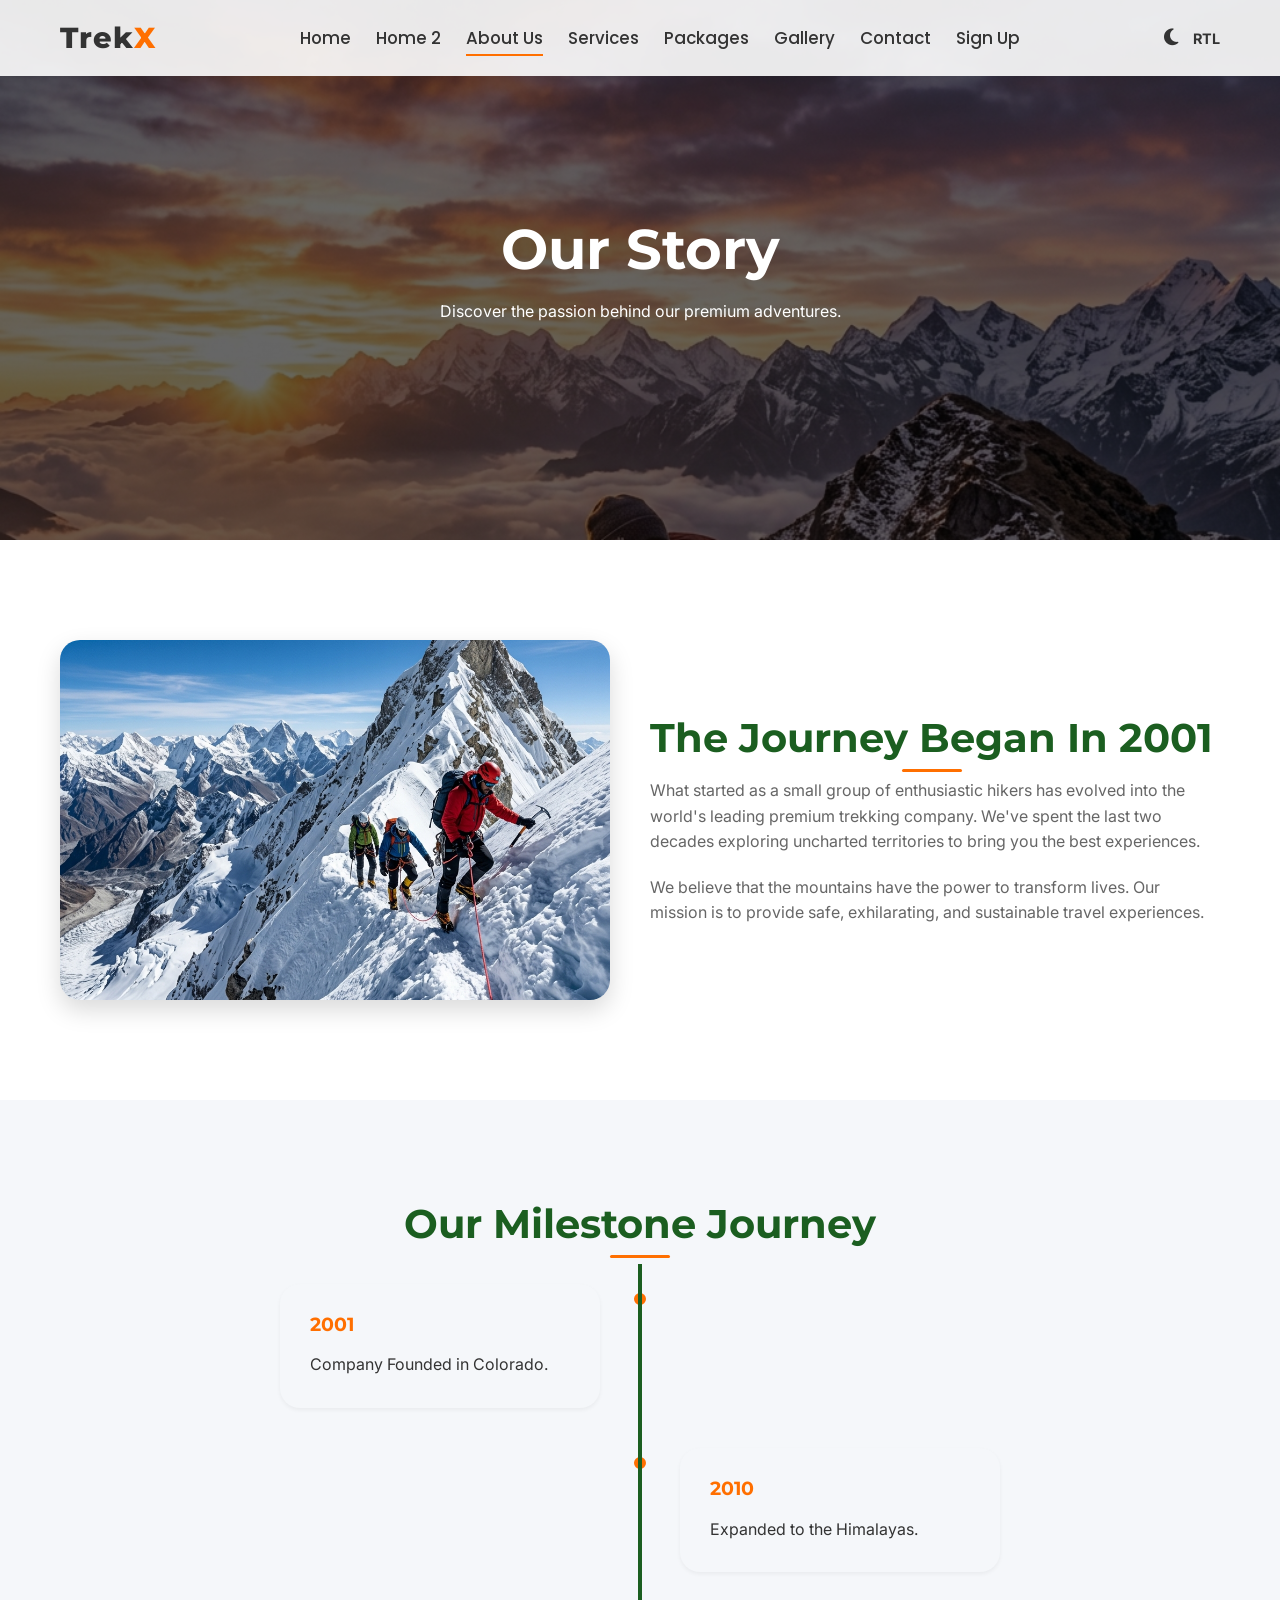
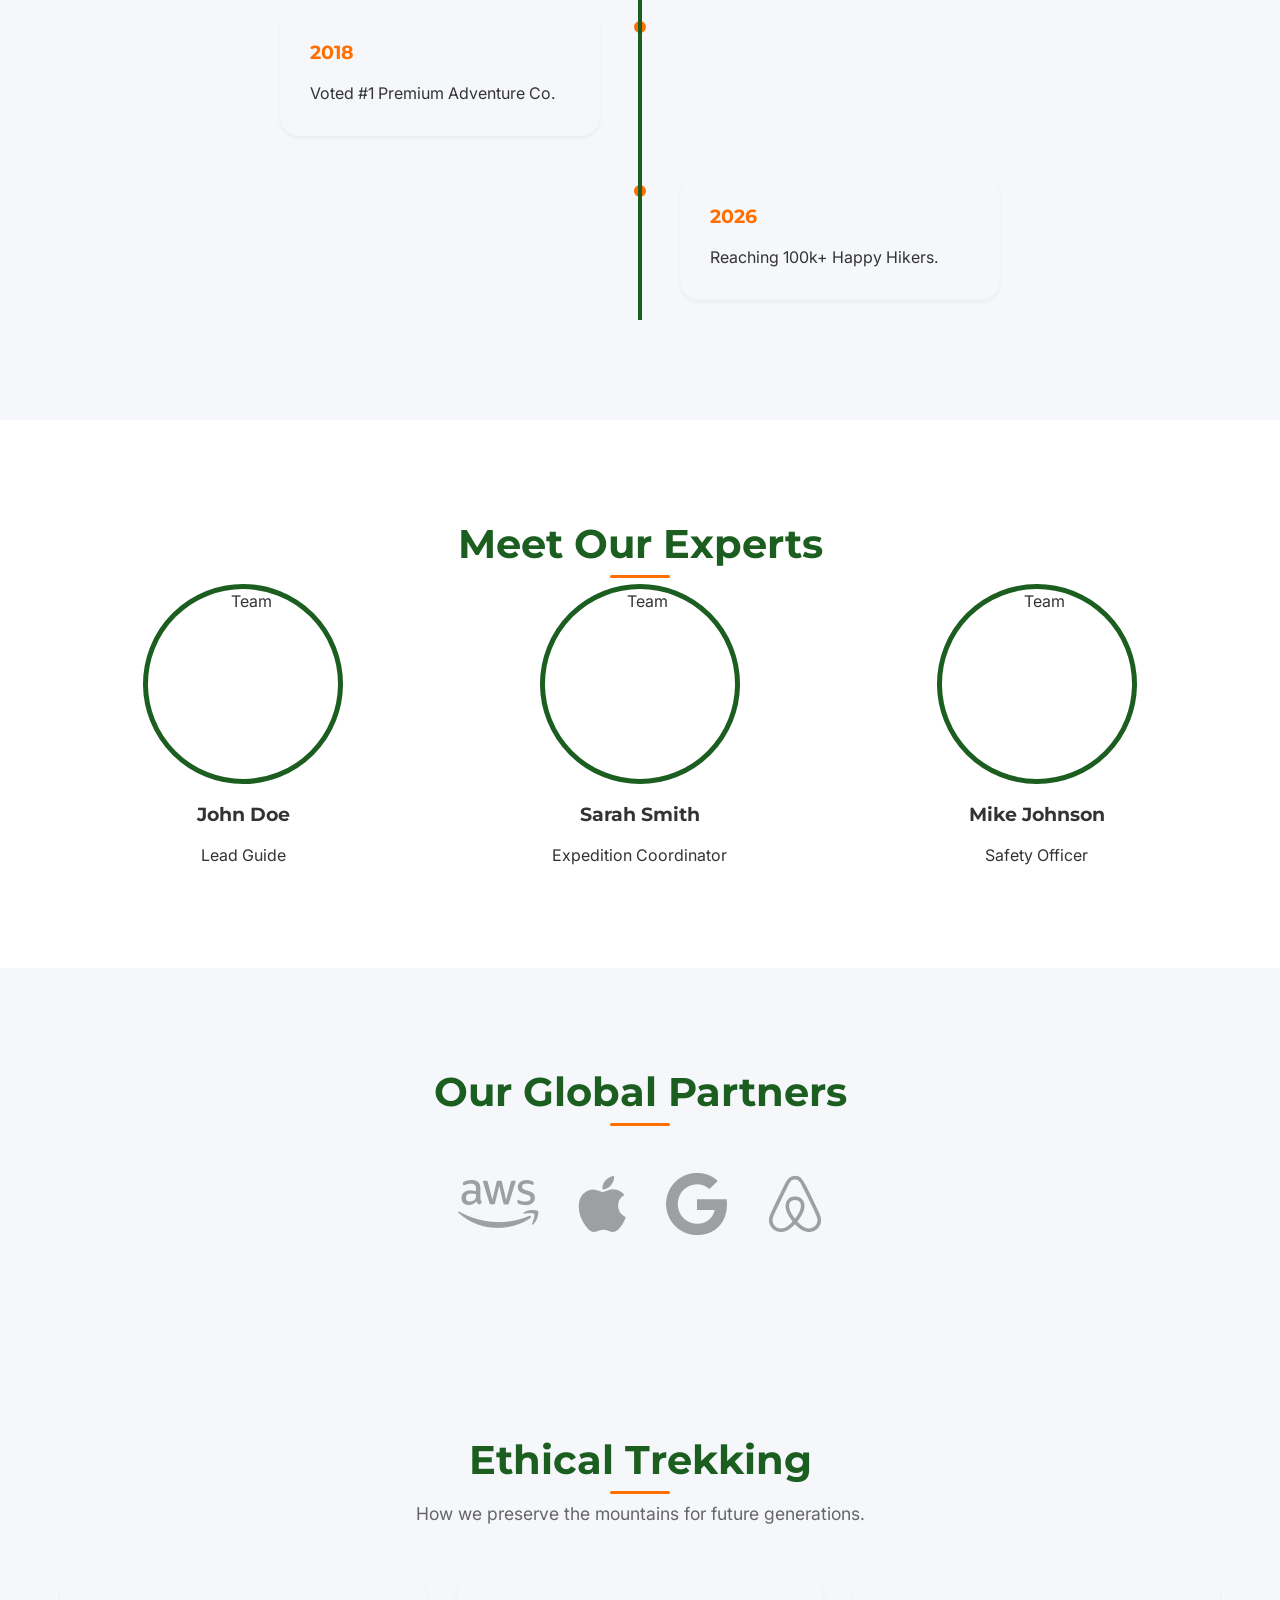
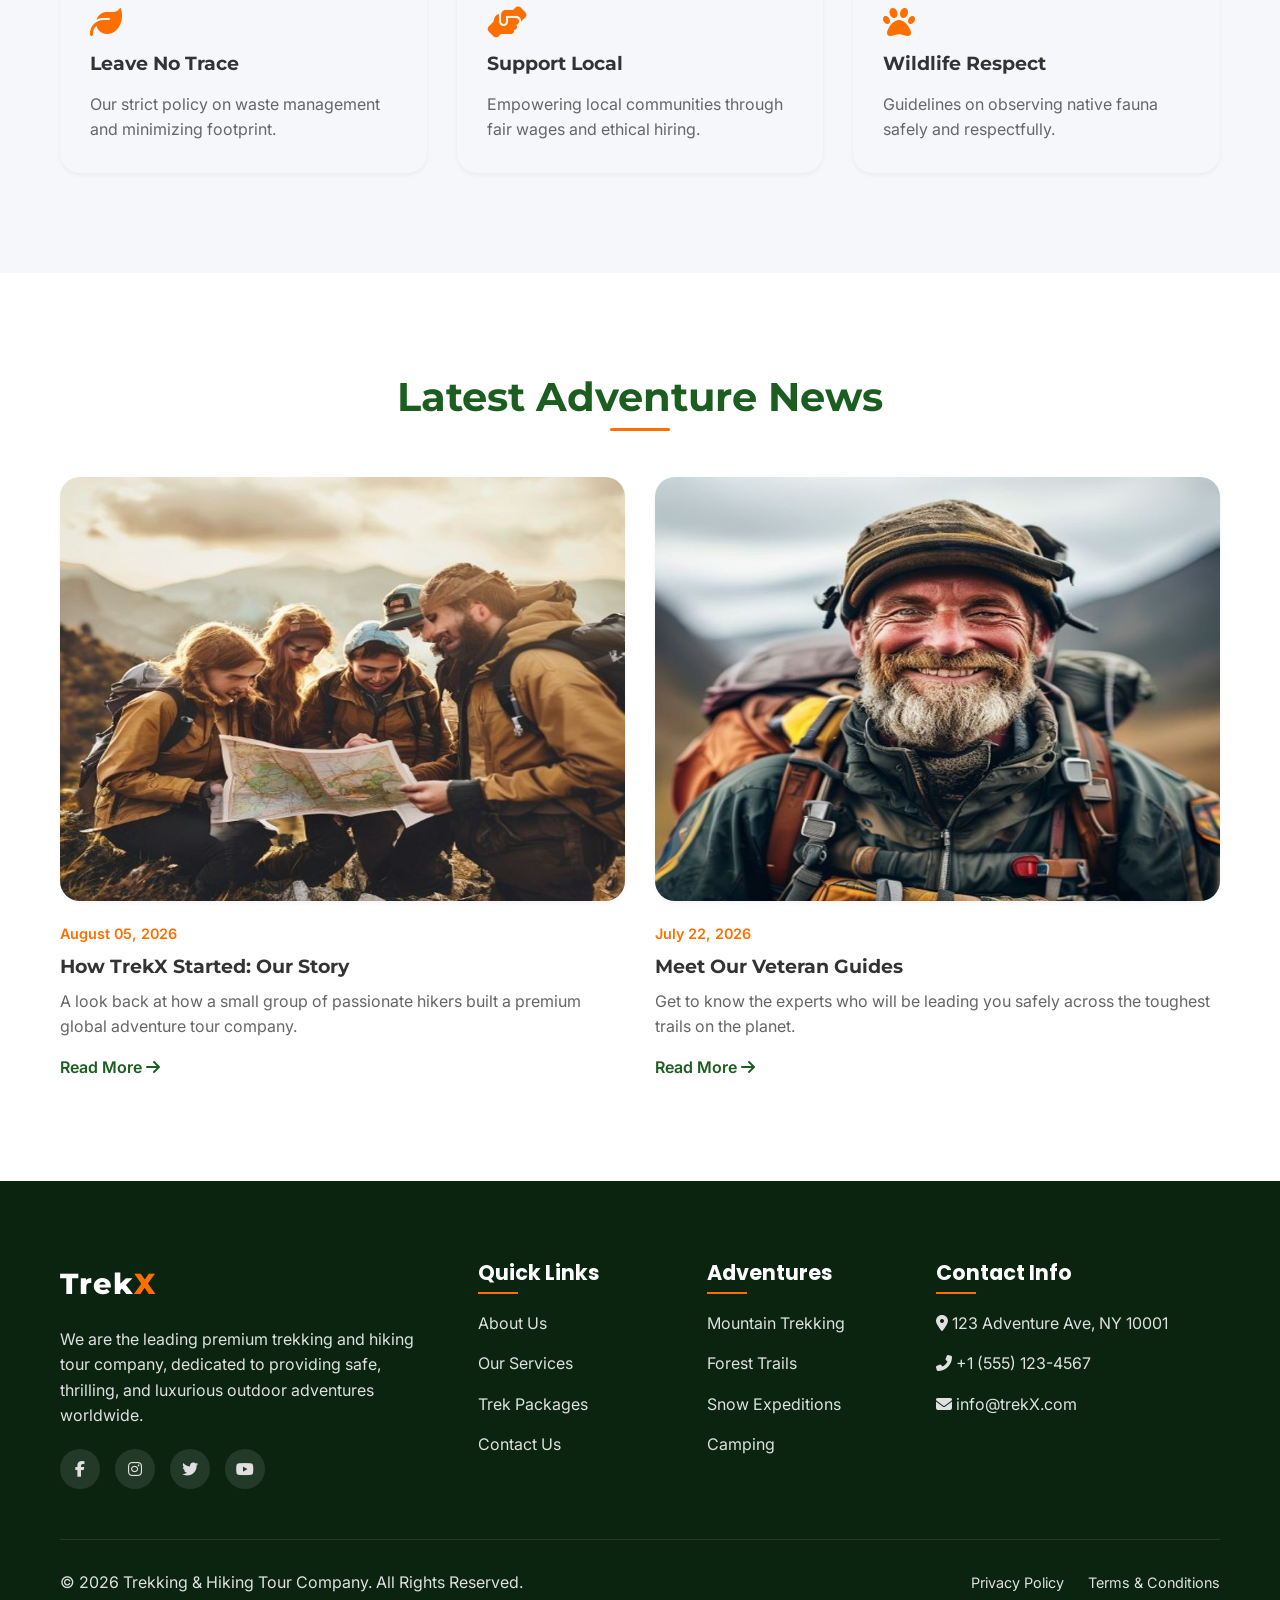
==== about.html @ f1e043c8 "add the some chnage" ====
<!DOCTYPE html>
<html lang="en">

<head>
  <meta charset="UTF-8">
  <meta name="viewport" content="width=device-width, initial-scale=1.0">
  <title>About Us | Trekking & Hiking Tour Company</title>
  <meta name="description"
    content="Learn about TrekX, our experienced guides, and our mission to provide the best hiking adventures.">
  <link rel="icon" type="image/svg+xml" href="images/favicon.svg">
  <link rel="stylesheet" href="css/style.css">
  <link rel="stylesheet" href="css/responsive.css">
  <link rel="stylesheet" href="https://cdnjs.cloudflare.com/ajax/libs/font-awesome/6.4.0/css/all.min.css">
  <style>
    .page-hero {
      height: 60vh;
      background: linear-gradient(rgba(0, 0, 0, 0.6), rgba(0, 0, 0, 0.6)), url('images/hero/hero-1.png') center/cover;
      display: flex;
      align-items: center;
      justify-content: center;
      text-align: center;
      color: #FFF;
    }

    .timeline {
      position: relative;
      max-width: 800px;
      margin: 0 auto;
    }

    .timeline::after {
      content: '';
      position: absolute;
      width: 4px;
      background-color: var(--primary-color);
      top: 0;
      bottom: 0;
      left: 50%;
      margin-left: -2px;
    }

    .timeline-item {
      padding: 20px 40px;
      position: relative;
      width: 50%;
    }

    .timeline-item::after {
      content: '';
      position: absolute;
      width: 20px;
      height: 20px;
      right: -10px;
      background-color: var(--accent-color);
      border: 4px solid var(--surface-color);
      top: 25px;
      border-radius: 50%;
      z-index: 1;
    }

    .left {
      left: 0;
    }

    .right {
      left: 50%;
    }

    .right::after {
      left: -10px;
    }

    .team-grid {
      display: grid;
      grid-template-columns: repeat(auto-fit, minmax(250px, 1fr));
      gap: 30px;
    }

    .team-member {
      text-align: center;
    }

    .team-member img {
      width: 200px;
      height: 200px;
      border-radius: 50%;
      object-fit: cover;
      margin: 0 auto 20px;
      border: 5px solid var(--primary-color);
    }

    .partners-grid {
      display: flex;
      justify-content: center;
      gap: 40px;
      flex-wrap: wrap;
    }

    .partners-grid i {
      font-size: 4rem;
      color: var(--text-light);
      opacity: 0.6;
      transition: color 0.3s ease, opacity 0.3s ease, transform 0.3s ease;
      cursor: pointer;
    }

    .partners-grid i:hover {
      opacity: 1;
      transform: scale(1.1);
    }

    .partners-grid .fa-aws:hover {
      color: #FF9900;
    }

    .partners-grid .fa-apple:hover {
      color: #111111;
    }

    .dark-mode .partners-grid .fa-apple:hover {
      color: #FFFFFF;
    }

    .partners-grid .fa-google:hover {
      color: #4285F4;
    }

    .partners-grid .fa-airbnb:hover {
      color: #FF5A5F;
    }

    @media (max-width: 768px) {
      .timeline::after {
        left: 31px;
      }

      .timeline-item {
        width: 100%;
        padding-left: 70px;
        padding-right: 25px;
      }

      .left::after,
      .right::after {
        left: 21px;
      }

      .right {
        left: 0;
      }
    }
  </style>
</head>

<body>
  <!-- Header placeholder -->
  <header class="header sticky" style="background-color: var(--header-bg); padding: 15px 0;">
    <div class="container">
      <a href="index.html" class="logo" style="color: var(--text-color);">Trek<span>X</span></a>
      <nav class="nav-menu">
        <a href="index.html" class="nav-link" style="color: var(--text-color);">Home</a>
        <a href="home2.html" class="nav-link" style="color: var(--text-color);">Home 2</a>
        <a href="about.html" class="nav-link active" style="color: var(--text-color);">About Us</a>
        <a href="services.html" class="nav-link" style="color: var(--text-color);">Services</a>
        <a href="packages.html" class="nav-link" style="color: var(--text-color);">Packages</a>
        <a href="gallery.html" class="nav-link" style="color: var(--text-color);">Gallery</a>
        <a href="contact.html" class="nav-link" style="color: var(--text-color);">Contact</a>
        <a href="signup.html" class="nav-link" style="color: var(--text-color);">Sign Up</a>
      </nav>
      <div class="controls">
        <button class="icon-btn" id="theme-toggle" style="color: var(--text-color);"
          aria-label="Toggle Dark/Light Mode"><i class="fas fa-moon"></i></button>
        <button class="icon-btn" id="rtl-toggle" title="Toggle RTL"
          style="color: var(--text-color); font-size: 0.9rem; font-weight: 700; font-family: var(--font-text);"
          aria-label="Toggle RTL Layout">RTL</button>
        <button class="mobile-toggle" style="color: var(--text-color);" aria-label="Open Mobile Menu"><i
            class="fas fa-bars"></i></button>
      </div>
    </div>
  </header>

  <section class="page-hero parallax">
    <div class="container anim-zoom-in">
      <h1 style="font-size: 3.5rem;">Our Story</h1>
      <p>Discover the passion behind our premium adventures.</p>
    </div>
  </section>

  <!-- Company Story -->
  <section class="section">
    <div class="container">
      <div style="display: flex; flex-wrap: wrap; gap: 40px; align-items: center;">
        <div style="flex: 1; min-width: 300px; max-width: 550px;" class="anim-fade-right">
          <img src="images/hero/hero-2.png" alt="Our Story"
            style="border-radius: 20px; box-shadow: var(--shadow-lg); width: 100%; max-height: 360px; object-fit: cover;">
        </div>
        <div style="flex: 1; min-width: 300px;" class="anim-fade-left">
          <h2 class="section-title">The Journey Began In 2001</h2>
          <p style="margin-bottom: 20px; color: var(--text-light);">What started as a small group of enthusiastic hikers
            has evolved into the world's leading premium trekking company. We've spent the last two decades exploring
            uncharted territories to bring you the best experiences.</p>
          <p style="color: var(--text-light);">We believe that the mountains have the power to transform lives. Our
            mission is to provide safe, exhilarating, and sustainable travel experiences.</p>
        </div>
      </div>
    </div>
  </section>

  <!-- Timeline -->
  <section class="section" style="background: var(--surface-color);">
    <div class="container">
      <div class="text-center anim-fade-up">
        <h2 class="section-title">Our Milestone Journey</h2>
      </div>
      <div class="timeline">
        <div class="timeline-item left anim-fade-right">
          <div class="premium-card">
            <div class="card-content">
              <h3 style="color: var(--accent-color);">2001</h3>
              <p>Company Founded in Colorado.</p>
            </div>
          </div>
        </div>
        <div class="timeline-item right anim-fade-left">
          <div class="premium-card">
            <div class="card-content">
              <h3 style="color: var(--accent-color);">2010</h3>
              <p>Expanded to the Himalayas.</p>
            </div>
          </div>
        </div>
        <div class="timeline-item left anim-fade-right">
          <div class="premium-card">
            <div class="card-content">
              <h3 style="color: var(--accent-color);">2018</h3>
              <p>Voted #1 Premium Adventure Co.</p>
            </div>
          </div>
        </div>
        <div class="timeline-item right anim-fade-left">
          <div class="premium-card">
            <div class="card-content">
              <h3 style="color: var(--accent-color);">2026</h3>
              <p>Reaching 100k+ Happy Hikers.</p>
            </div>
          </div>
        </div>
      </div>
    </div>
  </section>

  <!-- Meet The Team -->
  <section class="section">
    <div class="container">
      <div class="text-center anim-fade-up">
        <h2 class="section-title">Meet Our Experts</h2>
      </div>
      <div class="team-grid">
        <div class="team-member anim-zoom-in">
          <img src="https://i.pinimg.com/1200x/ae/9b/d1/ae9bd1fe69b17a3360728e27fcc1bd6c.jpg" alt="Team">
          <h3>John Doe</h3>
          <p class="trek-price" style="font-size: 1rem; margin-top: 0;">Lead Guide</p>
        </div>
        <div class="team-member anim-zoom-in" style="transition-delay: 0.2s">
          <img src="https://i.pinimg.com/236x/da/76/21/da76213b9a0a33d167f9544c49fb0712.jpg" alt="Team">
          <h3>Sarah Smith</h3>
          <p class="trek-price" style="font-size: 1rem; margin-top: 0;">Expedition Coordinator</p>
        </div>
        <div class="team-member anim-zoom-in" style="transition-delay: 0.4s">
          <img src="https://i.pinimg.com/736x/0a/fb/f8/0afbf860a69fc586d19ffa698cdd7749.jpg" alt="Team">
          <h3>Mike Johnson</h3>
          <p class="trek-price" style="font-size: 1rem; margin-top: 0;">Safety Officer</p>
        </div>
      </div>
    </div>
  </section>

  <!-- Partners -->
  <section class="section" style="background: var(--surface-color);">
    <div class="container text-center anim-fade-up">
      <h2 class="section-title">Our Global Partners</h2>
      <div class="partners-grid" style="margin-top: 40px;">
        <i class="fab fa-aws"></i>
        <i class="fab fa-apple"></i>
        <i class="fab fa-google"></i>
        <i class="fab fa-airbnb"></i>
      </div>
    </div>
  </section>

  <!-- Travel Tips Section -->
  <section class="section" style="background: var(--surface-color);">
    <div class="container">
      <div class="text-center anim-fade-up">
        <h2 class="section-title">Ethical Trekking</h2>
        <p class="section-subtitle">How we preserve the mountains for future generations.</p>
      </div>
      <div style="display: grid; grid-template-columns: repeat(auto-fit, minmax(280px, 1fr)); gap: 30px;">
        <div class="premium-card anim-zoom-in">
          <div class="card-content">
            <i class="fas fa-leaf" style="font-size: 2rem; color: var(--accent-color); margin-bottom: 15px;"></i>
            <h3>Leave No Trace</h3>
            <p style="color: var(--text-light);">Our strict policy on waste management and minimizing footprint.</p>
          </div>
        </div>
        <div class="premium-card anim-zoom-in" style="transition-delay: 0.2s;">
          <div class="card-content">
            <i class="fas fa-hands-helping"
              style="font-size: 2rem; color: var(--accent-color); margin-bottom: 15px;"></i>
            <h3>Support Local</h3>
            <p style="color: var(--text-light);">Empowering local communities through fair wages and ethical hiring.</p>
          </div>
        </div>
        <div class="premium-card anim-zoom-in" style="transition-delay: 0.4s;">
          <div class="card-content">
            <i class="fas fa-paw" style="font-size: 2rem; color: var(--accent-color); margin-bottom: 15px;"></i>
            <h3>Wildlife Respect</h3>
            <p style="color: var(--text-light);">Guidelines on observing native fauna safely and respectfully.</p>
          </div>
        </div>
      </div>
    </div>
  </section>

  <!-- Latest Blog Section -->
  <section class="section">
    <div class="container">
      <div class="text-center anim-fade-up">
        <h2 class="section-title">Latest Adventure News</h2>
      </div>
      <div
        style="display: grid; grid-template-columns: repeat(auto-fit, minmax(300px, 1fr)); gap: 30px; margin-top: 40px;">
        <div class="anim-fade-right">
          <img src="images/blog/our_story.jpg" alt="Blog post thumbnail"
            style="border-radius: 20px; margin-bottom: 20px; box-shadow: var(--shadow-sm);">
          <span style="color: var(--accent-color); font-weight: 600; font-size: 0.9rem;">August 05, 2026</span>
          <h3 style="margin: 10px 0;">How TrekX Started: Our Story</h3>
          <p style="color: var(--text-light); margin-bottom: 15px;">A look back at how a small group of passionate
            hikers built a premium global adventure tour company.</p>
          <a href="#" style="color: var(--primary-color); font-weight: 600;">Read More <i
              class="fas fa-arrow-right"></i></a>
        </div>
        <div class="anim-fade-left">
          <img src="images/blog/veteran_guides.jpg" alt="Blog post thumbnail"
            style="border-radius: 20px; margin-bottom: 20px; box-shadow: var(--shadow-sm);">
          <span style="color: var(--accent-color); font-weight: 600; font-size: 0.9rem;">July 22, 2026</span>
          <h3 style="margin: 10px 0;">Meet Our Veteran Guides</h3>
          <p style="color: var(--text-light); margin-bottom: 15px;">Get to know the experts who will be leading you
            safely across the toughest trails on the planet.</p>
          <a href="#" style="color: var(--primary-color); font-weight: 600;">Read More <i
              class="fas fa-arrow-right"></i></a>
        </div>
      </div>
    </div>
  </section>

  <!-- Footer -->
  <footer class="footer">
    <div class="container">
      <div class="footer-grid">
        <div class="footer-col">
          <a href="index.html" class="logo" style="margin-bottom: 20px; display: block;">Trek<span>X</span></a>
          <p>We are the leading premium trekking and hiking tour company, dedicated to providing safe, thrilling, and
            luxurious outdoor adventures worldwide.</p>
          <div class="social-links">
            <a href="#"><i class="fab fa-facebook-f"></i></a>
            <a href="#"><i class="fab fa-instagram"></i></a>
            <a href="#"><i class="fab fa-twitter"></i></a>
            <a href="#"><i class="fab fa-youtube"></i></a>
          </div>
        </div>

        <div class="footer-col">
          <h4>Quick Links</h4>
          <ul class="footer-links">
            <li><a href="about.html">About Us</a></li>
            <li><a href="services.html">Our Services</a></li>
            <li><a href="packages.html">Trek Packages</a></li>
            <li><a href="contact.html">Contact Us</a></li>
          </ul>
        </div>

        <div class="footer-col">
          <h4>Adventures</h4>
          <ul class="footer-links">
            <li><a href="#">Mountain Trekking</a></li>
            <li><a href="#">Forest Trails</a></li>
            <li><a href="#">Snow Expeditions</a></li>
            <li><a href="#">Camping</a></li>
          </ul>
        </div>

        <div class="footer-col">
          <h4>Contact Info</h4>
          <ul class="footer-links">
            <li><i class="fas fa-map-marker-alt"></i> 123 Adventure Ave, NY 10001</li>
            <li><i class="fas fa-phone-alt"></i> +1 (555) 123-4567</li>
            <li><i class="fas fa-envelope"></i> info@trekX.com</li>
          </ul>
        </div>
      </div>

      <div class="bottom-footer">
        <p>&copy; 2026 Trekking & Hiking Tour Company. All Rights Reserved.</p>
        <div class="bottom-links">
          <a href="#">Privacy Policy</a>
          <a href="#">Terms & Conditions</a>
        </div>
      </div>
    </div>
  </footer>

  <script src="js/main.js"></script>
  <script src="js/animations.js"></script>
</body>

</html>
---- css/style.css ----
@import url('https://fonts.googleapis.com/css2?family=Inter:wght@300;400;500;600;700&family=Montserrat:wght@400;500;600;700;800&family=Poppins:wght@300;400;500;600;700&display=swap');

:root {
  /* Colors */
  --primary-color: #1B5E20; /* Forest Green */
  --secondary-color: #1565C0; /* Mountain Blue */
  --accent-color: #FF6F00; /* Orange */
  
  /* Background & Text Colors */
  --bg-color: #FFFFFF; /* Pure White */
  --text-color: #333333;
  --text-light: #666666;
  --surface-color: #F5F7FA;
  --header-bg: rgba(255, 255, 255, 0.9);
  --border-color: #E0E0E0;
  
  /* Typography */
  --font-primary: 'Poppins', sans-serif;
  --font-secondary: 'Montserrat', sans-serif;
  --font-text: 'Inter', sans-serif;
  
  /* Transitions */
  --transition-fast: 0.3s ease;
  --transition-smooth: 0.5s cubic-bezier(0.25, 0.8, 0.25, 1);
  
  /* Shadows */
  --shadow-sm: 0 2px 4px rgba(0,0,0,0.05);
  --shadow-md: 0 4px 10px rgba(0,0,0,0.1);
  --shadow-lg: 0 10px 25px rgba(0,0,0,0.15);
  --shadow-premium: 0 20px 40px rgba(0,0,0,0.1);
}

/* Dark Mode Variables */
.dark-mode {
  --bg-color: #121212; /* Premium Dark */
  --text-color: #E0E0E0;
  --text-light: #A0A0A0;
  --surface-color: #1E1E1E;
  --header-bg: rgba(18, 18, 18, 0.9);
  --border-color: #333333;
  --shadow-premium: 0 20px 40px rgba(0,0,0,0.5);
}

/* Reset & Base */
*, *::before, *::after {
  box-sizing: border-box;
  margin: 0;
  padding: 0;
}

html {
  scroll-behavior: smooth;
  font-size: 16px;
}

body {
  font-family: var(--font-text);
  background-color: var(--bg-color);
  color: var(--text-color);
  line-height: 1.6;
  overflow-x: hidden;
  transition: background-color var(--transition-fast), color var(--transition-fast);
}

body::-webkit-scrollbar {
  width: 10px;
}
body::-webkit-scrollbar-track {
  background: var(--surface-color);
}
body::-webkit-scrollbar-thumb {
  background: var(--primary-color);
  border-radius: 5px;
}
body::-webkit-scrollbar-thumb:hover {
  background: var(--accent-color);
}

h1, h2, h3, h4, h5, h6 {
  font-family: var(--font-secondary);
  font-weight: 700;
  line-height: 1.2;
  margin-bottom: 1rem;
}

a {
  text-decoration: none;
  color: inherit;
}

ul {
  list-style: none;
}

img {
  max-width: 100%;
  height: auto;
  display: block;
}

/* Utilities */
.container {
  width: 100%;
  max-width: 1400px;
  margin: 0 auto;
  padding: 0 20px;
}

.section {
  padding: 100px 0;
}

.text-center {
  text-align: center;
}

.section-title {
  font-size: 2.5rem;
  color: var(--primary-color);
  margin-bottom: 1rem;
  position: relative;
  display: inline-block;
}

.dark-mode .section-title {
  color: var(--accent-color);
}

.section-title::after {
  content: '';
  position: absolute;
  left: 50%;
  bottom: -10px;
  transform: translateX(-50%);
  width: 60px;
  height: 3px;
  background-color: var(--accent-color);
  border-radius: 2px;
}

.section-subtitle {
  font-size: 1.1rem;
  color: var(--text-light);
  margin-bottom: 3rem;
  max-width: 700px;
  margin-left: auto;
  margin-right: auto;
}

/* Glassmorphism */
.glass-effect {
  background: rgba(255, 255, 255, 0.1);
  backdrop-filter: blur(10px);
  -webkit-backdrop-filter: blur(10px);
  border: 1px solid rgba(255, 255, 255, 0.2);
}

.dark-mode .glass-effect {
  background: rgba(0, 0, 0, 0.3);
  border: 1px solid rgba(255, 255, 255, 0.05);
}

/* Buttons */
.btn {
  display: inline-flex;
  align-items: center;
  justify-content: center;
  padding: 12px 30px;
  border-radius: 30px;
  font-family: var(--font-primary);
  font-weight: 600;
  font-size: 1rem;
  cursor: pointer;
  transition: all var(--transition-fast);
  border: none;
  outline: none;
  position: relative;
  overflow: hidden;
  z-index: 1;
}

.btn-primary {
  background: linear-gradient(135deg, var(--primary-color), #2E7D32);
  color: #FFF;
  box-shadow: var(--shadow-md);
}

.btn-primary:hover {
  transform: translateY(-3px);
  box-shadow: var(--shadow-lg);
}

.btn-primary::before {
  content: '';
  position: absolute;
  top: 0;
  left: 0;
  width: 100%;
  height: 100%;
  background: linear-gradient(135deg, var(--accent-color), #FF8F00);
  z-index: -1;
  transition: opacity var(--transition-fast);
  opacity: 0;
}

.btn-primary:hover::before {
  opacity: 1;
}

.btn-secondary {
  background: transparent;
  color: var(--primary-color);
  border: 2px solid var(--primary-color);
}
.dark-mode .btn-secondary {
  color: var(--accent-color);
  border-color: var(--accent-color);
}
.btn-secondary:hover {
  background: var(--primary-color);
  color: #FFF;
}
.dark-mode .btn-secondary:hover {
  background: var(--accent-color);
  color: #FFF;
}

/* Header & Navigation */
.header {
  position: fixed;
  top: 0;
  left: 0;
  width: 100%;
  z-index: 1000;
  background-color: transparent;
  transition: all var(--transition-smooth);
  padding: 20px 0;
}

.header.sticky {
  background-color: var(--header-bg);
  backdrop-filter: blur(15px);
  -webkit-backdrop-filter: blur(15px);
  padding: 15px 0;
  box-shadow: var(--shadow-sm);
}

.header .container {
  display: flex;
  justify-content: space-between;
  align-items: center;
}

.logo {
  font-family: var(--font-secondary);
  font-size: 1.8rem;
  font-weight: 800;
  color: #FFF;
  letter-spacing: 1px;
}
.logo span {
  color: var(--accent-color);
}

.header.sticky .logo, .dark-mode .logo {
  color: var(--text-color);
}

.nav-menu {
  display: flex;
  align-items: center;
  gap: 25px;
}

.nav-link {
  font-family: var(--font-primary);
  font-weight: 500;
  color: #FFF;
  font-size: 1.05rem;
  position: relative;
  transition: color var(--transition-fast);
}

.header.sticky .nav-link, .dark-mode .nav-link {
  color: var(--text-color);
}

.nav-link::after {
  content: '';
  position: absolute;
  left: 0;
  bottom: -5px;
  width: 0;
  height: 2px;
  background-color: var(--accent-color);
  transition: width var(--transition-fast);
}

.nav-link:hover::after, .nav-link.active::after {
  width: 100%;
}

.controls {
  display: flex;
  align-items: center;
  gap: 15px;
}

.icon-btn {
  background: none;
  border: none;
  color: #FFF;
  font-size: 1.2rem;
  cursor: pointer;
  transition: color var(--transition-fast), transform var(--transition-fast);
}
.header.sticky .icon-btn, .dark-mode .icon-btn {
  color: var(--text-color);
}
.icon-btn:hover {
  color: var(--accent-color);
  transform: scale(1.1);
}

.mobile-toggle {
  display: none;
  font-size: 1.5rem;
  cursor: pointer;
  color: #FFF;
  border: none;
  background: none;
}
.header.sticky .mobile-toggle, .dark-mode .mobile-toggle {
  color: var(--text-color);
}

/* Page Loader */
.loader-wrapper {
  position: fixed;
  top: 0;
  left: 0;
  width: 100%;
  height: 100%;
  background: var(--bg-color);
  z-index: 9999;
  display: flex;
  justify-content: center;
  align-items: center;
  transition: opacity 0.5s ease;
}

.loader {
  width: 50px;
  height: 50px;
  border: 4px solid var(--surface-color);
  border-top-color: var(--accent-color);
  border-radius: 50%;
  animation: spin 1s linear infinite;
}

@keyframes spin {
  100% { transform: rotate(360deg); }
}

/* Back To Top */
.back-to-top {
  position: fixed;
  bottom: 30px;
  right: 30px;
  width: 50px;
  height: 50px;
  background-color: var(--primary-color);
  color: #FFF;
  border-radius: 50%;
  display: flex;
  justify-content: center;
  align-items: center;
  font-size: 1.2rem;
  cursor: pointer;
  opacity: 0;
  visibility: hidden;
  transition: all var(--transition-fast);
  z-index: 99;
  box-shadow: var(--shadow-md);
  border: none;
}
.back-to-top.show {
  opacity: 1;
  visibility: visible;
}
.back-to-top:hover {
  background-color: var(--accent-color);
  transform: translateY(-5px);
}

/* Footer */
.footer {
  background-color: #0A2410;
  color: #E0E0E0;
  padding: 80px 0 30px;
}
.dark-mode .footer {
  background-color: #051007;
}

.footer-grid {
  display: grid;
  grid-template-columns: 2fr 1fr 1fr 1.5fr;
  gap: 40px;
  margin-bottom: 50px;
}

.footer-col h4 {
  color: #FFF;
  font-family: var(--font-primary);
  font-size: 1.3rem;
  margin-bottom: 25px;
  position: relative;
  display: inline-block;
}

.footer-col h4::after {
  content: '';
  position: absolute;
  left: 0;
  bottom: -8px;
  width: 40px;
  height: 2px;
  background-color: var(--accent-color);
}

.footer-col p {
  margin-bottom: 20px;
}

.footer-links li {
  margin-bottom: 15px;
}

.footer-links a {
  transition: color var(--transition-fast), padding-left var(--transition-fast);
}

.footer-links a:hover {
  color: var(--accent-color);
  padding-left: 5px;
}

.social-links {
  display: flex;
  gap: 15px;
}

.social-links a {
  width: 40px;
  height: 40px;
  background: rgba(255,255,255,0.1);
  display: flex;
  justify-content: center;
  align-items: center;
  border-radius: 50%;
  transition: all var(--transition-fast);
}

.social-links a:hover {
  background: var(--accent-color);
  color: #FFF;
  transform: translateY(-3px);
}

.bottom-footer {
  border-top: 1px solid rgba(255,255,255,0.1);
  padding-top: 30px;
  display: flex;
  justify-content: space-between;
  align-items: center;
}

.bottom-links a {
  margin-left: 20px;
  font-size: 0.9rem;
}
.bottom-links a:hover {
  color: var(--accent-color);
}

/* RTL Support */
[dir="rtl"] {
  text-align: right;
}
[dir="rtl"] .nav-menu {
  flex-direction: row-reverse;
}
[dir="rtl"] .footer-col h4::after {
  left: auto;
  right: 0;
}
[dir="rtl"] .footer-links a:hover {
  padding-left: 0;
  padding-right: 5px;
}
[dir="rtl"] .bottom-links a {
  margin-left: 0;
  margin-right: 20px;
}
[dir="rtl"] .back-to-top {
  right: auto;
  left: 30px;
}

/* Animations Elements Classes (AOS-like) */
.anim-fade-up { opacity: 0; transform: translateY(40px); transition: all 0.8s ease; }
.anim-fade-left { opacity: 0; transform: translateX(40px); transition: all 0.8s ease; }
.anim-fade-right { opacity: 0; transform: translateX(-40px); transition: all 0.8s ease; }
.anim-zoom-in { opacity: 0; transform: scale(0.9); transition: all 0.8s ease; }

.anim-active {
  opacity: 1;
  transform: translate(0) scale(1);
}

/* Card Design Premium */
.premium-card {
  background: var(--surface-color);
  border-radius: 20px;
  overflow: hidden;
  box-shadow: var(--shadow-sm);
  transition: all var(--transition-smooth);
  position: relative;
}

.premium-card:hover {
  transform: translateY(-10px);
  box-shadow: var(--shadow-premium);
}

.card-img-wrapper {
  overflow: hidden;
  position: relative;
  height: 250px;
}

.card-img-wrapper img {
  width: 100%;
  height: 100%;
  object-fit: cover;
  transition: transform var(--transition-smooth);
}

.premium-card:hover .card-img-wrapper img {
  transform: scale(1.1);
}

.card-content {
  padding: 30px;
}

/* Input Fields */
.form-group {
  margin-bottom: 20px;
}

.form-control {
  width: 100%;
  padding: 15px 20px;
  border-radius: 10px;
  border: 1px solid var(--border-color);
  background: var(--bg-color);
  color: var(--text-color);
  font-family: var(--font-text);
  transition: border-color var(--transition-fast);
}

.form-control:focus {
  outline: none;
  border-color: var(--primary-color);
  box-shadow: 0 0 0 3px rgba(27, 94, 32, 0.1);
}

.dark-mode .form-control:focus {
  border-color: var(--accent-color);
  box-shadow: 0 0 0 3px rgba(255, 111, 0, 0.2);
}
---- css/responsive.css ----
/* Responsive Design */

/* Laptop (1440px max) */
@media screen and (max-width: 1440px) {
  .container {
    max-width: 1200px;
  }
}

/* Laptop Nav (1024px max) */
@media screen and (max-width: 1024px) {
  .mobile-toggle {
    display: block;
  }

  .nav-menu {
    position: fixed;
    top: 0;
    left: -100%;
    width: 80%;
    max-width: 300px;
    height: 100vh;
    background-color: var(--bg-color);
    flex-direction: column;
    justify-content: center;
    align-items: flex-start;
    padding: 40px;
    transition: left var(--transition-smooth);
    box-shadow: var(--shadow-lg);
    z-index: 1001;
  }

  [dir="rtl"] .nav-menu {
    left: auto;
    right: -100%;
    align-items: flex-end;
  }

  .nav-menu.active {
    left: 0;
  }

  [dir="rtl"] .nav-menu.active {
    right: 0;
  }

  .nav-link {
    color: var(--text-color);
    font-size: 1.2rem;
    margin-bottom: 10px;
  }

  .header {
    top: 0 !important;
    padding-top: 20px !important;
  }

  .header.sticky {
    top: 0 !important;
    padding-top: 15px !important;
  }

  .header .logo {
    font-size: 1.5rem;
    line-height: 1.2;
    display: inline-block;
  }
}

/* Tablet (992px max) */
@media screen and (max-width: 992px) {
  .footer-grid {
    grid-template-columns: 1fr 1fr;
  }

  .section {
    padding: 80px 0;
  }

  .section-title {
    font-size: 2rem;
    display: block;
    width: 100%;
    text-align: center;
  }

  h1, h2, h3, h4, h5, h6, .trek-price {
    text-align: center;
  }

  .card-content i, .service-icon, .feature-item i, .icon-box i {
    display: block;
    text-align: center;
    margin-left: auto;
    margin-right: auto;
  }

  .service-text, .card-content, p, .section-subtitle, .hero-content, .trek-meta {
    text-align: center;
  }

  div:has(> img[alt="Blog post thumbnail"]) {
    text-align: left;
  }

  div:has(> img[alt="Blog post thumbnail"]) h3,
  div:has(> img[alt="Blog post thumbnail"]) p {
    text-align: left;
  }

  .info-item {
    flex-direction: column !important;
    align-items: center !important;
    text-align: center;
  }

  .info-item i {
    margin-right: 0 !important;
    margin-bottom: 15px !important;
  }

  .btn {
    display: flex;
    justify-content: center;
    width: fit-content;
    margin-left: auto;
    margin-right: auto;
  }

  .newsletter-form .btn, .hero-btns .btn {
    width: 100%;
  }
}

/* Tablet 2-column grid fix for 3rd card */
@media screen and (min-width: 630px) and (max-width: 992px) {
  .premium-card:last-child:nth-child(3) {
    grid-column: 1 / -1;
    justify-self: center;
    width: calc(50% - 15px);
  }
}

/* Mobile & Tablet (768px max) */
@media screen and (max-width: 768px) {
  .footer-grid {
    grid-template-columns: 1fr;
    gap: 30px;
  }

  .bottom-footer {
    flex-direction: column;
    text-align: center;
    gap: 15px;
  }

  .bottom-links a {
    margin: 0 10px;
  }
}

/* Small Mobile (480px max) */
@media screen and (max-width: 480px) {
  .section-title {
    font-size: 1.8rem;
  }

  .btn {
    padding: 10px 24px;
  }

  .hero-title {
    font-size: 2.5rem;
  }
}
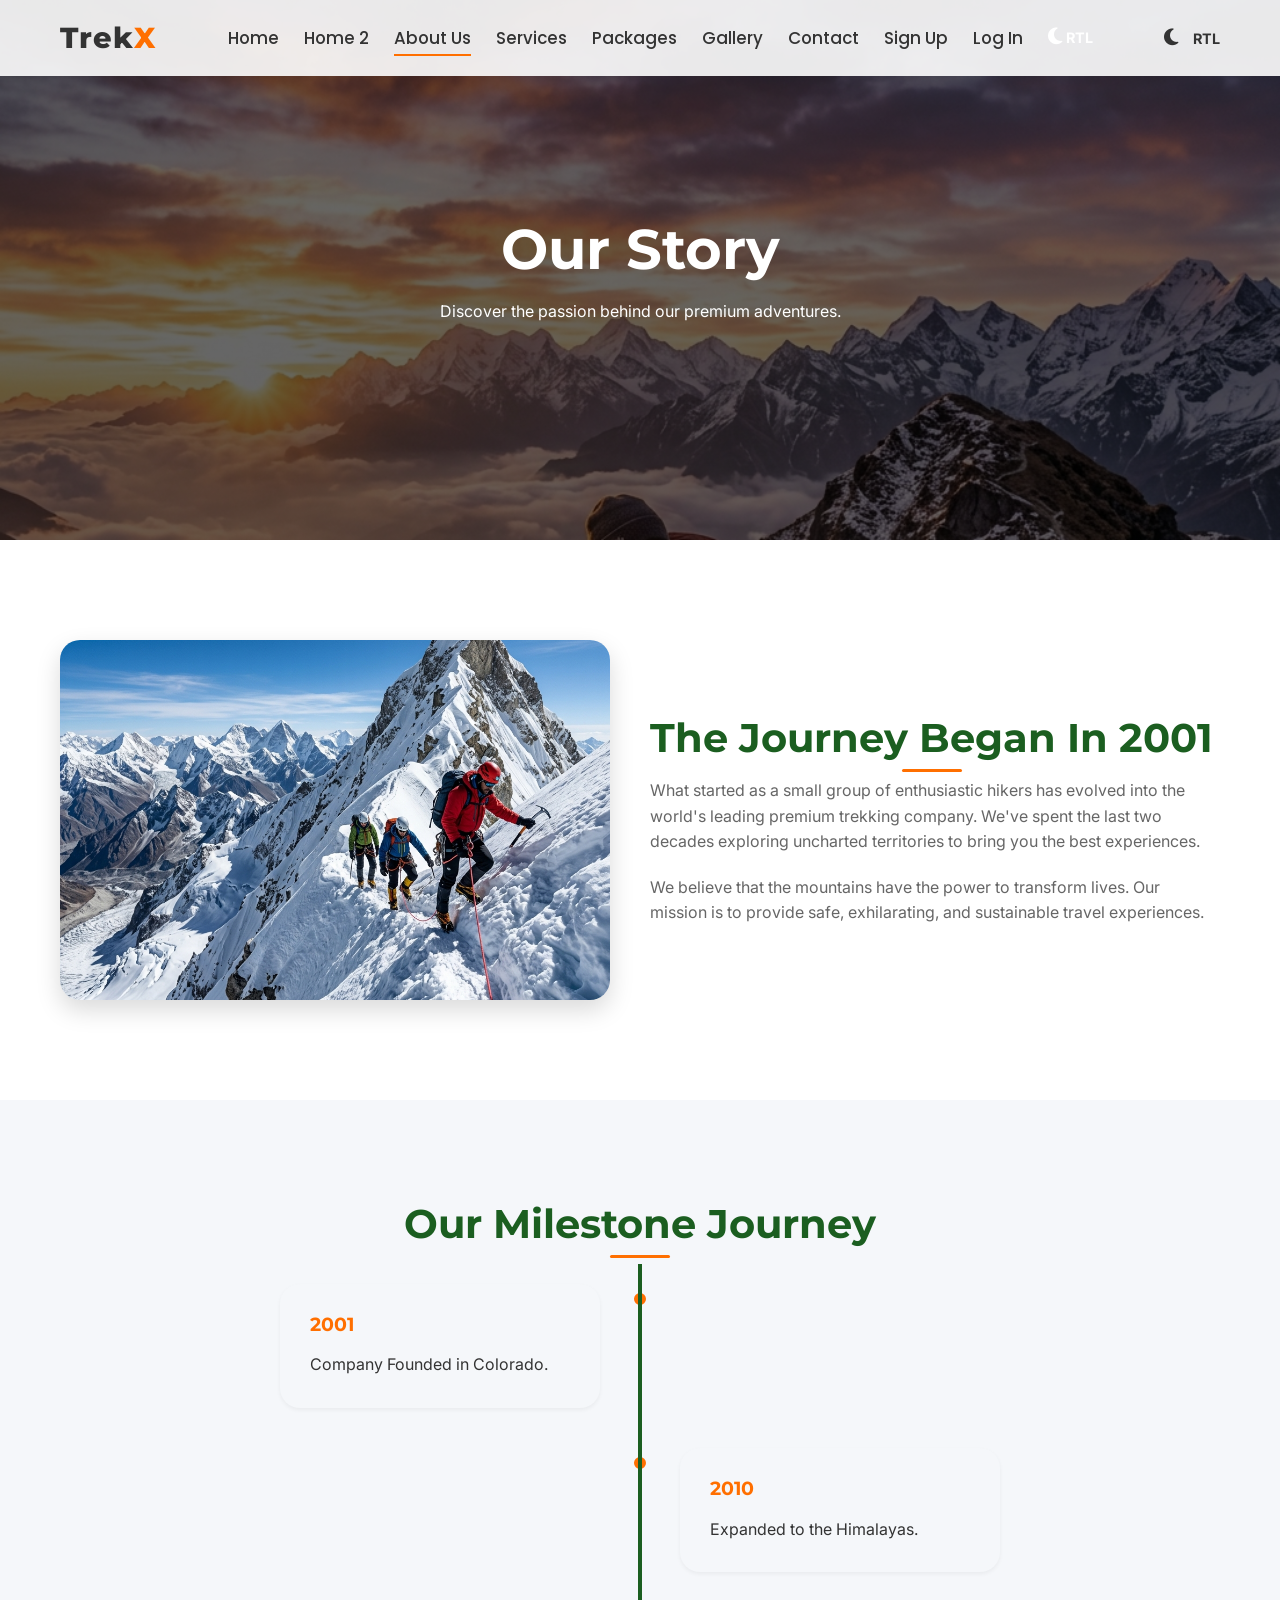
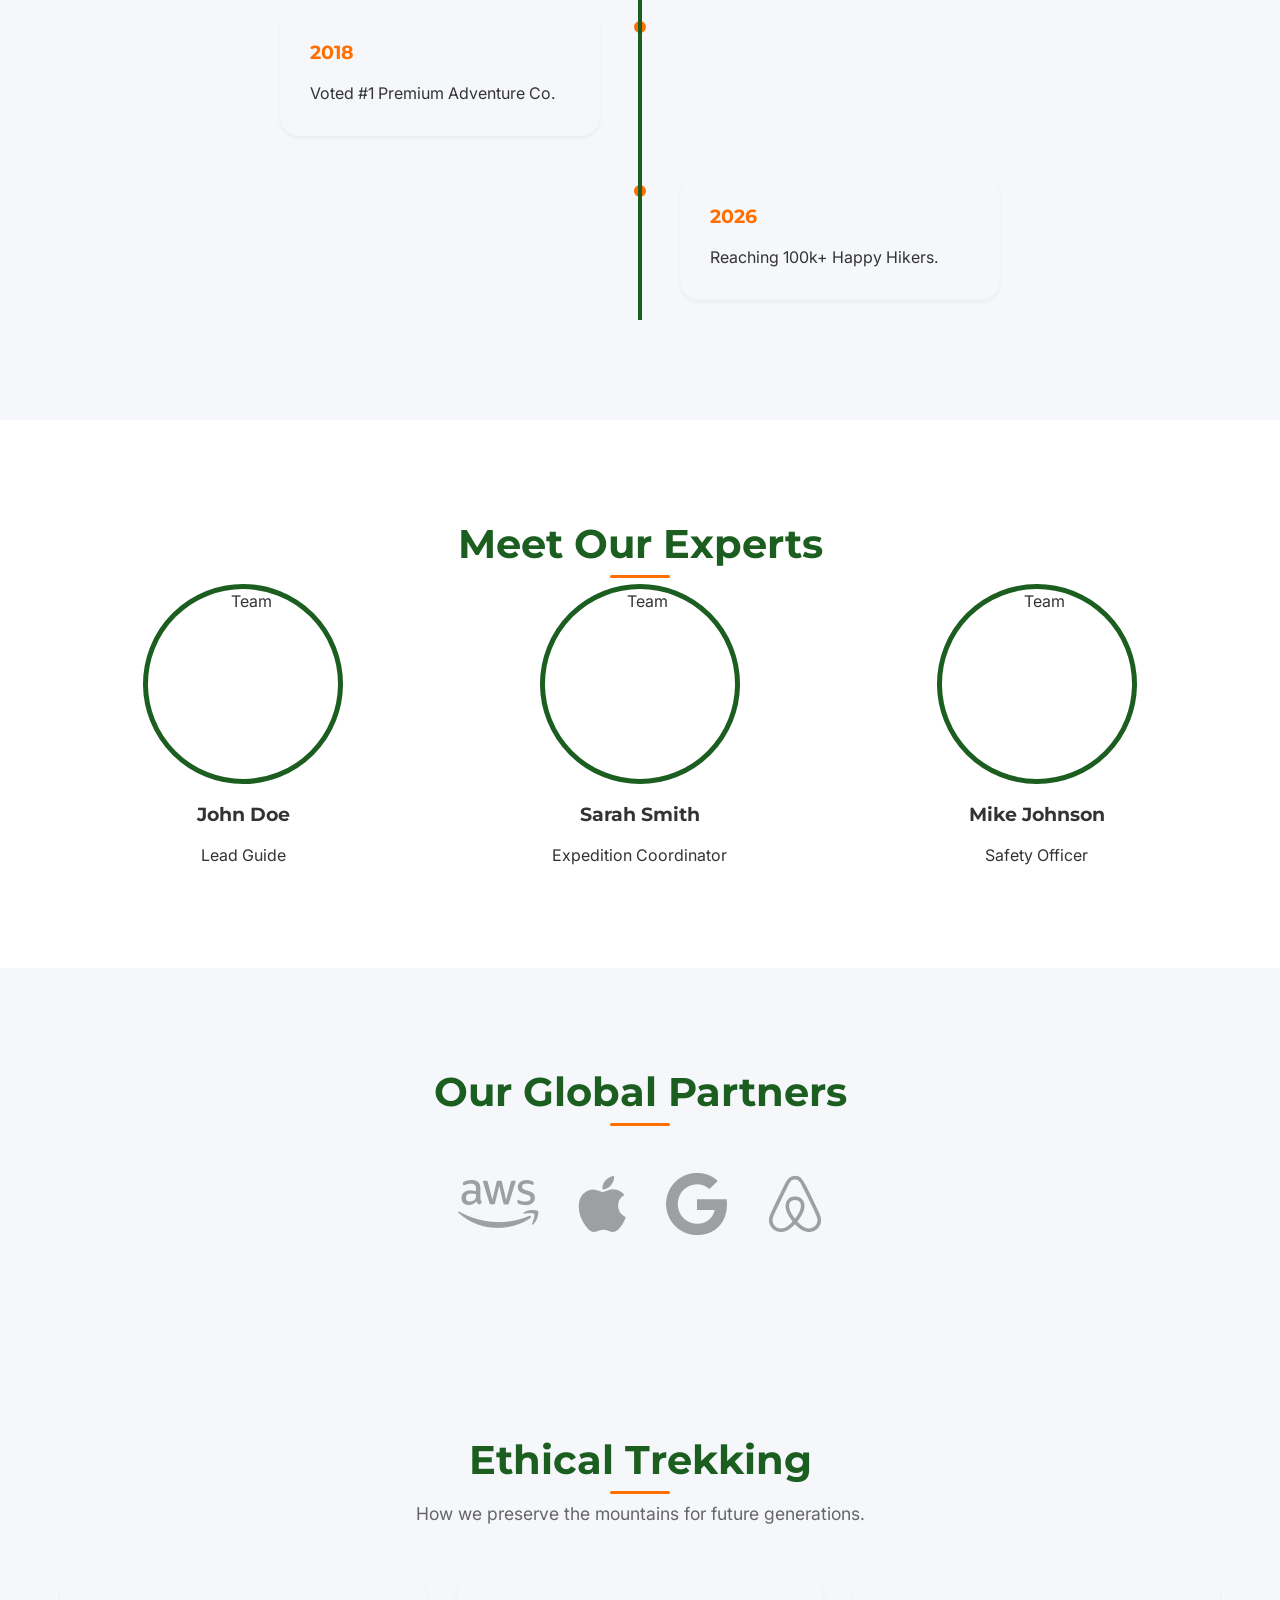
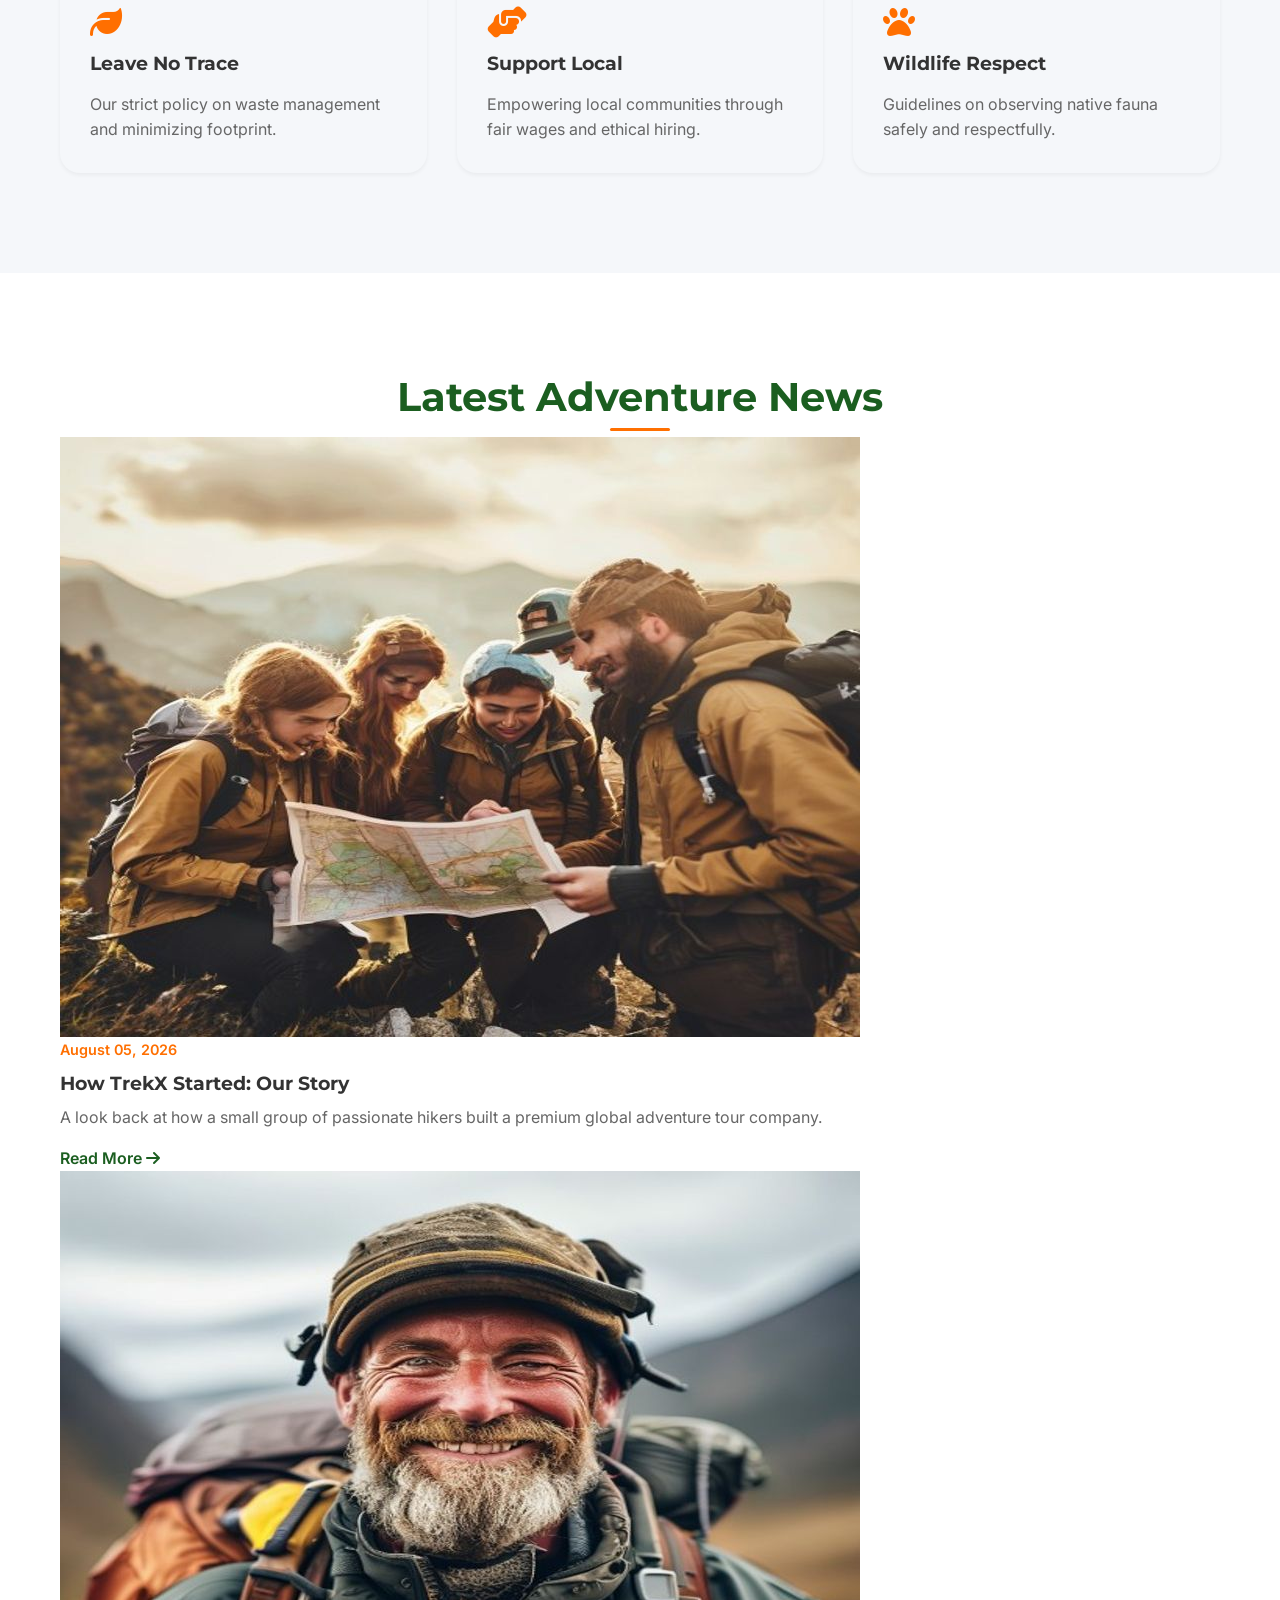
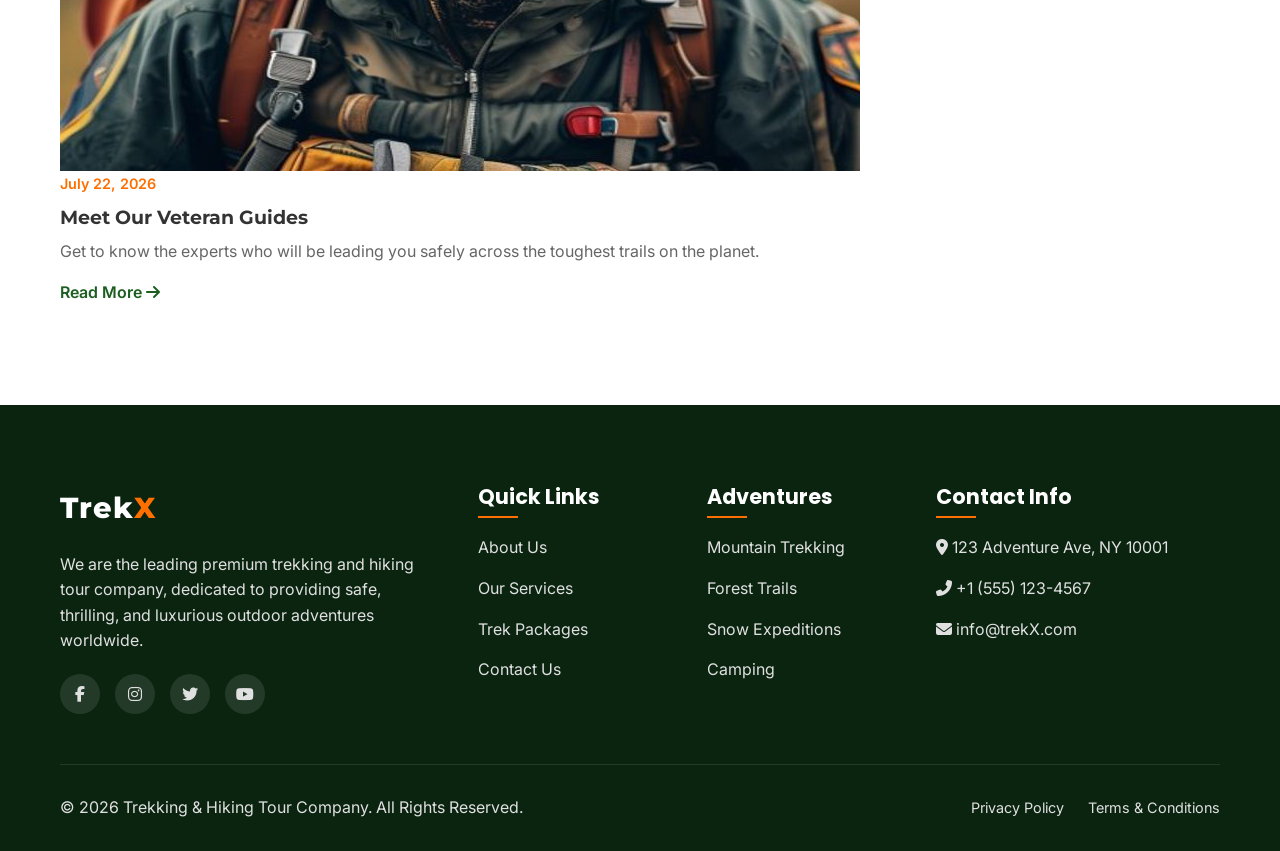
==== commit 635fcfa4: "commit" ====
--- a/about.html
+++ b/about.html
@@ -1,417 +1,419 @@
-<!DOCTYPE html>
-<html lang="en">
-
-<head>
-  <meta charset="UTF-8">
-  <meta name="viewport" content="width=device-width, initial-scale=1.0">
-  <title>About Us | Trekking & Hiking Tour Company</title>
-  <meta name="description"
-    content="Learn about TrekX, our experienced guides, and our mission to provide the best hiking adventures.">
-  <link rel="icon" type="image/svg+xml" href="images/favicon.svg">
-  <link rel="stylesheet" href="css/style.css">
-  <link rel="stylesheet" href="css/responsive.css">
-  <link rel="stylesheet" href="https://cdnjs.cloudflare.com/ajax/libs/font-awesome/6.4.0/css/all.min.css">
-  <style>
-    .page-hero {
-      height: 60vh;
-      background: linear-gradient(rgba(0, 0, 0, 0.6), rgba(0, 0, 0, 0.6)), url('images/hero/hero-1.png') center/cover;
-      display: flex;
-      align-items: center;
-      justify-content: center;
-      text-align: center;
-      color: #FFF;
-    }
-
-    .timeline {
-      position: relative;
-      max-width: 800px;
-      margin: 0 auto;
-    }
-
-    .timeline::after {
-      content: '';
-      position: absolute;
-      width: 4px;
-      background-color: var(--primary-color);
-      top: 0;
-      bottom: 0;
-      left: 50%;
-      margin-left: -2px;
-    }
-
-    .timeline-item {
-      padding: 20px 40px;
-      position: relative;
-      width: 50%;
-    }
-
-    .timeline-item::after {
-      content: '';
-      position: absolute;
-      width: 20px;
-      height: 20px;
-      right: -10px;
-      background-color: var(--accent-color);
-      border: 4px solid var(--surface-color);
-      top: 25px;
-      border-radius: 50%;
-      z-index: 1;
-    }
-
-    .left {
-      left: 0;
-    }
-
-    .right {
-      left: 50%;
-    }
-
-    .right::after {
-      left: -10px;
-    }
-
-    .team-grid {
-      display: grid;
-      grid-template-columns: repeat(auto-fit, minmax(250px, 1fr));
-      gap: 30px;
-    }
-
-    .team-member {
-      text-align: center;
-    }
-
-    .team-member img {
-      width: 200px;
-      height: 200px;
-      border-radius: 50%;
-      object-fit: cover;
-      margin: 0 auto 20px;
-      border: 5px solid var(--primary-color);
-    }
-
-    .partners-grid {
-      display: flex;
-      justify-content: center;
-      gap: 40px;
-      flex-wrap: wrap;
-    }
-
-    .partners-grid i {
-      font-size: 4rem;
-      color: var(--text-light);
-      opacity: 0.6;
-      transition: color 0.3s ease, opacity 0.3s ease, transform 0.3s ease;
-      cursor: pointer;
-    }
-
-    .partners-grid i:hover {
-      opacity: 1;
-      transform: scale(1.1);
-    }
-
-    .partners-grid .fa-aws:hover {
-      color: #FF9900;
-    }
-
-    .partners-grid .fa-apple:hover {
-      color: #111111;
-    }
-
-    .dark-mode .partners-grid .fa-apple:hover {
-      color: #FFFFFF;
-    }
-
-    .partners-grid .fa-google:hover {
-      color: #4285F4;
-    }
-
-    .partners-grid .fa-airbnb:hover {
-      color: #FF5A5F;
-    }
-
-    @media (max-width: 768px) {
-      .timeline::after {
-        left: 31px;
-      }
-
-      .timeline-item {
-        width: 100%;
-        padding-left: 70px;
-        padding-right: 25px;
-      }
-
-      .left::after,
-      .right::after {
-        left: 21px;
-      }
-
-      .right {
-        left: 0;
-      }
-    }
-  </style>
-</head>
-
-<body>
-  <!-- Header placeholder -->
-  <header class="header sticky" style="background-color: var(--header-bg); padding: 15px 0;">
-    <div class="container">
-      <a href="index.html" class="logo" style="color: var(--text-color);">Trek<span>X</span></a>
-      <nav class="nav-menu">
-        <a href="index.html" class="nav-link" style="color: var(--text-color);">Home</a>
-        <a href="home2.html" class="nav-link" style="color: var(--text-color);">Home 2</a>
-        <a href="about.html" class="nav-link active" style="color: var(--text-color);">About Us</a>
-        <a href="services.html" class="nav-link" style="color: var(--text-color);">Services</a>
-        <a href="packages.html" class="nav-link" style="color: var(--text-color);">Packages</a>
-        <a href="gallery.html" class="nav-link" style="color: var(--text-color);">Gallery</a>
-        <a href="contact.html" class="nav-link" style="color: var(--text-color);">Contact</a>
-        <a href="signup.html" class="nav-link" style="color: var(--text-color);">Sign Up</a>
-      </nav>
-      <div class="controls">
-        <button class="icon-btn" id="theme-toggle" style="color: var(--text-color);"
-          aria-label="Toggle Dark/Light Mode"><i class="fas fa-moon"></i></button>
-        <button class="icon-btn" id="rtl-toggle" title="Toggle RTL"
-          style="color: var(--text-color); font-size: 0.9rem; font-weight: 700; font-family: var(--font-text);"
-          aria-label="Toggle RTL Layout">RTL</button>
-        <button class="mobile-toggle" style="color: var(--text-color);" aria-label="Open Mobile Menu"><i
-            class="fas fa-bars"></i></button>
-      </div>
-    </div>
-  </header>
-
-  <section class="page-hero parallax">
-    <div class="container anim-zoom-in">
-      <h1 style="font-size: 3.5rem;">Our Story</h1>
-      <p>Discover the passion behind our premium adventures.</p>
-    </div>
-  </section>
-
-  <!-- Company Story -->
-  <section class="section">
-    <div class="container">
-      <div style="display: flex; flex-wrap: wrap; gap: 40px; align-items: center;">
-        <div style="flex: 1; min-width: 300px; max-width: 550px;" class="anim-fade-right">
-          <img src="images/hero/hero-2.png" alt="Our Story"
-            style="border-radius: 20px; box-shadow: var(--shadow-lg); width: 100%; max-height: 360px; object-fit: cover;">
-        </div>
-        <div style="flex: 1; min-width: 300px;" class="anim-fade-left">
-          <h2 class="section-title">The Journey Began In 2001</h2>
-          <p style="margin-bottom: 20px; color: var(--text-light);">What started as a small group of enthusiastic hikers
-            has evolved into the world's leading premium trekking company. We've spent the last two decades exploring
-            uncharted territories to bring you the best experiences.</p>
-          <p style="color: var(--text-light);">We believe that the mountains have the power to transform lives. Our
-            mission is to provide safe, exhilarating, and sustainable travel experiences.</p>
-        </div>
-      </div>
-    </div>
-  </section>
-
-  <!-- Timeline -->
-  <section class="section" style="background: var(--surface-color);">
-    <div class="container">
-      <div class="text-center anim-fade-up">
-        <h2 class="section-title">Our Milestone Journey</h2>
-      </div>
-      <div class="timeline">
-        <div class="timeline-item left anim-fade-right">
-          <div class="premium-card">
-            <div class="card-content">
-              <h3 style="color: var(--accent-color);">2001</h3>
-              <p>Company Founded in Colorado.</p>
-            </div>
-          </div>
-        </div>
-        <div class="timeline-item right anim-fade-left">
-          <div class="premium-card">
-            <div class="card-content">
-              <h3 style="color: var(--accent-color);">2010</h3>
-              <p>Expanded to the Himalayas.</p>
-            </div>
-          </div>
-        </div>
-        <div class="timeline-item left anim-fade-right">
-          <div class="premium-card">
-            <div class="card-content">
-              <h3 style="color: var(--accent-color);">2018</h3>
-              <p>Voted #1 Premium Adventure Co.</p>
-            </div>
-          </div>
-        </div>
-        <div class="timeline-item right anim-fade-left">
-          <div class="premium-card">
-            <div class="card-content">
-              <h3 style="color: var(--accent-color);">2026</h3>
-              <p>Reaching 100k+ Happy Hikers.</p>
-            </div>
-          </div>
-        </div>
-      </div>
-    </div>
-  </section>
-
-  <!-- Meet The Team -->
-  <section class="section">
-    <div class="container">
-      <div class="text-center anim-fade-up">
-        <h2 class="section-title">Meet Our Experts</h2>
-      </div>
-      <div class="team-grid">
-        <div class="team-member anim-zoom-in">
-          <img src="https://i.pinimg.com/1200x/ae/9b/d1/ae9bd1fe69b17a3360728e27fcc1bd6c.jpg" alt="Team">
-          <h3>John Doe</h3>
-          <p class="trek-price" style="font-size: 1rem; margin-top: 0;">Lead Guide</p>
-        </div>
-        <div class="team-member anim-zoom-in" style="transition-delay: 0.2s">
-          <img src="https://i.pinimg.com/236x/da/76/21/da76213b9a0a33d167f9544c49fb0712.jpg" alt="Team">
-          <h3>Sarah Smith</h3>
-          <p class="trek-price" style="font-size: 1rem; margin-top: 0;">Expedition Coordinator</p>
-        </div>
-        <div class="team-member anim-zoom-in" style="transition-delay: 0.4s">
-          <img src="https://i.pinimg.com/736x/0a/fb/f8/0afbf860a69fc586d19ffa698cdd7749.jpg" alt="Team">
-          <h3>Mike Johnson</h3>
-          <p class="trek-price" style="font-size: 1rem; margin-top: 0;">Safety Officer</p>
-        </div>
-      </div>
-    </div>
-  </section>
-
-  <!-- Partners -->
-  <section class="section" style="background: var(--surface-color);">
-    <div class="container text-center anim-fade-up">
-      <h2 class="section-title">Our Global Partners</h2>
-      <div class="partners-grid" style="margin-top: 40px;">
-        <i class="fab fa-aws"></i>
-        <i class="fab fa-apple"></i>
-        <i class="fab fa-google"></i>
-        <i class="fab fa-airbnb"></i>
-      </div>
-    </div>
-  </section>
-
-  <!-- Travel Tips Section -->
-  <section class="section" style="background: var(--surface-color);">
-    <div class="container">
-      <div class="text-center anim-fade-up">
-        <h2 class="section-title">Ethical Trekking</h2>
-        <p class="section-subtitle">How we preserve the mountains for future generations.</p>
-      </div>
-      <div style="display: grid; grid-template-columns: repeat(auto-fit, minmax(280px, 1fr)); gap: 30px;">
-        <div class="premium-card anim-zoom-in">
-          <div class="card-content">
-            <i class="fas fa-leaf" style="font-size: 2rem; color: var(--accent-color); margin-bottom: 15px;"></i>
-            <h3>Leave No Trace</h3>
-            <p style="color: var(--text-light);">Our strict policy on waste management and minimizing footprint.</p>
-          </div>
-        </div>
-        <div class="premium-card anim-zoom-in" style="transition-delay: 0.2s;">
-          <div class="card-content">
-            <i class="fas fa-hands-helping"
-              style="font-size: 2rem; color: var(--accent-color); margin-bottom: 15px;"></i>
-            <h3>Support Local</h3>
-            <p style="color: var(--text-light);">Empowering local communities through fair wages and ethical hiring.</p>
-          </div>
-        </div>
-        <div class="premium-card anim-zoom-in" style="transition-delay: 0.4s;">
-          <div class="card-content">
-            <i class="fas fa-paw" style="font-size: 2rem; color: var(--accent-color); margin-bottom: 15px;"></i>
-            <h3>Wildlife Respect</h3>
-            <p style="color: var(--text-light);">Guidelines on observing native fauna safely and respectfully.</p>
-          </div>
-        </div>
-      </div>
-    </div>
-  </section>
-
-  <!-- Latest Blog Section -->
-  <section class="section">
-    <div class="container">
-      <div class="text-center anim-fade-up">
-        <h2 class="section-title">Latest Adventure News</h2>
-      </div>
-      <div
-        style="display: grid; grid-template-columns: repeat(auto-fit, minmax(300px, 1fr)); gap: 30px; margin-top: 40px;">
-        <div class="anim-fade-right">
-          <img src="images/blog/our_story.jpg" alt="Blog post thumbnail"
-            style="border-radius: 20px; margin-bottom: 20px; box-shadow: var(--shadow-sm);">
-          <span style="color: var(--accent-color); font-weight: 600; font-size: 0.9rem;">August 05, 2026</span>
-          <h3 style="margin: 10px 0;">How TrekX Started: Our Story</h3>
-          <p style="color: var(--text-light); margin-bottom: 15px;">A look back at how a small group of passionate
-            hikers built a premium global adventure tour company.</p>
-          <a href="#" style="color: var(--primary-color); font-weight: 600;">Read More <i
-              class="fas fa-arrow-right"></i></a>
-        </div>
-        <div class="anim-fade-left">
-          <img src="images/blog/veteran_guides.jpg" alt="Blog post thumbnail"
-            style="border-radius: 20px; margin-bottom: 20px; box-shadow: var(--shadow-sm);">
-          <span style="color: var(--accent-color); font-weight: 600; font-size: 0.9rem;">July 22, 2026</span>
-          <h3 style="margin: 10px 0;">Meet Our Veteran Guides</h3>
-          <p style="color: var(--text-light); margin-bottom: 15px;">Get to know the experts who will be leading you
-            safely across the toughest trails on the planet.</p>
-          <a href="#" style="color: var(--primary-color); font-weight: 600;">Read More <i
-              class="fas fa-arrow-right"></i></a>
-        </div>
-      </div>
-    </div>
-  </section>
-
-  <!-- Footer -->
-  <footer class="footer">
-    <div class="container">
-      <div class="footer-grid">
-        <div class="footer-col">
-          <a href="index.html" class="logo" style="margin-bottom: 20px; display: block;">Trek<span>X</span></a>
-          <p>We are the leading premium trekking and hiking tour company, dedicated to providing safe, thrilling, and
-            luxurious outdoor adventures worldwide.</p>
-          <div class="social-links">
-            <a href="#"><i class="fab fa-facebook-f"></i></a>
-            <a href="#"><i class="fab fa-instagram"></i></a>
-            <a href="#"><i class="fab fa-twitter"></i></a>
-            <a href="#"><i class="fab fa-youtube"></i></a>
-          </div>
-        </div>
-
-        <div class="footer-col">
-          <h4>Quick Links</h4>
-          <ul class="footer-links">
-            <li><a href="about.html">About Us</a></li>
-            <li><a href="services.html">Our Services</a></li>
-            <li><a href="packages.html">Trek Packages</a></li>
-            <li><a href="contact.html">Contact Us</a></li>
-          </ul>
-        </div>
-
-        <div class="footer-col">
-          <h4>Adventures</h4>
-          <ul class="footer-links">
-            <li><a href="#">Mountain Trekking</a></li>
-            <li><a href="#">Forest Trails</a></li>
-            <li><a href="#">Snow Expeditions</a></li>
-            <li><a href="#">Camping</a></li>
-          </ul>
-        </div>
-
-        <div class="footer-col">
-          <h4>Contact Info</h4>
-          <ul class="footer-links">
-            <li><i class="fas fa-map-marker-alt"></i> 123 Adventure Ave, NY 10001</li>
-            <li><i class="fas fa-phone-alt"></i> +1 (555) 123-4567</li>
-            <li><i class="fas fa-envelope"></i> info@trekX.com</li>
-          </ul>
-        </div>
-      </div>
-
-      <div class="bottom-footer">
-        <p>&copy; 2026 Trekking & Hiking Tour Company. All Rights Reserved.</p>
-        <div class="bottom-links">
-          <a href="#">Privacy Policy</a>
-          <a href="#">Terms & Conditions</a>
-        </div>
-      </div>
-    </div>
-  </footer>
-
-  <script src="js/main.js"></script>
-  <script src="js/animations.js"></script>
-</body>
-
+<!DOCTYPE html>
+<html lang="en">
+
+<head>
+  <meta charset="UTF-8">
+  <meta name="viewport" content="width=device-width, initial-scale=1.0">
+  <title>About Us | Trekking & Hiking Tour Company</title>
+  <meta name="description"
+    content="Learn about TrekX, our experienced guides, and our mission to provide the best hiking adventures.">
+  <link rel="icon" type="image/svg+xml" href="images/favicon.svg">
+  <link rel="stylesheet" href="css/style.css">
+  <link rel="stylesheet" href="css/responsive.css">
+  <link rel="stylesheet" href="https://cdnjs.cloudflare.com/ajax/libs/font-awesome/6.4.0/css/all.min.css">
+  <style>
+    .page-hero {
+      height: 60vh;
+      background: linear-gradient(rgba(0, 0, 0, 0.6), rgba(0, 0, 0, 0.6)), url('images/hero/hero-1.png') center/cover;
+      display: flex;
+      align-items: center;
+      justify-content: center;
+      text-align: center;
+      color: #FFF;
+    }
+
+    .timeline {
+      position: relative;
+      max-width: 800px;
+      margin: 0 auto;
+    }
+
+    .timeline::after {
+      content: '';
+      position: absolute;
+      width: 4px;
+      background-color: var(--primary-color);
+      top: 0;
+      bottom: 0;
+      left: 50%;
+      margin-left: -2px;
+    }
+
+    .timeline-item {
+      padding: 20px 40px;
+      position: relative;
+      width: 50%;
+    }
+
+    .timeline-item::after {
+      content: '';
+      position: absolute;
+      width: 20px;
+      height: 20px;
+      right: -10px;
+      background-color: var(--accent-color);
+      border: 4px solid var(--surface-color);
+      top: 25px;
+      border-radius: 50%;
+      z-index: 1;
+    }
+
+    .left {
+      left: 0;
+    }
+
+    .right {
+      left: 50%;
+    }
+
+    .right::after {
+      left: -10px;
+    }
+
+    .team-grid {
+      display: grid;
+      grid-template-columns: repeat(auto-fit, minmax(250px, 1fr));
+      gap: 30px;
+    }
+
+    .team-member {
+      text-align: center;
+    }
+
+    .team-member img {
+      width: 200px;
+      height: 200px;
+      border-radius: 50%;
+      object-fit: cover;
+      margin: 0 auto 20px;
+      border: 5px solid var(--primary-color);
+    }
+
+    .partners-grid {
+      display: flex;
+      justify-content: center;
+      gap: 40px;
+      flex-wrap: wrap;
+    }
+
+    .partners-grid i {
+      font-size: 4rem;
+      color: var(--text-light);
+      opacity: 0.6;
+      transition: color 0.3s ease, opacity 0.3s ease, transform 0.3s ease;
+      cursor: pointer;
+    }
+
+    .partners-grid i:hover {
+      opacity: 1;
+      transform: scale(1.1);
+    }
+
+    .partners-grid .fa-aws:hover {
+      color: #FF9900;
+    }
+
+    .partners-grid .fa-apple:hover {
+      color: #111111;
+    }
+
+    .dark-mode .partners-grid .fa-apple:hover {
+      color: #FFFFFF;
+    }
+
+    .partners-grid .fa-google:hover {
+      color: #4285F4;
+    }
+
+    .partners-grid .fa-airbnb:hover {
+      color: #FF5A5F;
+    }
+
+    @media (max-width: 768px) {
+      .timeline::after {
+        left: 31px;
+      }
+
+      .timeline-item {
+        width: 100%;
+        padding-left: 70px;
+        padding-right: 25px;
+      }
+
+      .left::after,
+      .right::after {
+        left: 21px;
+      }
+
+      .right {
+        left: 0;
+      }
+    }
+  </style>
+</head>
+
+<body>
+  <!-- Header placeholder -->
+  <header class="header sticky" style="background-color: var(--header-bg); padding: 15px 0;">
+    <div class="container">
+      <a href="index.html" class="logo" style="color: var(--text-color);">Trek<span>X</span></a>
+      <nav class="nav-menu">
+        <a href="index.html" class="nav-link" style="color: var(--text-color);">Home</a>
+        <a href="home2.html" class="nav-link" style="color: var(--text-color);">Home 2</a>
+        <a href="about.html" class="nav-link active" style="color: var(--text-color);">About Us</a>
+        <a href="services.html" class="nav-link" style="color: var(--text-color);">Services</a>
+        <a href="packages.html" class="nav-link" style="color: var(--text-color);">Packages</a>
+        <a href="gallery.html" class="nav-link" style="color: var(--text-color);">Gallery</a>
+        <a href="contact.html" class="nav-link" style="color: var(--text-color);">Contact</a>
+        <a href="signup.html" class="nav-link" style="color: var(--text-color);">Sign Up</a>
+        <a href="login.html" class="nav-link" style="color: var(--text-color);">Log In</a>
+        <div class="mobile-nav-controls">
+          <button class="icon-btn theme-toggle-btn" title="Toggle Dark/Light Mode" aria-label="Toggle Dark/Light Mode"><i class="fas fa-moon"></i></button>
+          <button class="icon-btn rtl-toggle-btn" title="Toggle RTL" style="font-size: 0.9rem; font-weight: 700; font-family: var(--font-text);" aria-label="Toggle RTL Layout">RTL</button>
+        </div>
+      </nav>
+      <div class="controls">
+        <button class="icon-btn theme-toggle-btn" id="theme-toggle" style="color: var(--text-color);"
+          aria-label="Toggle Dark/Light Mode"><i class="fas fa-moon"></i></button>
+        <button class="icon-btn rtl-toggle-btn" id="rtl-toggle" title="Toggle RTL"
+          style="color: var(--text-color); font-size: 0.9rem; font-weight: 700; font-family: var(--font-text);"
+          aria-label="Toggle RTL Layout">RTL</button>
+        <button class="mobile-toggle" style="color: var(--text-color);" aria-label="Open Mobile Menu"><i
+            class="fas fa-bars"></i></button>
+      </div>
+    </div>
+  </header>
+
+  <section class="page-hero parallax">
+    <div class="container anim-zoom-in">
+      <h1 style="font-size: 3.5rem;">Our Story</h1>
+      <p>Discover the passion behind our premium adventures.</p>
+    </div>
+  </section>
+
+  <!-- Company Story -->
+  <section class="section">
+    <div class="container">
+      <div style="display: flex; flex-wrap: wrap; gap: 40px; align-items: center;">
+        <div style="flex: 1; min-width: 300px; max-width: 550px;" class="anim-fade-right">
+          <img src="images/hero/hero-2.png" alt="Our Story"
+            style="border-radius: 20px; box-shadow: var(--shadow-lg); width: 100%; max-height: 360px; object-fit: cover;">
+        </div>
+        <div style="flex: 1; min-width: 300px;" class="anim-fade-left">
+          <h2 class="section-title">The Journey Began In 2001</h2>
+          <p style="margin-bottom: 20px; color: var(--text-light);">What started as a small group of enthusiastic hikers
+            has evolved into the world's leading premium trekking company. We've spent the last two decades exploring
+            uncharted territories to bring you the best experiences.</p>
+          <p style="color: var(--text-light);">We believe that the mountains have the power to transform lives. Our
+            mission is to provide safe, exhilarating, and sustainable travel experiences.</p>
+        </div>
+      </div>
+    </div>
+  </section>
+
+  <!-- Timeline -->
+  <section class="section" style="background: var(--surface-color);">
+    <div class="container">
+      <div class="text-center anim-fade-up">
+        <h2 class="section-title">Our Milestone Journey</h2>
+      </div>
+      <div class="timeline">
+        <div class="timeline-item left anim-fade-right">
+          <div class="premium-card">
+            <div class="card-content">
+              <h3 style="color: var(--accent-color);">2001</h3>
+              <p>Company Founded in Colorado.</p>
+            </div>
+          </div>
+        </div>
+        <div class="timeline-item right anim-fade-left">
+          <div class="premium-card">
+            <div class="card-content">
+              <h3 style="color: var(--accent-color);">2010</h3>
+              <p>Expanded to the Himalayas.</p>
+            </div>
+          </div>
+        </div>
+        <div class="timeline-item left anim-fade-right">
+          <div class="premium-card">
+            <div class="card-content">
+              <h3 style="color: var(--accent-color);">2018</h3>
+              <p>Voted #1 Premium Adventure Co.</p>
+            </div>
+          </div>
+        </div>
+        <div class="timeline-item right anim-fade-left">
+          <div class="premium-card">
+            <div class="card-content">
+              <h3 style="color: var(--accent-color);">2026</h3>
+              <p>Reaching 100k+ Happy Hikers.</p>
+            </div>
+          </div>
+        </div>
+      </div>
+    </div>
+  </section>
+
+  <!-- Meet The Team -->
+  <section class="section">
+    <div class="container">
+      <div class="text-center anim-fade-up">
+        <h2 class="section-title">Meet Our Experts</h2>
+      </div>
+      <div class="team-grid">
+        <div class="team-member anim-zoom-in">
+          <img src="https://i.pinimg.com/1200x/ae/9b/d1/ae9bd1fe69b17a3360728e27fcc1bd6c.jpg" alt="Team">
+          <h3>John Doe</h3>
+          <p class="trek-price" style="font-size: 1rem; margin-top: 0;">Lead Guide</p>
+        </div>
+        <div class="team-member anim-zoom-in" style="transition-delay: 0.2s">
+          <img src="https://i.pinimg.com/236x/da/76/21/da76213b9a0a33d167f9544c49fb0712.jpg" alt="Team">
+          <h3>Sarah Smith</h3>
+          <p class="trek-price" style="font-size: 1rem; margin-top: 0;">Expedition Coordinator</p>
+        </div>
+        <div class="team-member anim-zoom-in" style="transition-delay: 0.4s">
+          <img src="https://i.pinimg.com/736x/0a/fb/f8/0afbf860a69fc586d19ffa698cdd7749.jpg" alt="Team">
+          <h3>Mike Johnson</h3>
+          <p class="trek-price" style="font-size: 1rem; margin-top: 0;">Safety Officer</p>
+        </div>
+      </div>
+    </div>
+  </section>
+
+  <!-- Partners -->
+  <section class="section" style="background: var(--surface-color);">
+    <div class="container text-center anim-fade-up">
+      <h2 class="section-title">Our Global Partners</h2>
+      <div class="partners-grid" style="margin-top: 40px;">
+        <i class="fab fa-aws"></i>
+        <i class="fab fa-apple"></i>
+        <i class="fab fa-google"></i>
+        <i class="fab fa-airbnb"></i>
+      </div>
+    </div>
+  </section>
+
+  <!-- Travel Tips Section -->
+  <section class="section" style="background: var(--surface-color);">
+    <div class="container">
+      <div class="text-center anim-fade-up">
+        <h2 class="section-title">Ethical Trekking</h2>
+        <p class="section-subtitle">How we preserve the mountains for future generations.</p>
+      </div>
+      <div style="display: grid; grid-template-columns: repeat(auto-fit, minmax(280px, 1fr)); gap: 30px;">
+        <div class="premium-card anim-zoom-in">
+          <div class="card-content">
+            <i class="fas fa-leaf" style="font-size: 2rem; color: var(--accent-color); margin-bottom: 15px;"></i>
+            <h3>Leave No Trace</h3>
+            <p style="color: var(--text-light);">Our strict policy on waste management and minimizing footprint.</p>
+          </div>
+        </div>
+        <div class="premium-card anim-zoom-in" style="transition-delay: 0.2s;">
+          <div class="card-content">
+            <i class="fas fa-hands-helping"
+              style="font-size: 2rem; color: var(--accent-color); margin-bottom: 15px;"></i>
+            <h3>Support Local</h3>
+            <p style="color: var(--text-light);">Empowering local communities through fair wages and ethical hiring.</p>
+          </div>
+        </div>
+        <div class="premium-card anim-zoom-in" style="transition-delay: 0.4s;">
+          <div class="card-content">
+            <i class="fas fa-paw" style="font-size: 2rem; color: var(--accent-color); margin-bottom: 15px;"></i>
+            <h3>Wildlife Respect</h3>
+            <p style="color: var(--text-light);">Guidelines on observing native fauna safely and respectfully.</p>
+          </div>
+        </div>
+      </div>
+    </div>
+  </section>
+
+  <!-- Latest Blog Section -->
+  <section class="section">
+    <div class="container">
+      <div class="text-center anim-fade-up">
+        <h2 class="section-title">Latest Adventure News</h2>
+      </div>
+      <div class="blog-grid">
+        <div class="blog-card anim-fade-right">
+          <img src="images/blog/our_story.jpg" alt="Blog post thumbnail">
+          <span style="color: var(--accent-color); font-weight: 600; font-size: 0.9rem;">August 05, 2026</span>
+          <h3 style="margin: 10px 0;">How TrekX Started: Our Story</h3>
+          <p style="color: var(--text-light); margin-bottom: 15px;">A look back at how a small group of passionate
+            hikers built a premium global adventure tour company.</p>
+          <a href="#" style="color: var(--primary-color); font-weight: 600;">Read More <i
+              class="fas fa-arrow-right"></i></a>
+        </div>
+        <div class="blog-card anim-fade-left">
+          <img src="images/blog/veteran_guides.jpg" alt="Blog post thumbnail">
+          <span style="color: var(--accent-color); font-weight: 600; font-size: 0.9rem;">July 22, 2026</span>
+          <h3 style="margin: 10px 0;">Meet Our Veteran Guides</h3>
+          <p style="color: var(--text-light); margin-bottom: 15px;">Get to know the experts who will be leading you
+            safely across the toughest trails on the planet.</p>
+          <a href="#" style="color: var(--primary-color); font-weight: 600;">Read More <i
+              class="fas fa-arrow-right"></i></a>
+        </div>
+      </div>
+    </div>
+  </section>
+
+  <!-- Footer -->
+  <footer class="footer">
+    <div class="container">
+      <div class="footer-grid">
+        <div class="footer-col">
+          <a href="index.html" class="logo" style="margin-bottom: 20px; display: block;">Trek<span>X</span></a>
+          <p>We are the leading premium trekking and hiking tour company, dedicated to providing safe, thrilling, and
+            luxurious outdoor adventures worldwide.</p>
+          <div class="social-links">
+            <a href="#"><i class="fab fa-facebook-f"></i></a>
+            <a href="#"><i class="fab fa-instagram"></i></a>
+            <a href="#"><i class="fab fa-twitter"></i></a>
+            <a href="#"><i class="fab fa-youtube"></i></a>
+          </div>
+        </div>
+
+        <div class="footer-col">
+          <h4>Quick Links</h4>
+          <ul class="footer-links">
+            <li><a href="about.html">About Us</a></li>
+            <li><a href="services.html">Our Services</a></li>
+            <li><a href="packages.html">Trek Packages</a></li>
+            <li><a href="contact.html">Contact Us</a></li>
+          </ul>
+        </div>
+
+        <div class="footer-col">
+          <h4>Adventures</h4>
+          <ul class="footer-links">
+            <li><a href="#">Mountain Trekking</a></li>
+            <li><a href="#">Forest Trails</a></li>
+            <li><a href="#">Snow Expeditions</a></li>
+            <li><a href="#">Camping</a></li>
+          </ul>
+        </div>
+
+        <div class="footer-col">
+          <h4>Contact Info</h4>
+          <ul class="footer-links">
+            <li><i class="fas fa-map-marker-alt"></i> 123 Adventure Ave, NY 10001</li>
+            <li><i class="fas fa-phone-alt"></i> +1 (555) 123-4567</li>
+            <li><i class="fas fa-envelope"></i> info@trekX.com</li>
+          </ul>
+        </div>
+      </div>
+
+      <div class="bottom-footer">
+        <p>&copy; 2026 Trekking & Hiking Tour Company. All Rights Reserved.</p>
+        <div class="bottom-links">
+          <a href="#">Privacy Policy</a>
+          <a href="#">Terms & Conditions</a>
+        </div>
+      </div>
+    </div>
+  </footer>
+
+  <script src="js/main.js"></script>
+  <script src="js/animations.js"></script>
+</body>
+
 </html>
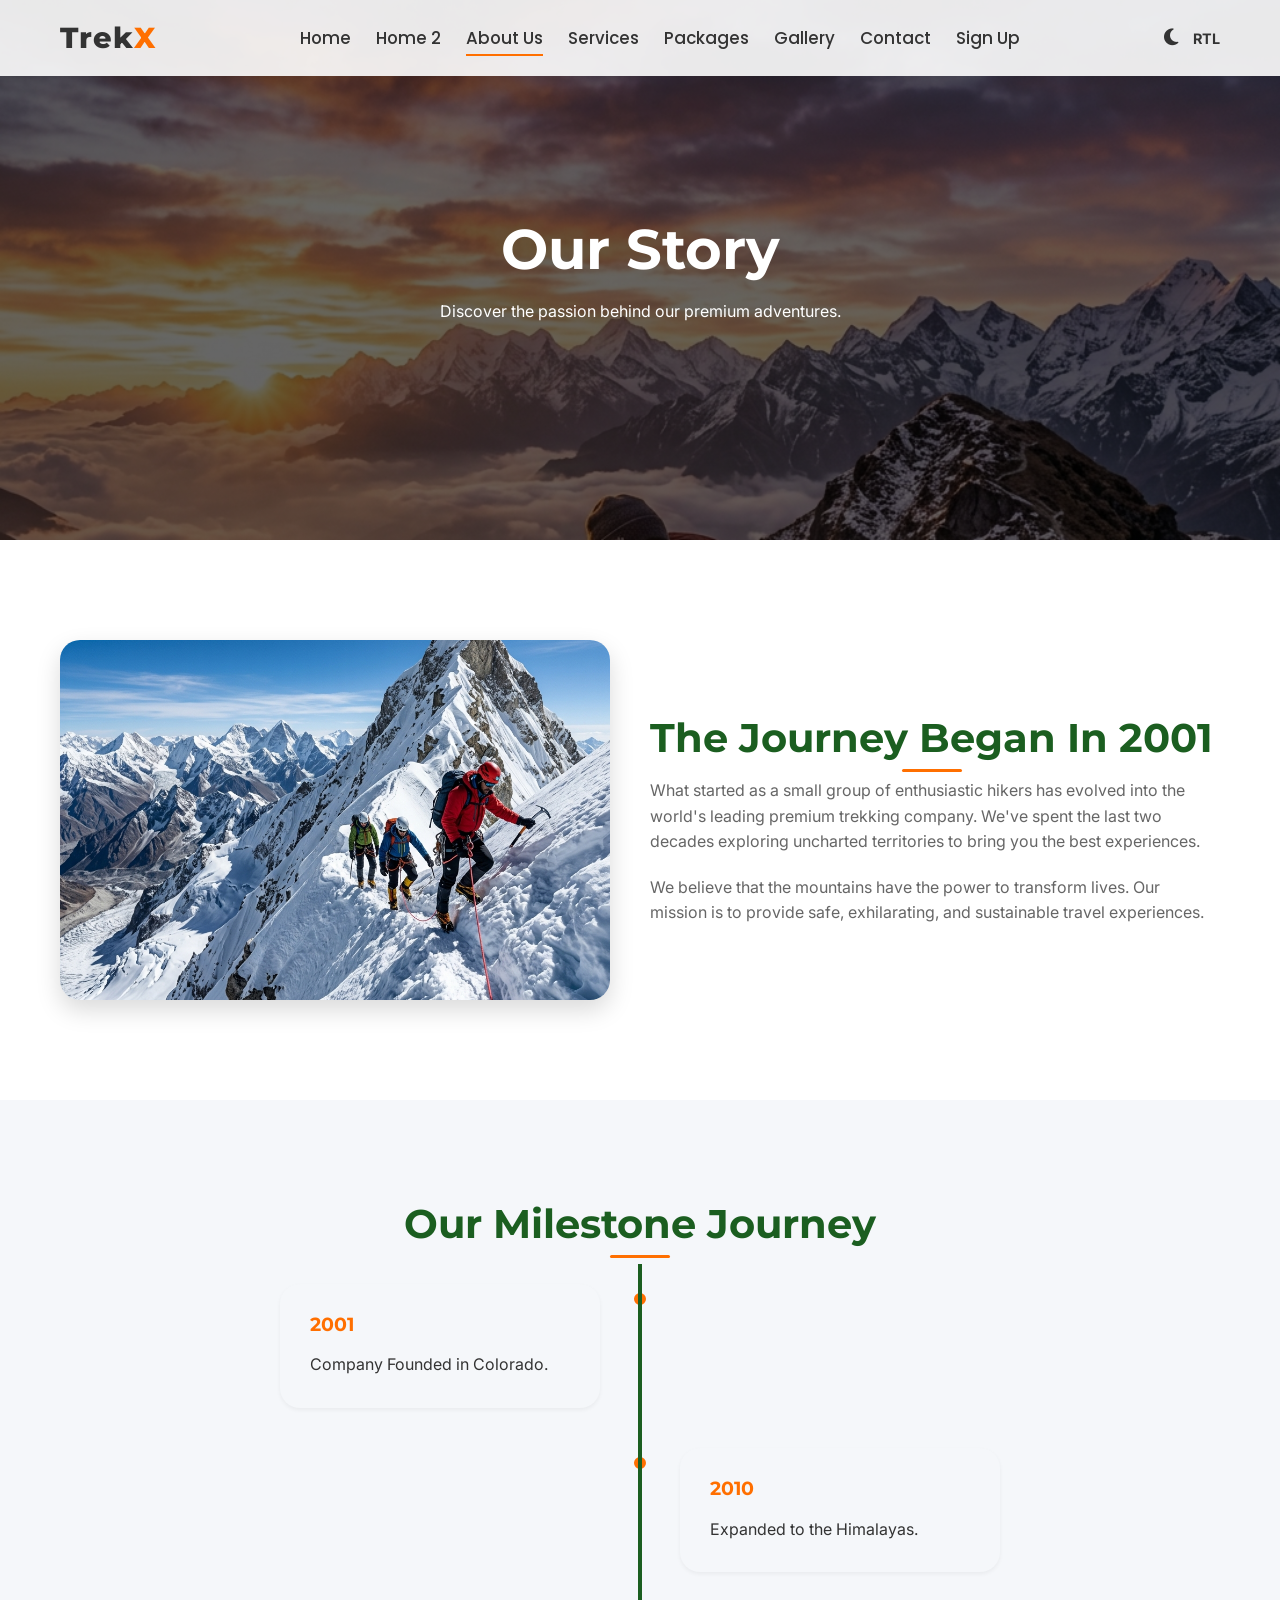
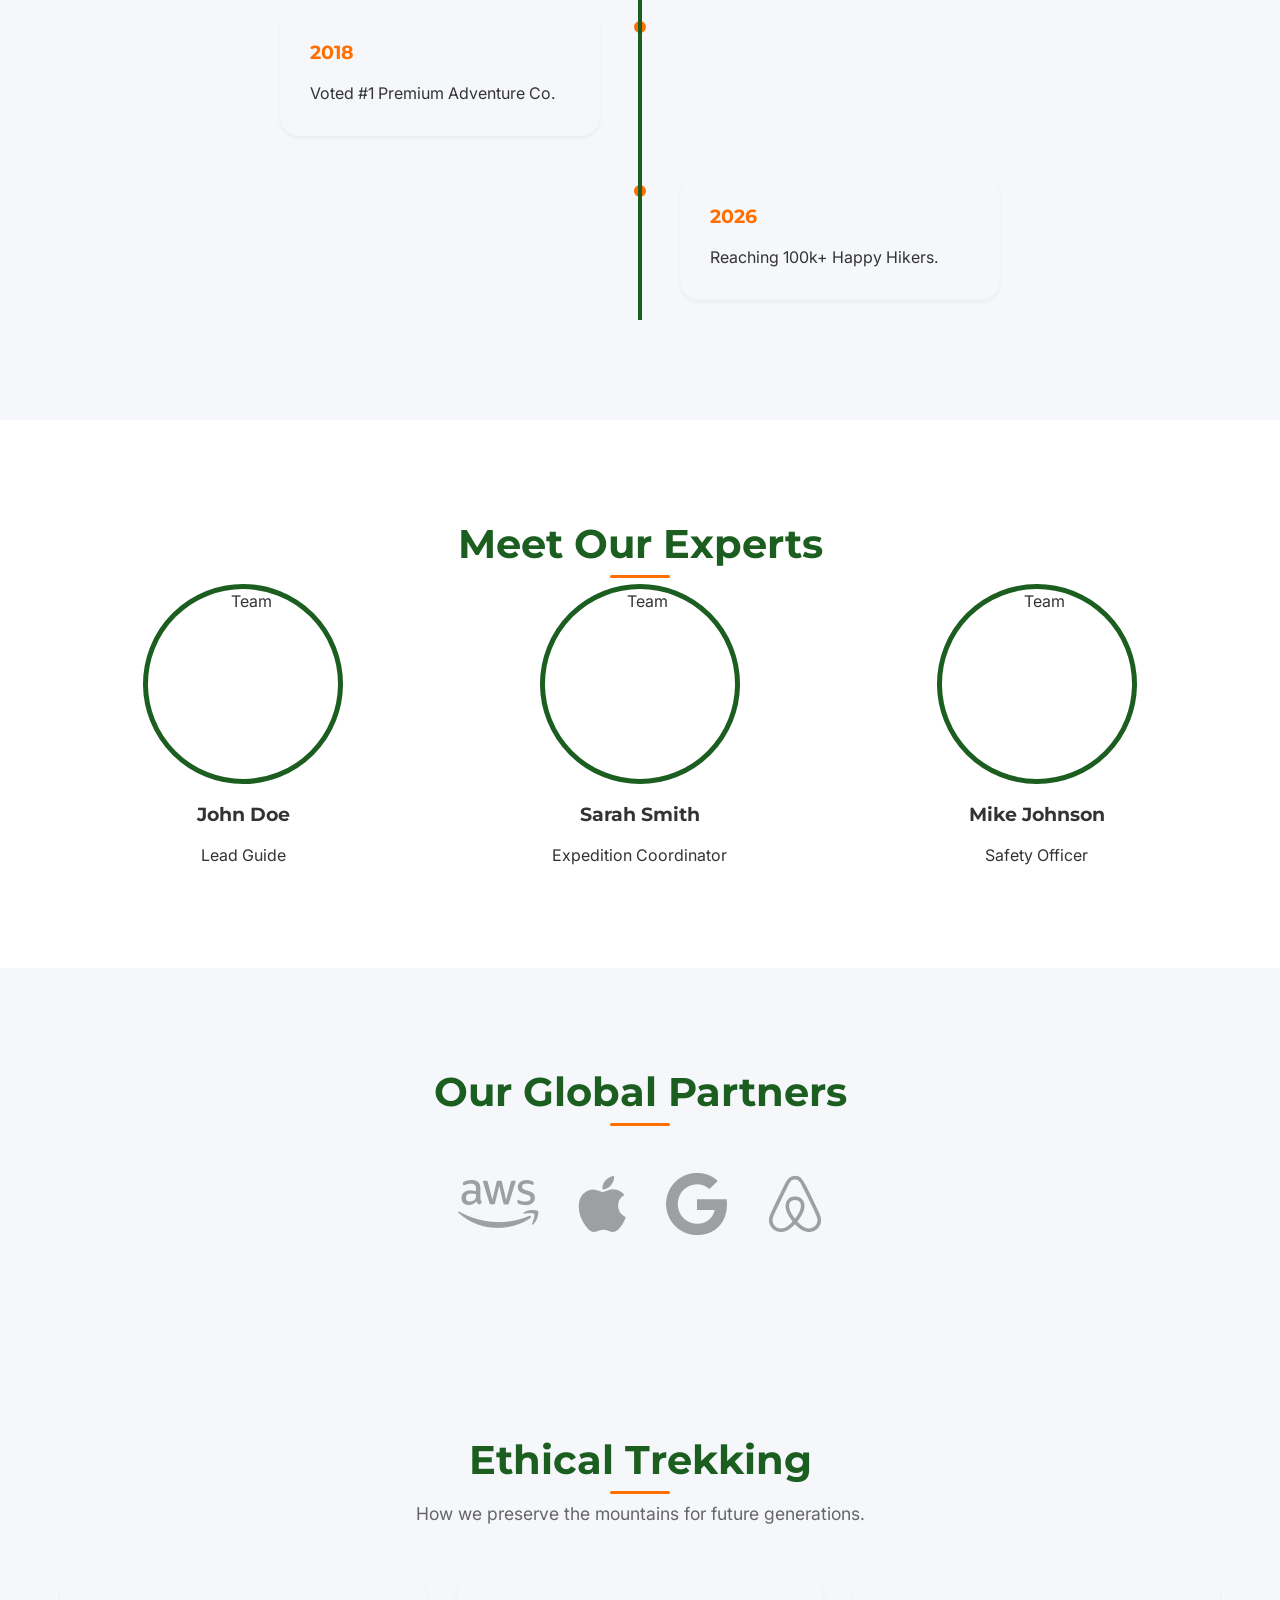
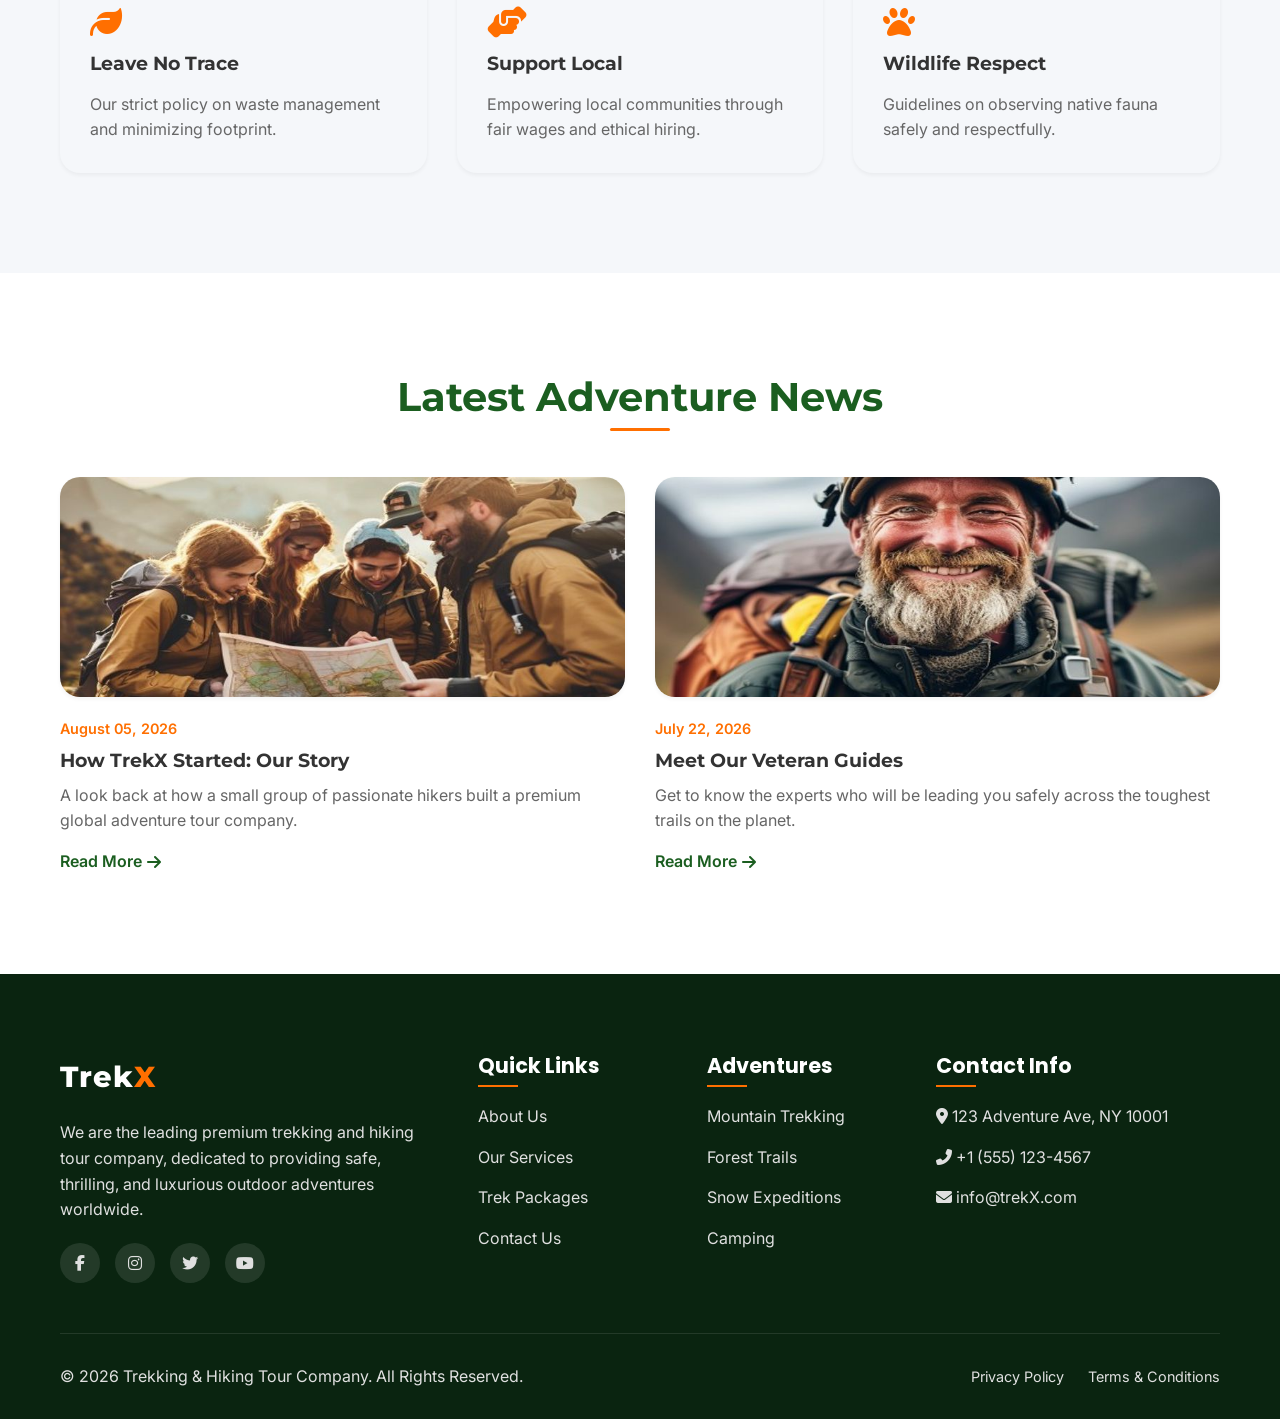
==== commit 109d3d08: "commit" ====
--- a/about.html
+++ b/about.html
@@ -166,7 +166,6 @@
         <a href="gallery.html" class="nav-link" style="color: var(--text-color);">Gallery</a>
         <a href="contact.html" class="nav-link" style="color: var(--text-color);">Contact</a>
         <a href="signup.html" class="nav-link" style="color: var(--text-color);">Sign Up</a>
-        <a href="login.html" class="nav-link" style="color: var(--text-color);">Log In</a>
         <div class="mobile-nav-controls">
           <button class="icon-btn theme-toggle-btn" title="Toggle Dark/Light Mode" aria-label="Toggle Dark/Light Mode"><i class="fas fa-moon"></i></button>
           <button class="icon-btn rtl-toggle-btn" title="Toggle RTL" style="font-size: 0.9rem; font-weight: 700; font-family: var(--font-text);" aria-label="Toggle RTL Layout">RTL</button>
--- a/css/style.css
+++ b/css/style.css
@@ -537,7 +537,8 @@
 .card-img-wrapper {
   overflow: hidden;
   position: relative;
-  height: 250px;
+  width: 100%;
+  aspect-ratio: 16 / 10;
 }
 
 .card-img-wrapper img {
@@ -582,3 +583,44 @@
   box-shadow: 0 0 0 3px rgba(255, 111, 0, 0.2);
 }
 
+/* Blog Layout & Card Alignment */
+.blog-grid {
+  display: grid;
+  grid-template-columns: repeat(auto-fit, minmax(300px, 1fr));
+  gap: 30px;
+  margin-top: 40px;
+}
+
+.blog-card {
+  display: flex;
+  flex-direction: column;
+  height: 100%;
+}
+
+.blog-card img {
+  width: 100%;
+  height: 220px;
+  object-fit: cover;
+  border-radius: 20px;
+  margin-bottom: 20px;
+  box-shadow: var(--shadow-sm);
+  transition: transform var(--transition-smooth), box-shadow var(--transition-smooth);
+}
+
+.blog-card:hover img {
+  transform: translateY(-5px);
+  box-shadow: var(--shadow-md);
+}
+
+.blog-card a {
+  margin-top: auto;
+  display: inline-flex;
+  align-items: center;
+  gap: 5px;
+}
+
+/* Navigation Controls for Mobile Side Menu */
+.mobile-nav-controls {
+  display: none;
+}
+
--- a/css/responsive.css
+++ b/css/responsive.css
@@ -25,7 +25,7 @@
     justify-content: center;
     align-items: flex-start;
     padding: 40px;
-    transition: left var(--transition-smooth);
+    transition: left var(--transition-smooth), right var(--transition-smooth);
     box-shadow: var(--shadow-lg);
     z-index: 1001;
   }
@@ -34,6 +34,7 @@
     left: auto;
     right: -100%;
     align-items: flex-end;
+    flex-direction: column;
   }
 
   .nav-menu.active {
@@ -41,6 +42,7 @@
   }
 
   [dir="rtl"] .nav-menu.active {
+    left: auto;
     right: 0;
   }
 
@@ -65,6 +67,39 @@
     line-height: 1.2;
     display: inline-block;
   }
+
+  .mobile-nav-controls {
+    display: flex;
+    align-items: center;
+    gap: 15px;
+    margin-top: 25px;
+    padding-top: 20px;
+    border-top: 1px solid var(--border-color);
+    width: 100%;
+  }
+
+  .mobile-nav-controls .icon-btn {
+    color: var(--text-color);
+    font-size: 1.2rem;
+    cursor: pointer;
+    background: none;
+    border: none;
+    transition: color var(--transition-fast), transform var(--transition-fast);
+  }
+
+  .mobile-nav-controls .icon-btn:hover {
+    color: var(--accent-color);
+    transform: scale(1.1);
+  }
+
+  [dir="rtl"] .mobile-nav-controls {
+    justify-content: flex-end;
+  }
+
+  .header .controls .theme-toggle-btn,
+  .header .controls .rtl-toggle-btn {
+    display: none !important;
+  }
 }
 
 /* Tablet (992px max) */
@@ -99,13 +134,18 @@
     text-align: center;
   }
 
-  div:has(> img[alt="Blog post thumbnail"]) {
-    text-align: left;
-  }
-
-  div:has(> img[alt="Blog post thumbnail"]) h3,
-  div:has(> img[alt="Blog post thumbnail"]) p {
-    text-align: left;
+  .blog-card {
+    text-align: start;
+  }
+
+  .blog-card h3,
+  .blog-card p,
+  .blog-card span {
+    text-align: start;
+  }
+
+  .blog-card a {
+    justify-content: flex-start;
   }
 
   .info-item {
@@ -132,12 +172,67 @@
   }
 }
 
+/* Responsive Service Text Alignments & Bullet List Alignment */
+@media screen and (max-width: 992px) {
+  .service-text ul {
+    display: inline-block;
+    text-align: start !important;
+    list-style-position: outside !important;
+    padding-left: 20px !important;
+    margin: 0 auto 20px auto !important;
+  }
+  [dir="rtl"] .service-text ul {
+    padding-left: 0 !important;
+    padding-right: 20px !important;
+  }
+}
+
+@media screen and (min-width: 650px) and (max-width: 992px) {
+  .service-text {
+    text-align: start !important;
+  }
+  .service-text h2,
+  .service-text .section-title,
+  .service-text p {
+    text-align: start !important;
+  }
+  .service-text .service-icon {
+    margin-left: 0 !important;
+    margin-right: auto !important;
+    text-align: start !important;
+  }
+  [dir="rtl"] .service-text .service-icon {
+    margin-left: auto !important;
+    margin-right: 0 !important;
+  }
+  .service-text .btn {
+    margin-left: 0 !important;
+    margin-right: auto !important;
+  }
+  [dir="rtl"] .service-text .btn {
+    margin-left: auto !important;
+    margin-right: 0 !important;
+  }
+}
+
 /* Tablet 2-column grid fix for 3rd card */
 @media screen and (min-width: 630px) and (max-width: 992px) {
-  .premium-card:last-child:nth-child(3) {
+  .premium-card:last-child:nth-child(3),
+  .pricing-card:last-child:nth-child(3) {
     grid-column: 1 / -1;
     justify-self: center;
     width: calc(50% - 15px);
+  }
+
+  .team-member:last-child:nth-child(3) {
+    grid-column: 1 / -1;
+    justify-self: center;
+  }
+
+  .package-section .treks-grid,
+  .pricing-grid {
+    grid-template-columns: repeat(2, 1fr) !important;
+    gap: 30px !important;
   }
 }
 
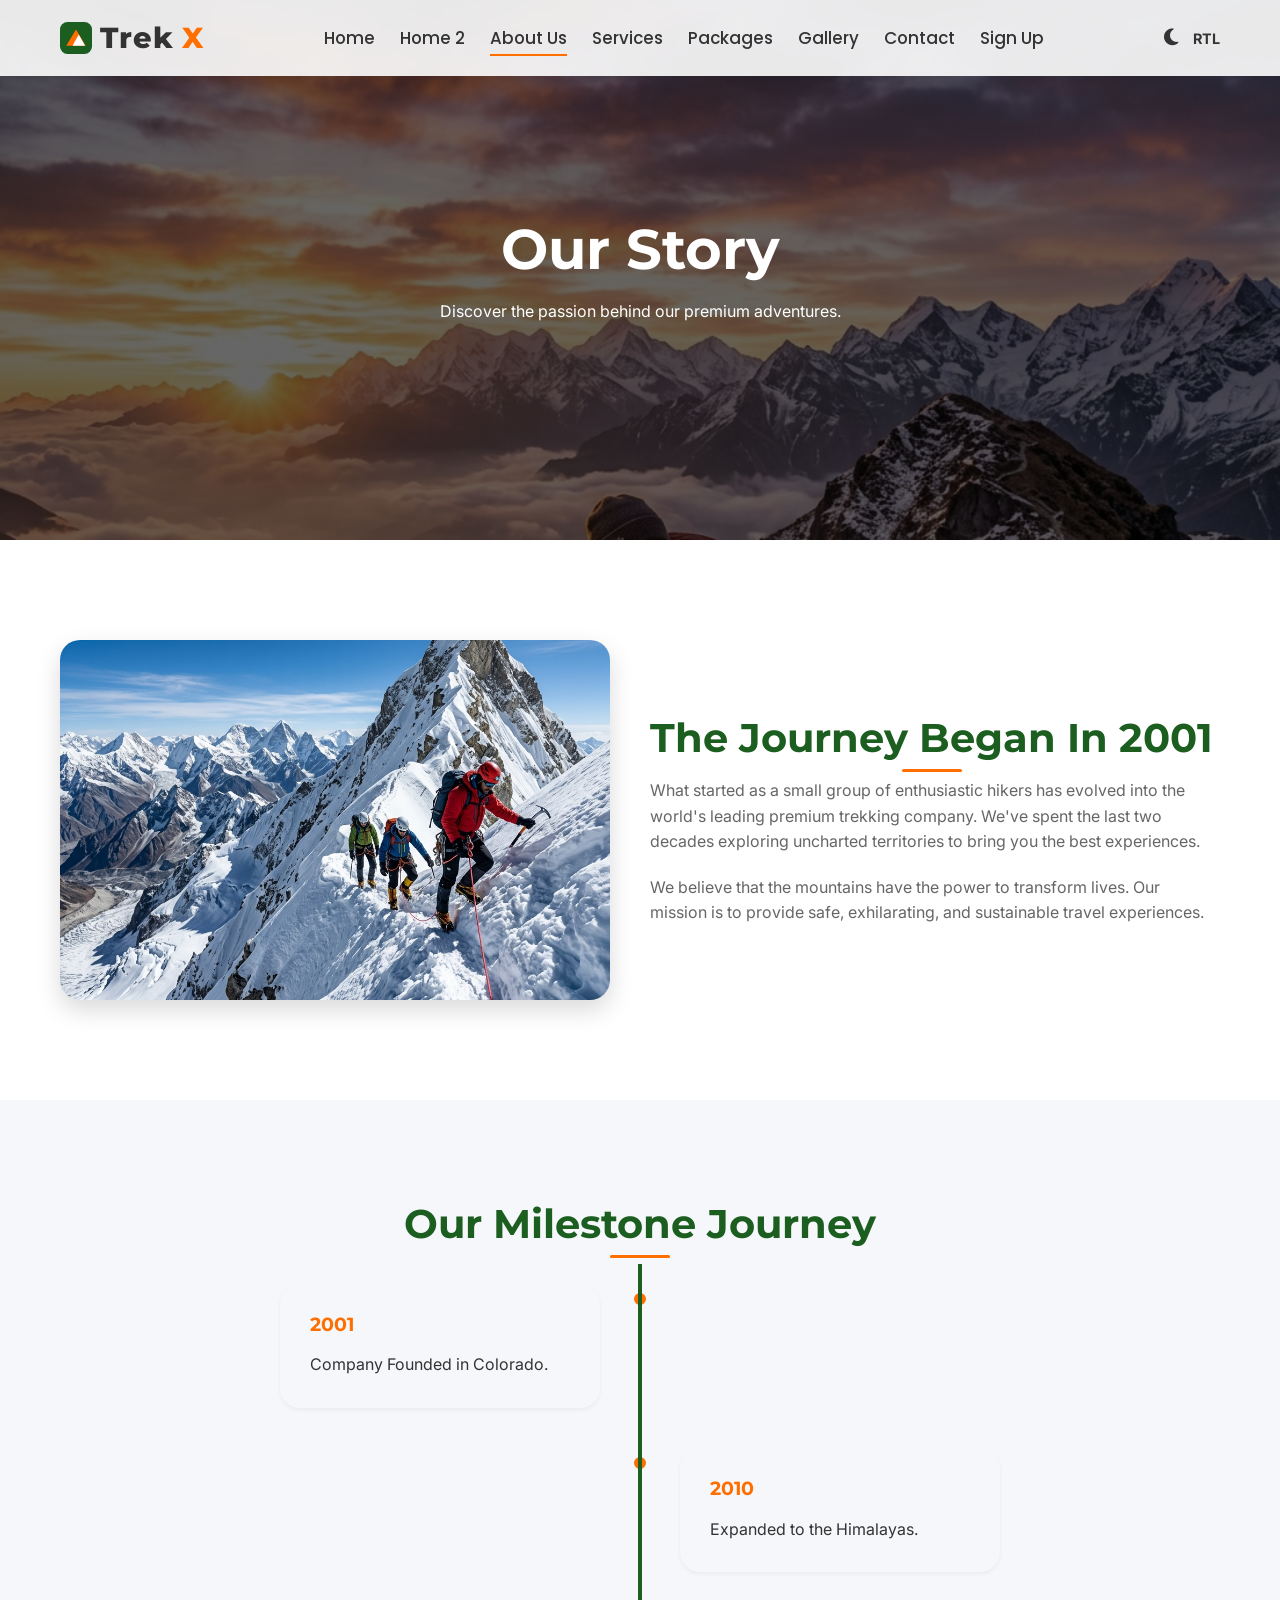
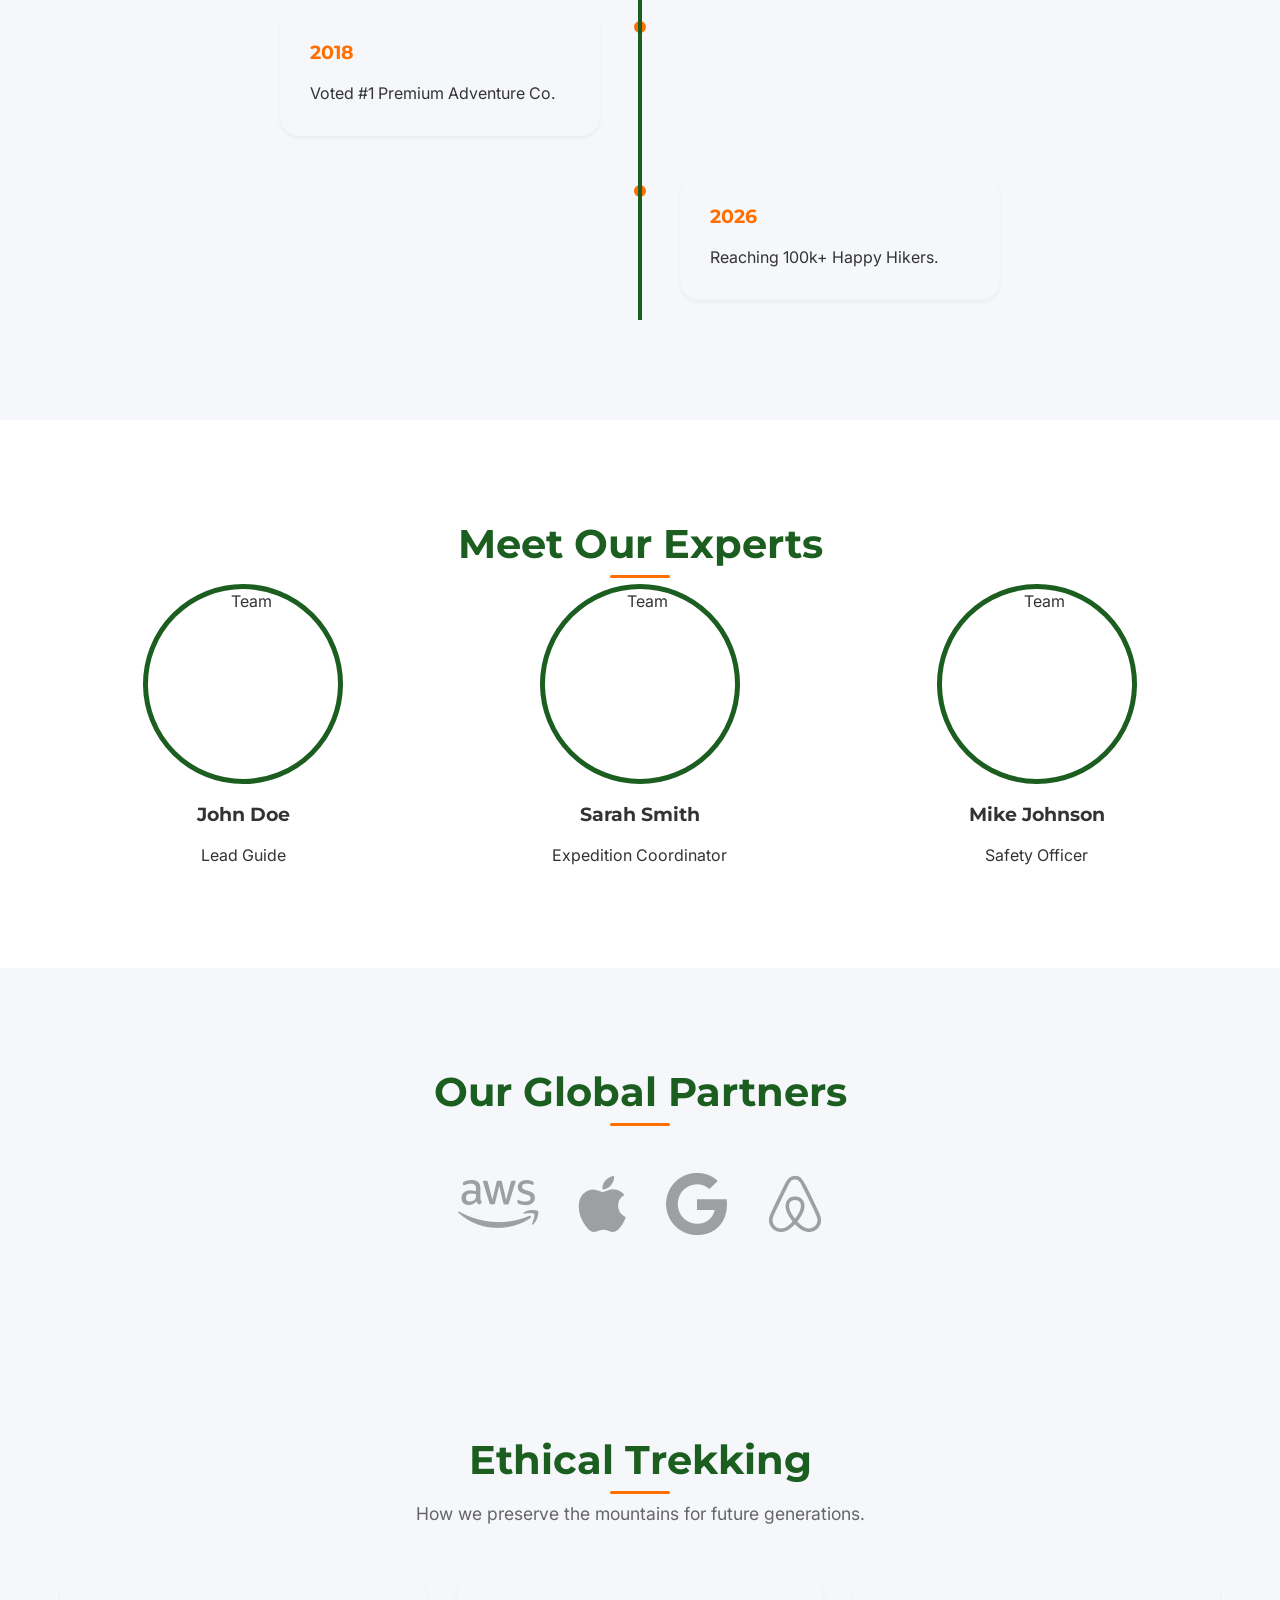
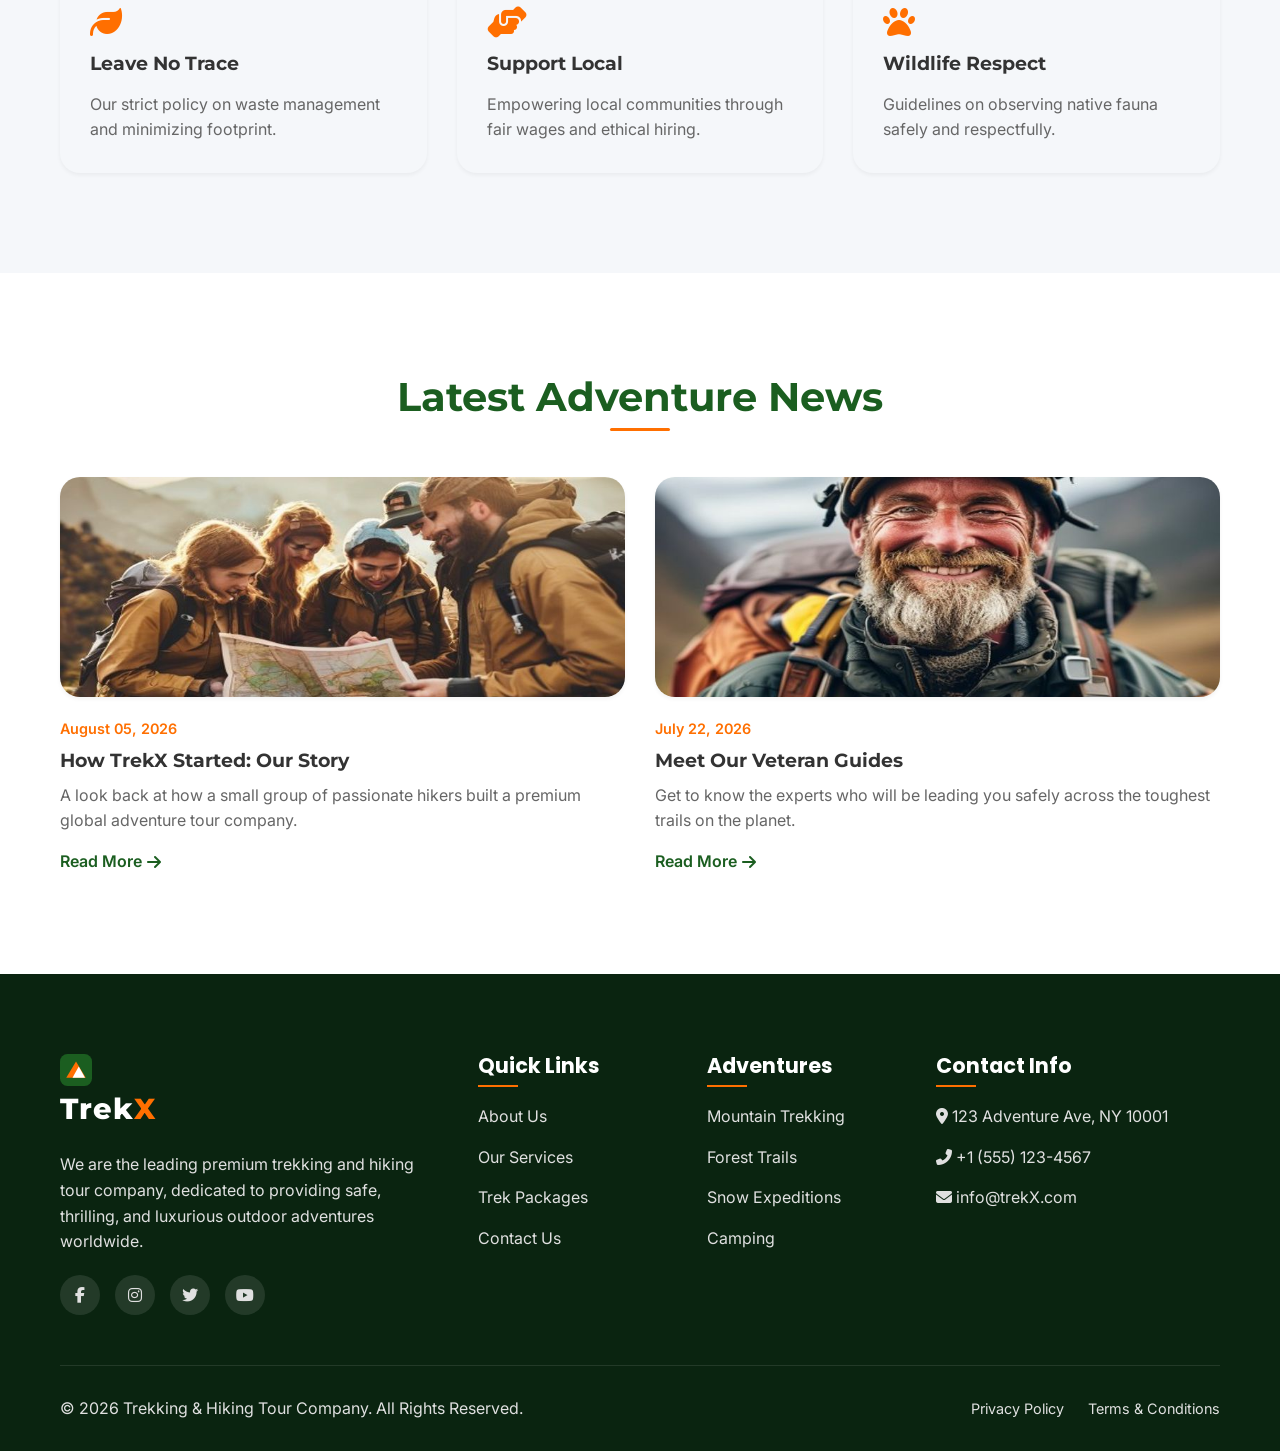
==== commit 97c5b146: "commit" ====
--- a/about.html
+++ b/about.html
@@ -156,7 +156,7 @@
   <!-- Header placeholder -->
   <header class="header sticky" style="background-color: var(--header-bg); padding: 15px 0;">
     <div class="container">
-      <a href="index.html" class="logo" style="color: var(--text-color);">Trek<span>X</span></a>
+      <a href="index.html" class="logo" style="color: var(--text-color);"><img src="images/favicon.svg" alt="TrekX Logo" class="brand-icon">Trek<span>X</span></a>
       <nav class="nav-menu">
         <a href="index.html" class="nav-link" style="color: var(--text-color);">Home</a>
         <a href="home2.html" class="nav-link" style="color: var(--text-color);">Home 2</a>
@@ -360,7 +360,7 @@
     <div class="container">
       <div class="footer-grid">
         <div class="footer-col">
-          <a href="index.html" class="logo" style="margin-bottom: 20px; display: block;">Trek<span>X</span></a>
+          <a href="index.html" class="logo" style="margin-bottom: 20px; display: block;"><img src="images/favicon.svg" alt="TrekX Logo" class="brand-icon">Trek<span>X</span></a>
           <p>We are the leading premium trekking and hiking tour company, dedicated to providing safe, thrilling, and
             luxurious outdoor adventures worldwide.</p>
           <div class="social-links">
--- a/css/style.css
+++ b/css/style.css
@@ -51,6 +51,8 @@
 html {
   scroll-behavior: smooth;
   font-size: 16px;
+  overflow-x: hidden;
+  max-width: 100vw;
 }
 
 body {
@@ -59,6 +61,7 @@
   color: var(--text-color);
   line-height: 1.6;
   overflow-x: hidden;
+  max-width: 100vw;
   transition: background-color var(--transition-fast), color var(--transition-fast);
 }
 
@@ -252,11 +255,18 @@
 }
 
 .logo {
+  display: inline-flex;
+  align-items: center;
+  gap: 8px;
   font-family: var(--font-secondary);
   font-size: 1.8rem;
   font-weight: 800;
   color: #FFF;
   letter-spacing: 1px;
+}
+.brand-icon {
+  height: 32px;
+  width: auto;
 }
 .logo span {
   color: var(--accent-color);
--- a/css/responsive.css
+++ b/css/responsive.css
@@ -23,7 +23,7 @@
     background-color: var(--bg-color);
     flex-direction: column;
     justify-content: center;
-    align-items: flex-start;
+    align-items: center;
     padding: 40px;
     transition: left var(--transition-smooth), right var(--transition-smooth);
     box-shadow: var(--shadow-lg);
@@ -33,7 +33,7 @@
   [dir="rtl"] .nav-menu {
     left: auto;
     right: -100%;
-    align-items: flex-end;
+    align-items: center;
     flex-direction: column;
   }
 
@@ -50,6 +50,8 @@
     color: var(--text-color);
     font-size: 1.2rem;
     margin-bottom: 10px;
+    text-align: center;
+    width: 100%;
   }
 
   .header {
@@ -70,6 +72,7 @@
 
   .mobile-nav-controls {
     display: flex;
+    justify-content: center;
     align-items: center;
     gap: 15px;
     margin-top: 25px;
@@ -93,7 +96,7 @@
   }
 
   [dir="rtl"] .mobile-nav-controls {
-    justify-content: flex-end;
+    justify-content: center;
   }
 
   .header .controls .theme-toggle-btn,
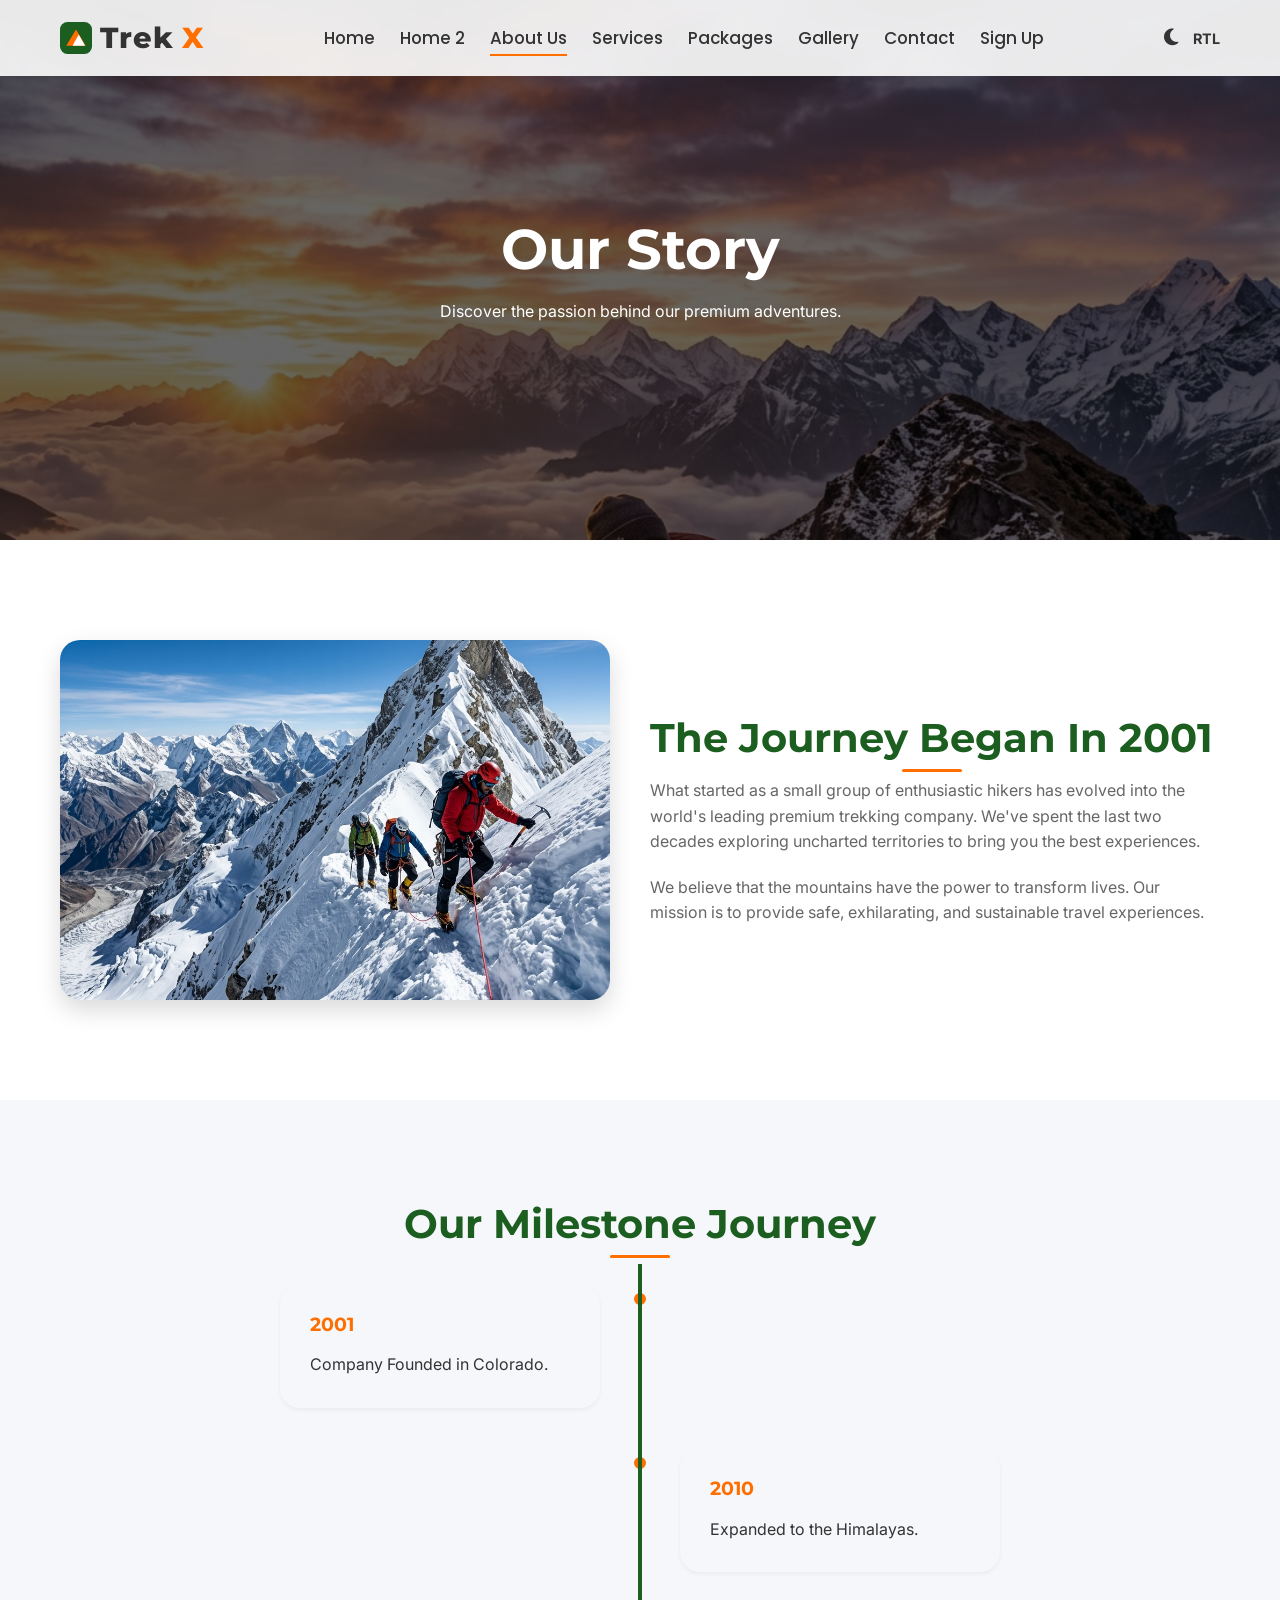
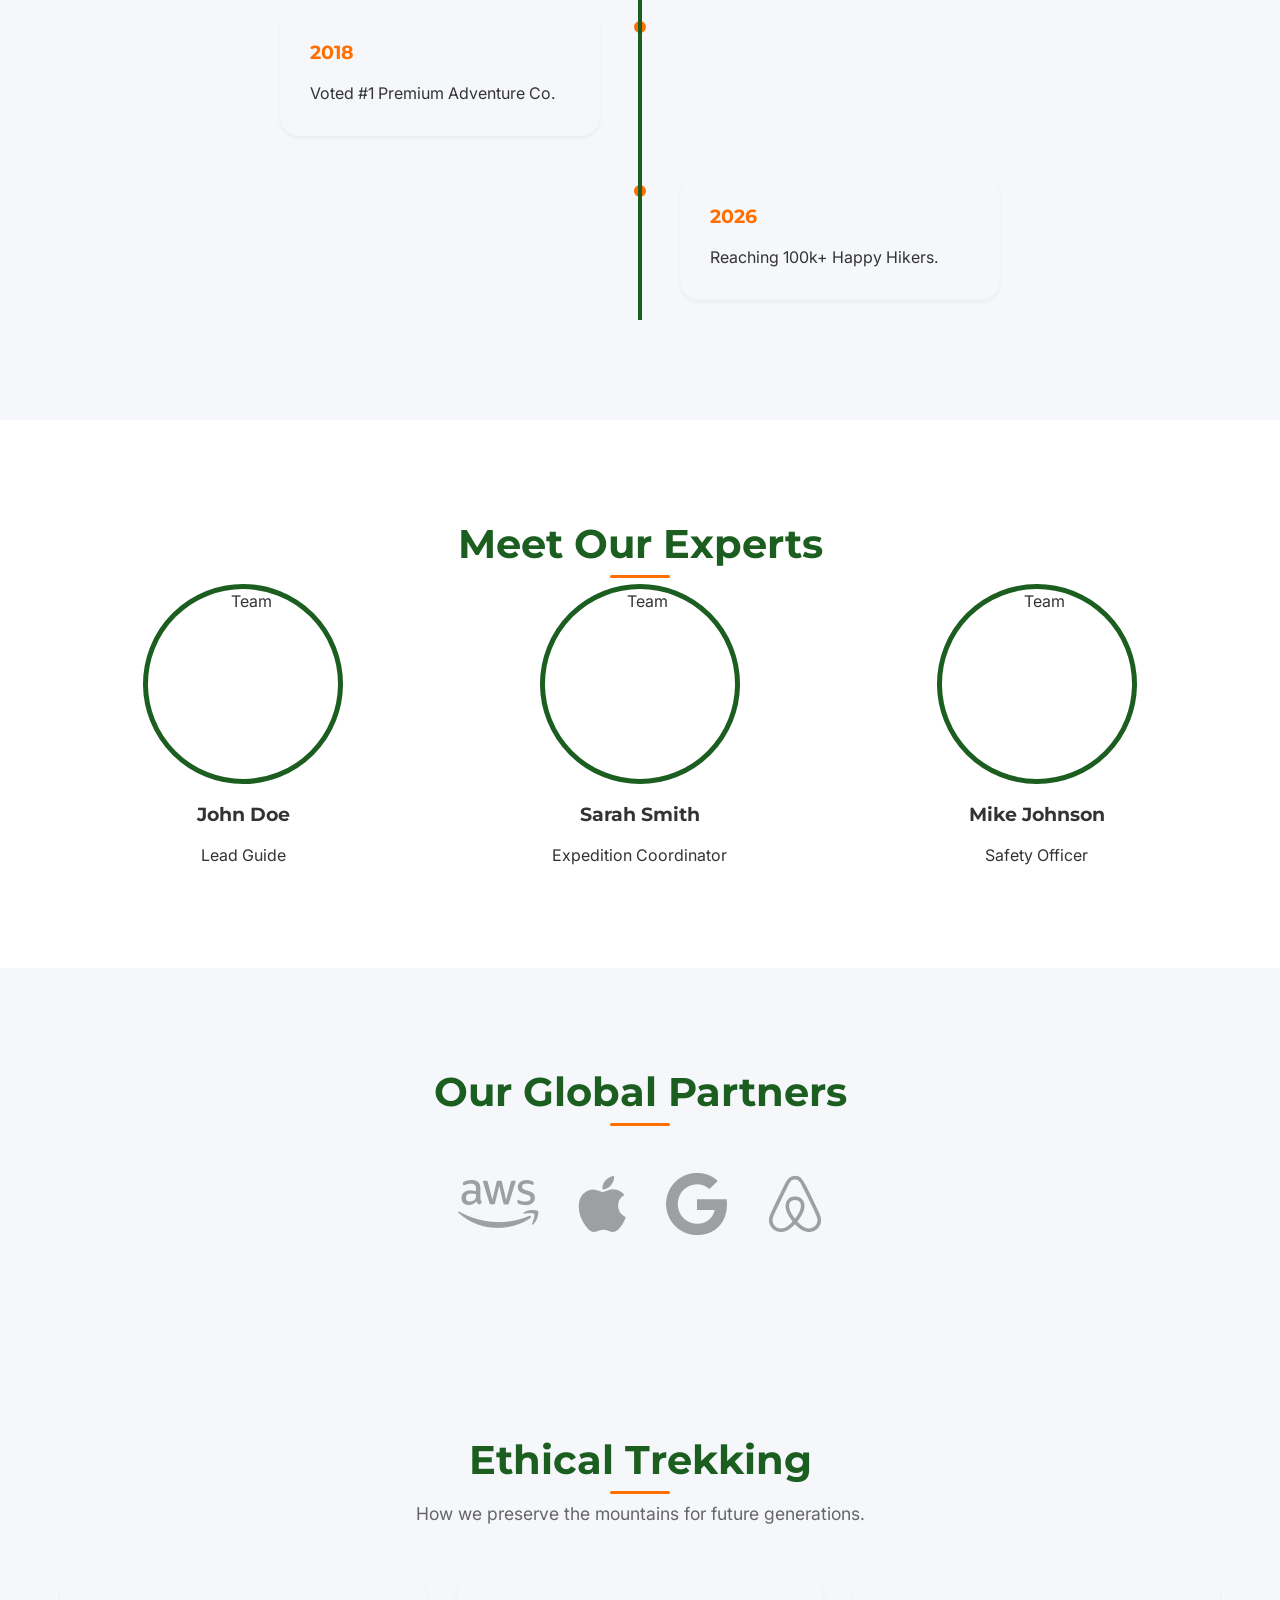
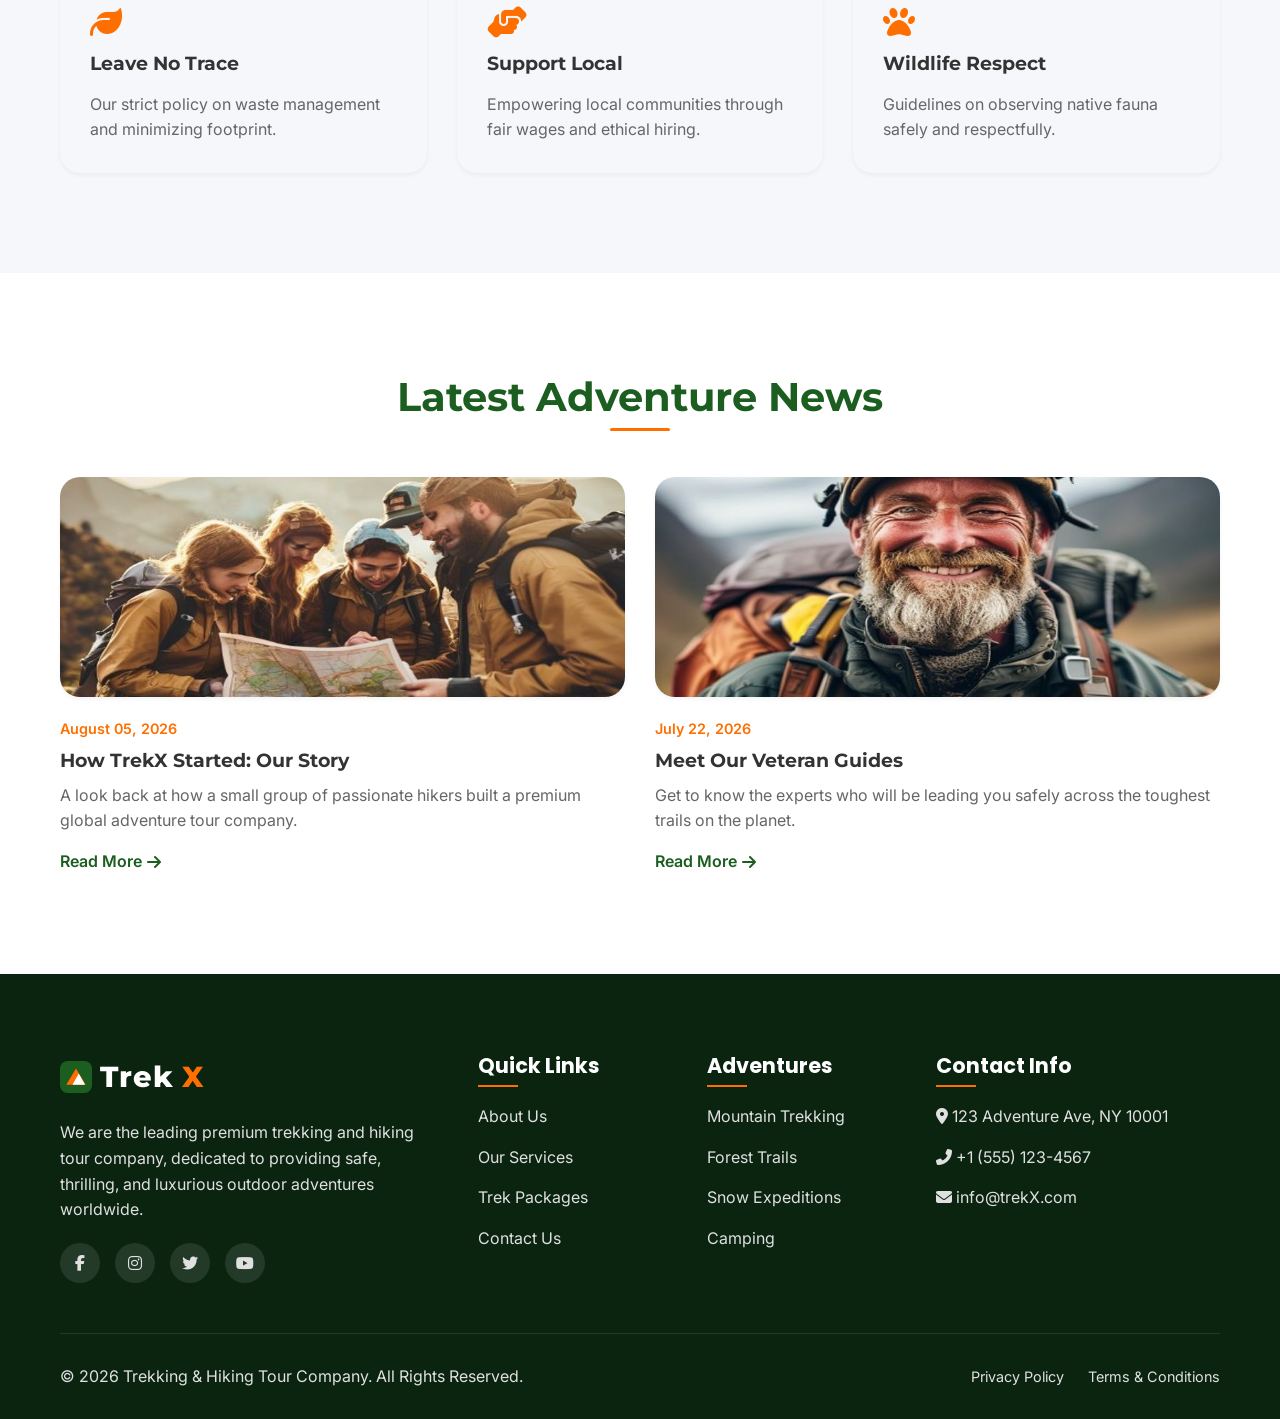
==== commit c5b0f697: "commit" ====
--- a/about.html
+++ b/about.html
@@ -360,7 +360,7 @@
     <div class="container">
       <div class="footer-grid">
         <div class="footer-col">
-          <a href="index.html" class="logo" style="margin-bottom: 20px; display: block;"><img src="images/favicon.svg" alt="TrekX Logo" class="brand-icon">Trek<span>X</span></a>
+          <a href="index.html" class="logo" style="margin-bottom: 20px; display: inline-flex;"><img src="images/favicon.svg" alt="TrekX Logo" class="brand-icon">Trek<span>X</span></a>
           <p>We are the leading premium trekking and hiking tour company, dedicated to providing safe, thrilling, and
             luxurious outdoor adventures worldwide.</p>
           <div class="social-links">
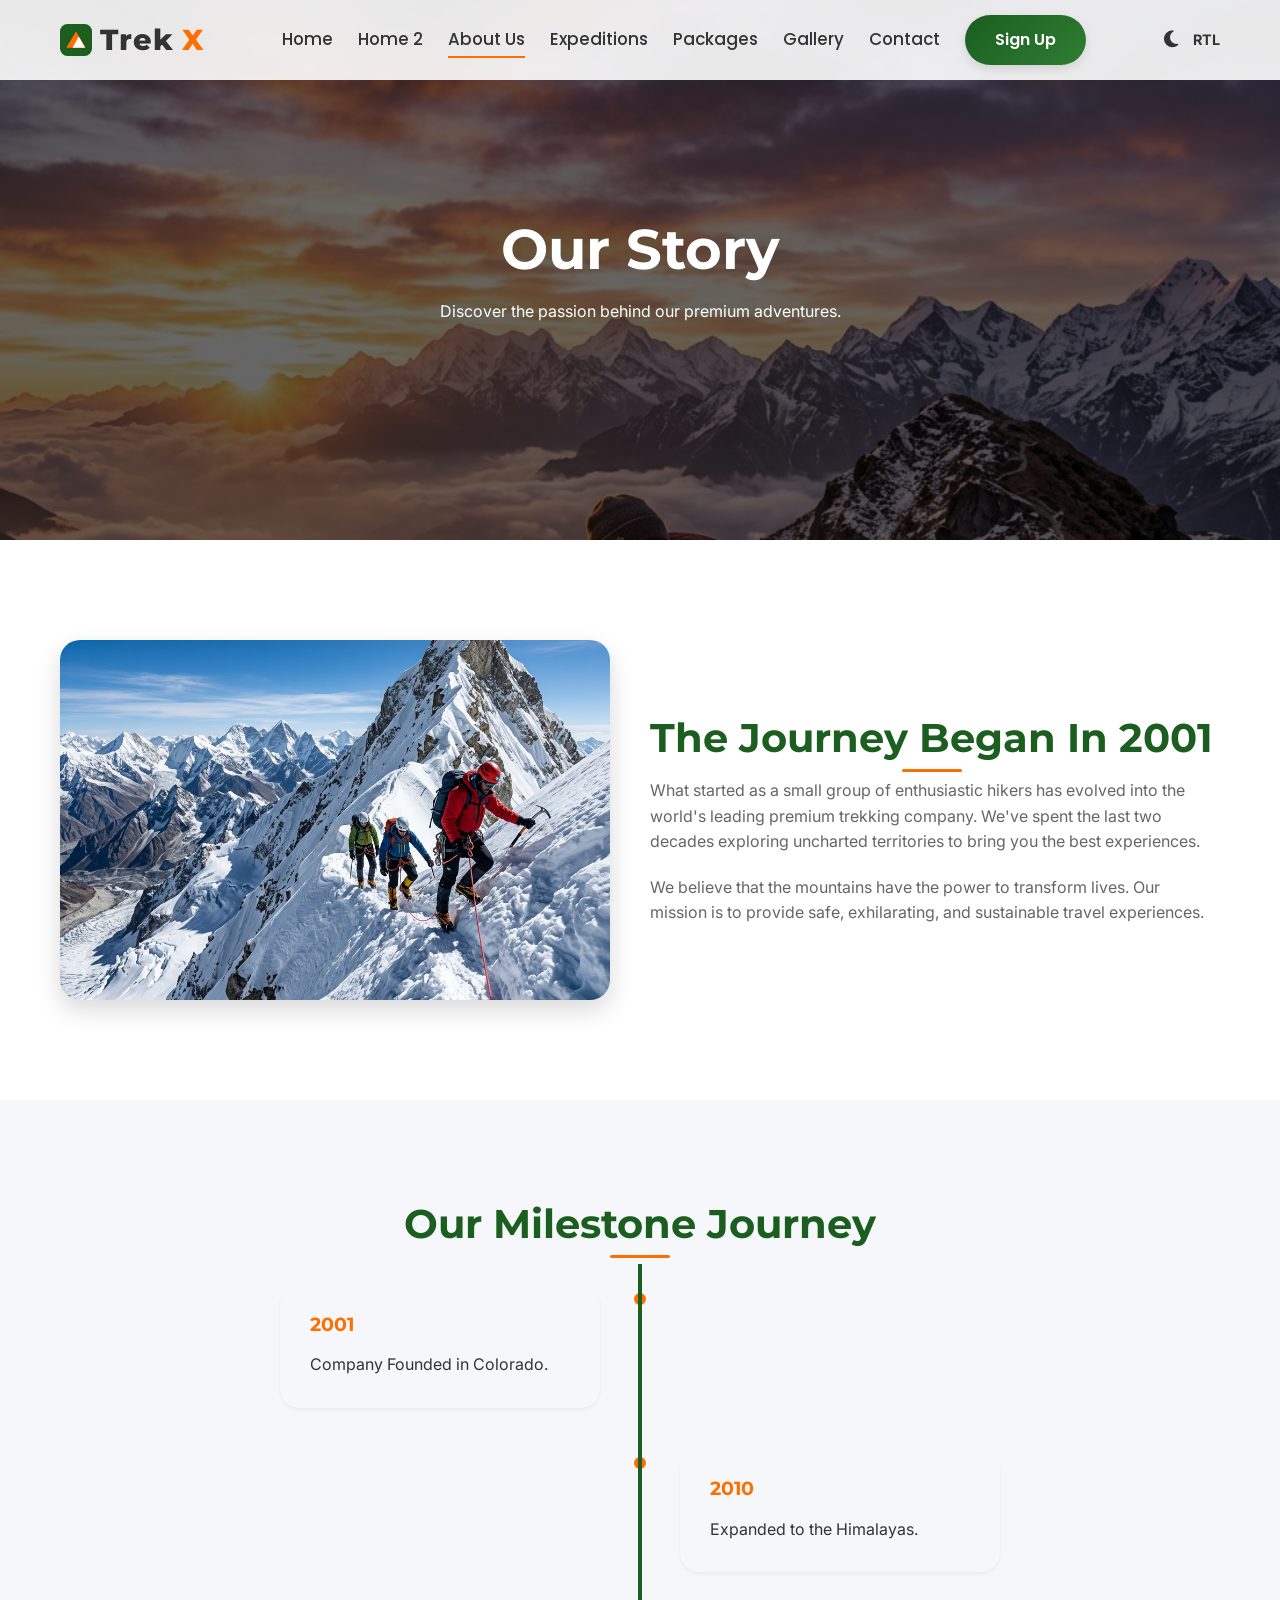
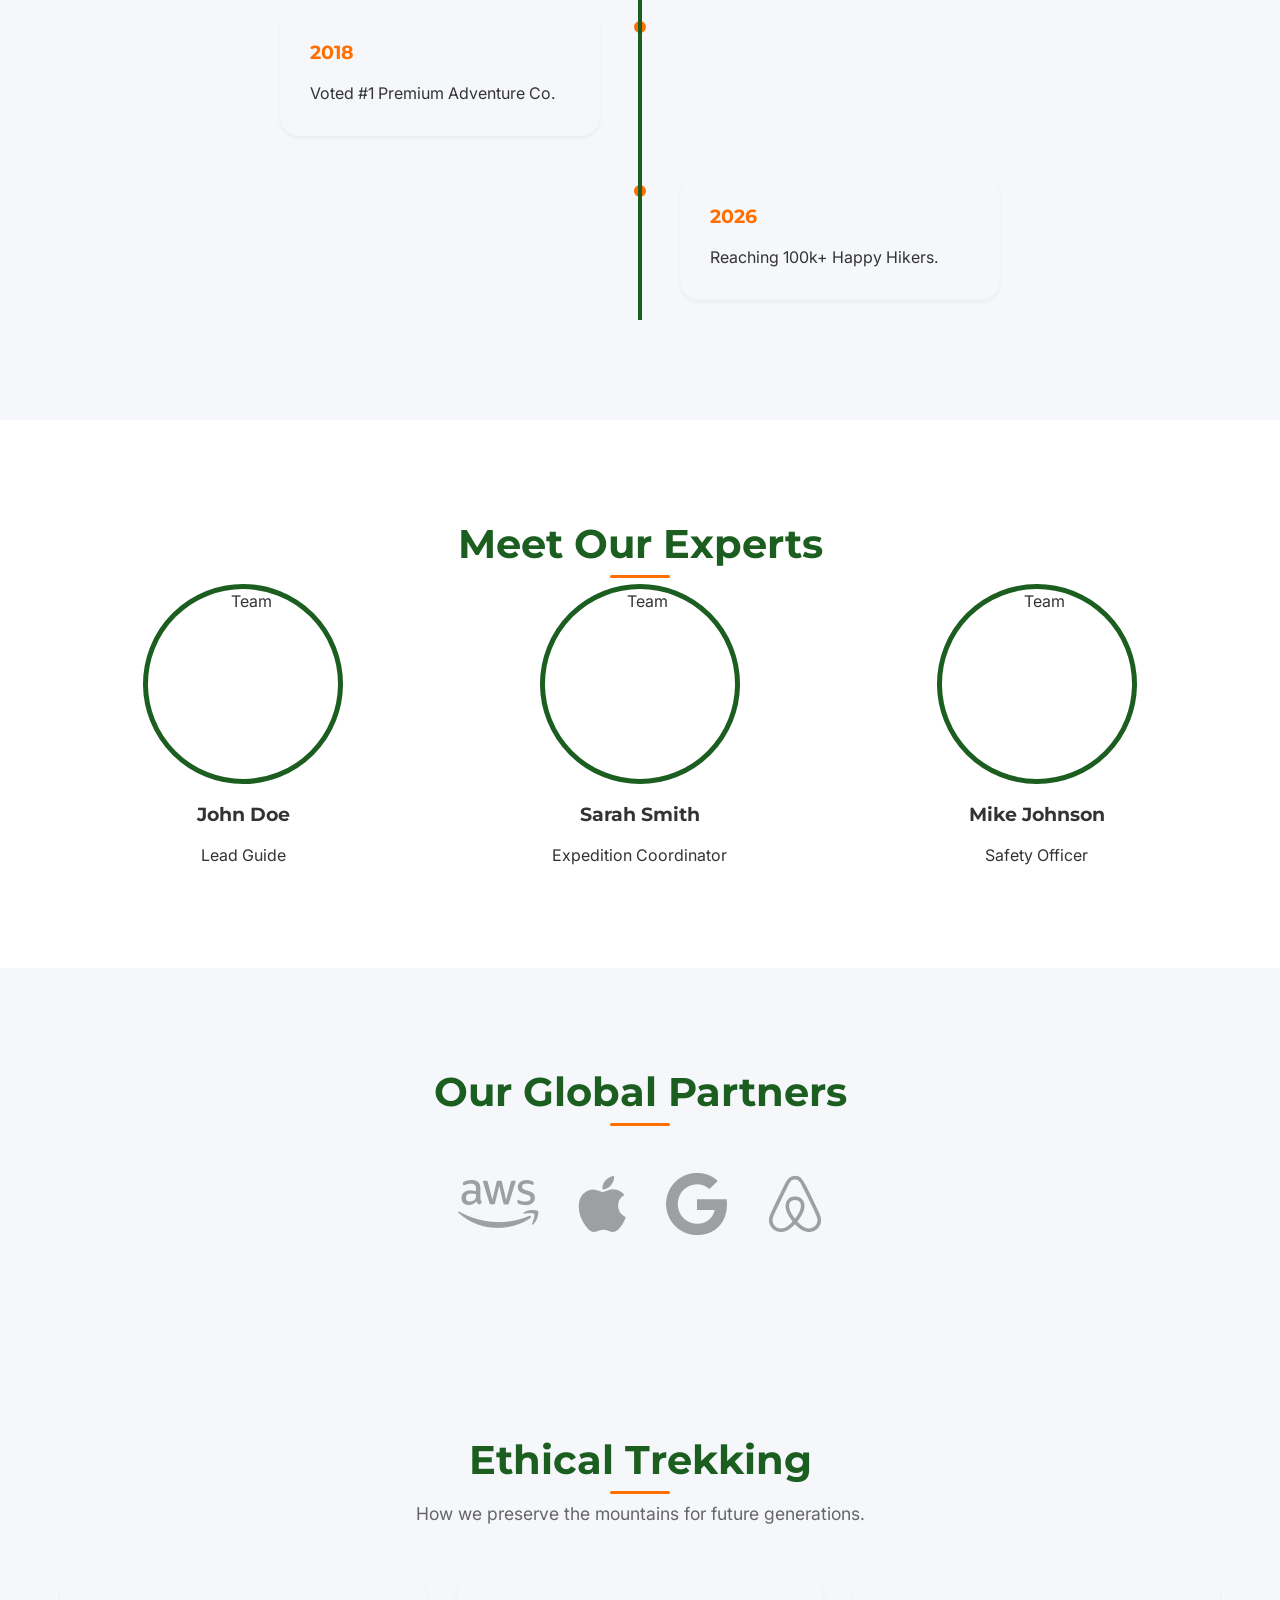
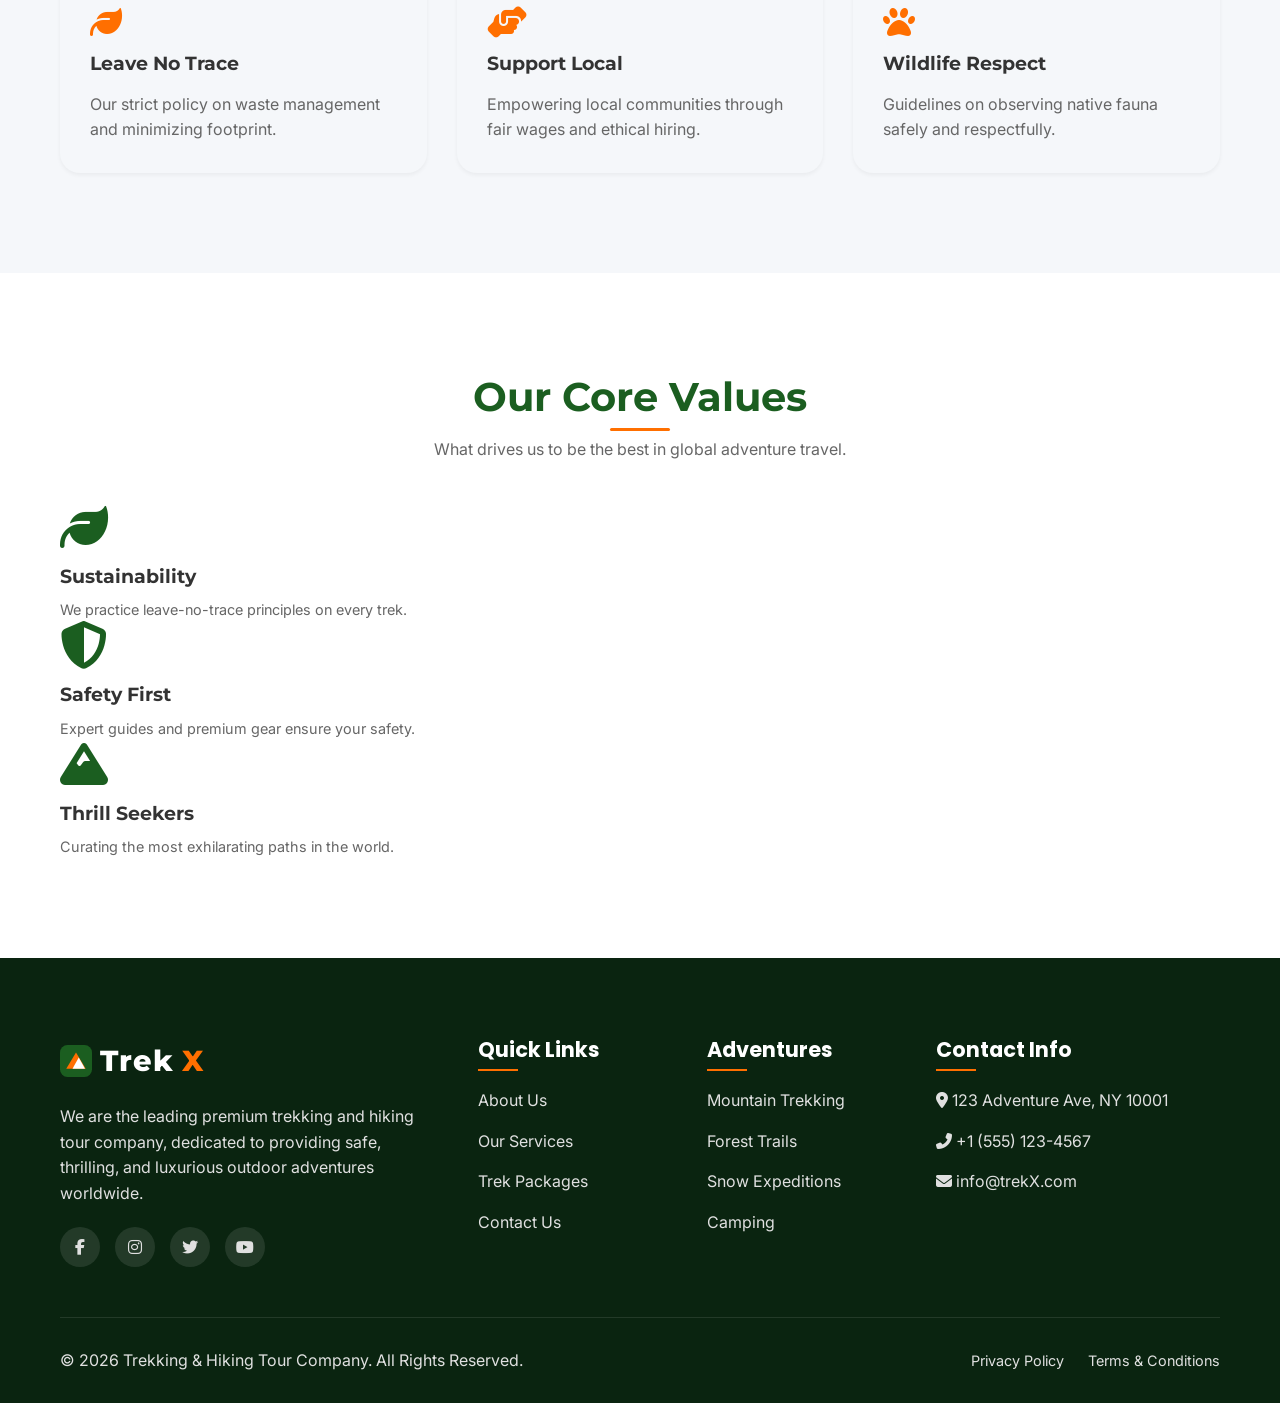
==== commit 320fe524: "add the css" ====
--- a/about.html
+++ b/about.html
@@ -1,418 +1,416 @@
-<!DOCTYPE html>
-<html lang="en">
-
-<head>
-  <meta charset="UTF-8">
-  <meta name="viewport" content="width=device-width, initial-scale=1.0">
-  <title>About Us | Trekking & Hiking Tour Company</title>
-  <meta name="description"
-    content="Learn about TrekX, our experienced guides, and our mission to provide the best hiking adventures.">
-  <link rel="icon" type="image/svg+xml" href="images/favicon.svg">
-  <link rel="stylesheet" href="css/style.css">
-  <link rel="stylesheet" href="css/responsive.css">
-  <link rel="stylesheet" href="https://cdnjs.cloudflare.com/ajax/libs/font-awesome/6.4.0/css/all.min.css">
-  <style>
-    .page-hero {
-      height: 60vh;
-      background: linear-gradient(rgba(0, 0, 0, 0.6), rgba(0, 0, 0, 0.6)), url('images/hero/hero-1.png') center/cover;
-      display: flex;
-      align-items: center;
-      justify-content: center;
-      text-align: center;
-      color: #FFF;
-    }
-
-    .timeline {
-      position: relative;
-      max-width: 800px;
-      margin: 0 auto;
-    }
-
-    .timeline::after {
-      content: '';
-      position: absolute;
-      width: 4px;
-      background-color: var(--primary-color);
-      top: 0;
-      bottom: 0;
-      left: 50%;
-      margin-left: -2px;
-    }
-
-    .timeline-item {
-      padding: 20px 40px;
-      position: relative;
-      width: 50%;
-    }
-
-    .timeline-item::after {
-      content: '';
-      position: absolute;
-      width: 20px;
-      height: 20px;
-      right: -10px;
-      background-color: var(--accent-color);
-      border: 4px solid var(--surface-color);
-      top: 25px;
-      border-radius: 50%;
-      z-index: 1;
-    }
-
-    .left {
-      left: 0;
-    }
-
-    .right {
-      left: 50%;
-    }
-
-    .right::after {
-      left: -10px;
-    }
-
-    .team-grid {
-      display: grid;
-      grid-template-columns: repeat(auto-fit, minmax(250px, 1fr));
-      gap: 30px;
-    }
-
-    .team-member {
-      text-align: center;
-    }
-
-    .team-member img {
-      width: 200px;
-      height: 200px;
-      border-radius: 50%;
-      object-fit: cover;
-      margin: 0 auto 20px;
-      border: 5px solid var(--primary-color);
-    }
-
-    .partners-grid {
-      display: flex;
-      justify-content: center;
-      gap: 40px;
-      flex-wrap: wrap;
-    }
-
-    .partners-grid i {
-      font-size: 4rem;
-      color: var(--text-light);
-      opacity: 0.6;
-      transition: color 0.3s ease, opacity 0.3s ease, transform 0.3s ease;
-      cursor: pointer;
-    }
-
-    .partners-grid i:hover {
-      opacity: 1;
-      transform: scale(1.1);
-    }
-
-    .partners-grid .fa-aws:hover {
-      color: #FF9900;
-    }
-
-    .partners-grid .fa-apple:hover {
-      color: #111111;
-    }
-
-    .dark-mode .partners-grid .fa-apple:hover {
-      color: #FFFFFF;
-    }
-
-    .partners-grid .fa-google:hover {
-      color: #4285F4;
-    }
-
-    .partners-grid .fa-airbnb:hover {
-      color: #FF5A5F;
-    }
-
-    @media (max-width: 768px) {
-      .timeline::after {
-        left: 31px;
-      }
-
-      .timeline-item {
-        width: 100%;
-        padding-left: 70px;
-        padding-right: 25px;
-      }
-
-      .left::after,
-      .right::after {
-        left: 21px;
-      }
-
-      .right {
-        left: 0;
-      }
-    }
-  </style>
-</head>
-
-<body>
-  <!-- Header placeholder -->
-  <header class="header sticky" style="background-color: var(--header-bg); padding: 15px 0;">
-    <div class="container">
-      <a href="index.html" class="logo" style="color: var(--text-color);"><img src="images/favicon.svg" alt="TrekX Logo" class="brand-icon">Trek<span>X</span></a>
-      <nav class="nav-menu">
-        <a href="index.html" class="nav-link" style="color: var(--text-color);">Home</a>
-        <a href="home2.html" class="nav-link" style="color: var(--text-color);">Home 2</a>
-        <a href="about.html" class="nav-link active" style="color: var(--text-color);">About Us</a>
-        <a href="services.html" class="nav-link" style="color: var(--text-color);">Services</a>
-        <a href="packages.html" class="nav-link" style="color: var(--text-color);">Packages</a>
-        <a href="gallery.html" class="nav-link" style="color: var(--text-color);">Gallery</a>
-        <a href="contact.html" class="nav-link" style="color: var(--text-color);">Contact</a>
-        <a href="signup.html" class="nav-link" style="color: var(--text-color);">Sign Up</a>
-        <div class="mobile-nav-controls">
-          <button class="icon-btn theme-toggle-btn" title="Toggle Dark/Light Mode" aria-label="Toggle Dark/Light Mode"><i class="fas fa-moon"></i></button>
-          <button class="icon-btn rtl-toggle-btn" title="Toggle RTL" style="font-size: 0.9rem; font-weight: 700; font-family: var(--font-text);" aria-label="Toggle RTL Layout">RTL</button>
-        </div>
-      </nav>
-      <div class="controls">
-        <button class="icon-btn theme-toggle-btn" id="theme-toggle" style="color: var(--text-color);"
-          aria-label="Toggle Dark/Light Mode"><i class="fas fa-moon"></i></button>
-        <button class="icon-btn rtl-toggle-btn" id="rtl-toggle" title="Toggle RTL"
-          style="color: var(--text-color); font-size: 0.9rem; font-weight: 700; font-family: var(--font-text);"
-          aria-label="Toggle RTL Layout">RTL</button>
-        <button class="mobile-toggle" style="color: var(--text-color);" aria-label="Open Mobile Menu"><i
-            class="fas fa-bars"></i></button>
-      </div>
-    </div>
-  </header>
-
-  <section class="page-hero parallax">
-    <div class="container anim-zoom-in">
-      <h1 style="font-size: 3.5rem;">Our Story</h1>
-      <p>Discover the passion behind our premium adventures.</p>
-    </div>
-  </section>
-
-  <!-- Company Story -->
-  <section class="section">
-    <div class="container">
-      <div style="display: flex; flex-wrap: wrap; gap: 40px; align-items: center;">
-        <div style="flex: 1; min-width: 300px; max-width: 550px;" class="anim-fade-right">
-          <img src="images/hero/hero-2.png" alt="Our Story"
-            style="border-radius: 20px; box-shadow: var(--shadow-lg); width: 100%; max-height: 360px; object-fit: cover;">
-        </div>
-        <div style="flex: 1; min-width: 300px;" class="anim-fade-left">
-          <h2 class="section-title">The Journey Began In 2001</h2>
-          <p style="margin-bottom: 20px; color: var(--text-light);">What started as a small group of enthusiastic hikers
-            has evolved into the world's leading premium trekking company. We've spent the last two decades exploring
-            uncharted territories to bring you the best experiences.</p>
-          <p style="color: var(--text-light);">We believe that the mountains have the power to transform lives. Our
-            mission is to provide safe, exhilarating, and sustainable travel experiences.</p>
-        </div>
-      </div>
-    </div>
-  </section>
-
-  <!-- Timeline -->
-  <section class="section" style="background: var(--surface-color);">
-    <div class="container">
-      <div class="text-center anim-fade-up">
-        <h2 class="section-title">Our Milestone Journey</h2>
-      </div>
-      <div class="timeline">
-        <div class="timeline-item left anim-fade-right">
-          <div class="premium-card">
-            <div class="card-content">
-              <h3 style="color: var(--accent-color);">2001</h3>
-              <p>Company Founded in Colorado.</p>
-            </div>
-          </div>
-        </div>
-        <div class="timeline-item right anim-fade-left">
-          <div class="premium-card">
-            <div class="card-content">
-              <h3 style="color: var(--accent-color);">2010</h3>
-              <p>Expanded to the Himalayas.</p>
-            </div>
-          </div>
-        </div>
-        <div class="timeline-item left anim-fade-right">
-          <div class="premium-card">
-            <div class="card-content">
-              <h3 style="color: var(--accent-color);">2018</h3>
-              <p>Voted #1 Premium Adventure Co.</p>
-            </div>
-          </div>
-        </div>
-        <div class="timeline-item right anim-fade-left">
-          <div class="premium-card">
-            <div class="card-content">
-              <h3 style="color: var(--accent-color);">2026</h3>
-              <p>Reaching 100k+ Happy Hikers.</p>
-            </div>
-          </div>
-        </div>
-      </div>
-    </div>
-  </section>
-
-  <!-- Meet The Team -->
-  <section class="section">
-    <div class="container">
-      <div class="text-center anim-fade-up">
-        <h2 class="section-title">Meet Our Experts</h2>
-      </div>
-      <div class="team-grid">
-        <div class="team-member anim-zoom-in">
-          <img src="https://i.pinimg.com/1200x/ae/9b/d1/ae9bd1fe69b17a3360728e27fcc1bd6c.jpg" alt="Team">
-          <h3>John Doe</h3>
-          <p class="trek-price" style="font-size: 1rem; margin-top: 0;">Lead Guide</p>
-        </div>
-        <div class="team-member anim-zoom-in" style="transition-delay: 0.2s">
-          <img src="https://i.pinimg.com/236x/da/76/21/da76213b9a0a33d167f9544c49fb0712.jpg" alt="Team">
-          <h3>Sarah Smith</h3>
-          <p class="trek-price" style="font-size: 1rem; margin-top: 0;">Expedition Coordinator</p>
-        </div>
-        <div class="team-member anim-zoom-in" style="transition-delay: 0.4s">
-          <img src="https://i.pinimg.com/736x/0a/fb/f8/0afbf860a69fc586d19ffa698cdd7749.jpg" alt="Team">
-          <h3>Mike Johnson</h3>
-          <p class="trek-price" style="font-size: 1rem; margin-top: 0;">Safety Officer</p>
-        </div>
-      </div>
-    </div>
-  </section>
-
-  <!-- Partners -->
-  <section class="section" style="background: var(--surface-color);">
-    <div class="container text-center anim-fade-up">
-      <h2 class="section-title">Our Global Partners</h2>
-      <div class="partners-grid" style="margin-top: 40px;">
-        <i class="fab fa-aws"></i>
-        <i class="fab fa-apple"></i>
-        <i class="fab fa-google"></i>
-        <i class="fab fa-airbnb"></i>
-      </div>
-    </div>
-  </section>
-
-  <!-- Travel Tips Section -->
-  <section class="section" style="background: var(--surface-color);">
-    <div class="container">
-      <div class="text-center anim-fade-up">
-        <h2 class="section-title">Ethical Trekking</h2>
-        <p class="section-subtitle">How we preserve the mountains for future generations.</p>
-      </div>
-      <div style="display: grid; grid-template-columns: repeat(auto-fit, minmax(280px, 1fr)); gap: 30px;">
-        <div class="premium-card anim-zoom-in">
-          <div class="card-content">
-            <i class="fas fa-leaf" style="font-size: 2rem; color: var(--accent-color); margin-bottom: 15px;"></i>
-            <h3>Leave No Trace</h3>
-            <p style="color: var(--text-light);">Our strict policy on waste management and minimizing footprint.</p>
-          </div>
-        </div>
-        <div class="premium-card anim-zoom-in" style="transition-delay: 0.2s;">
-          <div class="card-content">
-            <i class="fas fa-hands-helping"
-              style="font-size: 2rem; color: var(--accent-color); margin-bottom: 15px;"></i>
-            <h3>Support Local</h3>
-            <p style="color: var(--text-light);">Empowering local communities through fair wages and ethical hiring.</p>
-          </div>
-        </div>
-        <div class="premium-card anim-zoom-in" style="transition-delay: 0.4s;">
-          <div class="card-content">
-            <i class="fas fa-paw" style="font-size: 2rem; color: var(--accent-color); margin-bottom: 15px;"></i>
-            <h3>Wildlife Respect</h3>
-            <p style="color: var(--text-light);">Guidelines on observing native fauna safely and respectfully.</p>
-          </div>
-        </div>
-      </div>
-    </div>
-  </section>
-
-  <!-- Latest Blog Section -->
-  <section class="section">
-    <div class="container">
-      <div class="text-center anim-fade-up">
-        <h2 class="section-title">Latest Adventure News</h2>
-      </div>
-      <div class="blog-grid">
-        <div class="blog-card anim-fade-right">
-          <img src="images/blog/our_story.jpg" alt="Blog post thumbnail">
-          <span style="color: var(--accent-color); font-weight: 600; font-size: 0.9rem;">August 05, 2026</span>
-          <h3 style="margin: 10px 0;">How TrekX Started: Our Story</h3>
-          <p style="color: var(--text-light); margin-bottom: 15px;">A look back at how a small group of passionate
-            hikers built a premium global adventure tour company.</p>
-          <a href="#" style="color: var(--primary-color); font-weight: 600;">Read More <i
-              class="fas fa-arrow-right"></i></a>
-        </div>
-        <div class="blog-card anim-fade-left">
-          <img src="images/blog/veteran_guides.jpg" alt="Blog post thumbnail">
-          <span style="color: var(--accent-color); font-weight: 600; font-size: 0.9rem;">July 22, 2026</span>
-          <h3 style="margin: 10px 0;">Meet Our Veteran Guides</h3>
-          <p style="color: var(--text-light); margin-bottom: 15px;">Get to know the experts who will be leading you
-            safely across the toughest trails on the planet.</p>
-          <a href="#" style="color: var(--primary-color); font-weight: 600;">Read More <i
-              class="fas fa-arrow-right"></i></a>
-        </div>
-      </div>
-    </div>
-  </section>
-
-  <!-- Footer -->
-  <footer class="footer">
-    <div class="container">
-      <div class="footer-grid">
-        <div class="footer-col">
-          <a href="index.html" class="logo" style="margin-bottom: 20px; display: inline-flex;"><img src="images/favicon.svg" alt="TrekX Logo" class="brand-icon">Trek<span>X</span></a>
-          <p>We are the leading premium trekking and hiking tour company, dedicated to providing safe, thrilling, and
-            luxurious outdoor adventures worldwide.</p>
-          <div class="social-links">
-            <a href="#"><i class="fab fa-facebook-f"></i></a>
-            <a href="#"><i class="fab fa-instagram"></i></a>
-            <a href="#"><i class="fab fa-twitter"></i></a>
-            <a href="#"><i class="fab fa-youtube"></i></a>
-          </div>
-        </div>
-
-        <div class="footer-col">
-          <h4>Quick Links</h4>
-          <ul class="footer-links">
-            <li><a href="about.html">About Us</a></li>
-            <li><a href="services.html">Our Services</a></li>
-            <li><a href="packages.html">Trek Packages</a></li>
-            <li><a href="contact.html">Contact Us</a></li>
-          </ul>
-        </div>
-
-        <div class="footer-col">
-          <h4>Adventures</h4>
-          <ul class="footer-links">
-            <li><a href="#">Mountain Trekking</a></li>
-            <li><a href="#">Forest Trails</a></li>
-            <li><a href="#">Snow Expeditions</a></li>
-            <li><a href="#">Camping</a></li>
-          </ul>
-        </div>
-
-        <div class="footer-col">
-          <h4>Contact Info</h4>
-          <ul class="footer-links">
-            <li><i class="fas fa-map-marker-alt"></i> 123 Adventure Ave, NY 10001</li>
-            <li><i class="fas fa-phone-alt"></i> +1 (555) 123-4567</li>
-            <li><i class="fas fa-envelope"></i> info@trekX.com</li>
-          </ul>
-        </div>
-      </div>
-
-      <div class="bottom-footer">
-        <p>&copy; 2026 Trekking & Hiking Tour Company. All Rights Reserved.</p>
-        <div class="bottom-links">
-          <a href="#">Privacy Policy</a>
-          <a href="#">Terms & Conditions</a>
-        </div>
-      </div>
-    </div>
-  </footer>
-
-  <script src="js/main.js"></script>
-  <script src="js/animations.js"></script>
-</body>
-
+<!DOCTYPE html>
+<html lang="en">
+
+<head>
+  <meta charset="UTF-8">
+  <meta name="viewport" content="width=device-width, initial-scale=1.0">
+  <title>About Us | Trekking & Hiking Tour Company</title>
+  <meta name="description"
+    content="Learn about TrekX, our experienced guides, and our mission to provide the best hiking adventures.">
+  <link rel="icon" type="image/svg+xml" href="images/favicon.svg">
+  <link rel="stylesheet" href="css/style.css">
+  <link rel="stylesheet" href="css/responsive.css">
+  <link rel="stylesheet" href="https://cdnjs.cloudflare.com/ajax/libs/font-awesome/6.4.0/css/all.min.css">
+  <style>
+    .page-hero {
+      height: 60vh;
+      background: linear-gradient(rgba(0, 0, 0, 0.6), rgba(0, 0, 0, 0.6)), url('images/hero/hero-1.png') center/cover;
+      display: flex;
+      align-items: center;
+      justify-content: center;
+      text-align: center;
+      color: #FFF;
+    }
+
+    .timeline {
+      position: relative;
+      max-width: 800px;
+      margin: 0 auto;
+    }
+
+    .timeline::after {
+      content: '';
+      position: absolute;
+      width: 4px;
+      background-color: var(--primary-color);
+      top: 0;
+      bottom: 0;
+      left: 50%;
+      margin-left: -2px;
+    }
+
+    .timeline-item {
+      padding: 20px 40px;
+      position: relative;
+      width: 50%;
+    }
+
+    .timeline-item::after {
+      content: '';
+      position: absolute;
+      width: 20px;
+      height: 20px;
+      right: -10px;
+      background-color: var(--accent-color);
+      border: 4px solid var(--surface-color);
+      top: 25px;
+      border-radius: 50%;
+      z-index: 1;
+    }
+
+    .left {
+      left: 0;
+    }
+
+    .right {
+      left: 50%;
+    }
+
+    .right::after {
+      left: -10px;
+    }
+
+    .team-grid {
+      display: grid;
+      grid-template-columns: repeat(auto-fit, minmax(250px, 1fr));
+      gap: 30px;
+    }
+
+    .team-member {
+      text-align: center;
+    }
+
+    .team-member img {
+      width: 200px;
+      height: 200px;
+      border-radius: 50%;
+      object-fit: cover;
+      margin: 0 auto 20px;
+      border: 5px solid var(--primary-color);
+    }
+
+    .partners-grid {
+      display: flex;
+      justify-content: center;
+      gap: 40px;
+      flex-wrap: wrap;
+    }
+
+    .partners-grid i {
+      font-size: 4rem;
+      color: var(--text-light);
+      opacity: 0.6;
+      transition: color 0.3s ease, opacity 0.3s ease, transform 0.3s ease;
+      cursor: pointer;
+    }
+
+    .partners-grid i:hover {
+      opacity: 1;
+      transform: scale(1.1);
+    }
+
+    .partners-grid .fa-aws:hover {
+      color: #FF9900;
+    }
+
+    .partners-grid .fa-apple:hover {
+      color: #111111;
+    }
+
+    .dark-mode .partners-grid .fa-apple:hover {
+      color: #FFFFFF;
+    }
+
+    .partners-grid .fa-google:hover {
+      color: #4285F4;
+    }
+
+    .partners-grid .fa-airbnb:hover {
+      color: #FF5A5F;
+    }
+
+    @media (max-width: 768px) {
+      .timeline::after {
+        left: 31px;
+      }
+
+      .timeline-item {
+        width: 100%;
+        padding-left: 70px;
+        padding-right: 25px;
+      }
+
+      .left::after,
+      .right::after {
+        left: 21px;
+      }
+
+      .right {
+        left: 0;
+      }
+    }
+  </style>
+</head>
+
+<body>
+  <!-- Header placeholder -->
+  <header class="header sticky" style="background-color: var(--header-bg); padding: 15px 0;">
+    <div class="container">
+      <a href="index.html" class="logo" style="color: var(--text-color);"><img src="images/favicon.svg" alt="TrekX Logo" class="brand-icon">Trek<span>X</span></a>
+      <nav class="nav-menu">
+        <a href="index.html" class="nav-link" style="color: var(--text-color);">Home</a>
+        <a href="home2.html" class="nav-link" style="color: var(--text-color);">Home 2</a>
+        <a href="about.html" class="nav-link active" style="color: var(--text-color);">About Us</a>
+        <a href="services.html" class="nav-link" style="color: var(--text-color);">Expeditions</a>
+        <a href="packages.html" class="nav-link" style="color: var(--text-color);">Packages</a>
+        <a href="gallery.html" class="nav-link" style="color: var(--text-color);">Gallery</a>
+        <a href="contact.html" class="nav-link" style="color: var(--text-color);">Contact</a>
+        <a href="signup.html" class="btn btn-primary">Sign Up</a>
+        <div class="mobile-nav-controls">
+          <button class="icon-btn theme-toggle-btn" title="Toggle Dark/Light Mode" aria-label="Toggle Dark/Light Mode"><i class="fas fa-moon"></i></button>
+          <button class="icon-btn rtl-toggle-btn" title="Toggle RTL" style="font-size: 0.9rem; font-weight: 700; font-family: var(--font-text);" aria-label="Toggle RTL Layout">RTL</button>
+        </div>
+      </nav>
+      <div class="controls">
+        <button class="icon-btn theme-toggle-btn" id="theme-toggle" style="color: var(--text-color);"
+          aria-label="Toggle Dark/Light Mode"><i class="fas fa-moon"></i></button>
+        <button class="icon-btn rtl-toggle-btn" id="rtl-toggle" title="Toggle RTL"
+          style="color: var(--text-color); font-size: 0.9rem; font-weight: 700; font-family: var(--font-text);"
+          aria-label="Toggle RTL Layout">RTL</button>
+        <button class="mobile-toggle" style="color: var(--text-color);" aria-label="Open Mobile Menu"><i
+            class="fas fa-bars"></i></button>
+      </div>
+    </div>
+  </header>
+
+  <section class="page-hero parallax">
+    <div class="container anim-zoom-in">
+      <h1 style="font-size: 3.5rem;">Our Story</h1>
+      <p>Discover the passion behind our premium adventures.</p>
+    </div>
+  </section>
+
+  <!-- Company Story -->
+  <section class="section">
+    <div class="container">
+      <div style="display: flex; flex-wrap: wrap; gap: 40px; align-items: center;">
+        <div style="flex: 1; min-width: 300px; max-width: 550px;" class="anim-fade-right">
+          <img src="images/hero/hero-2.png" alt="Our Story"
+            style="border-radius: 20px; box-shadow: var(--shadow-lg); width: 100%; max-height: 360px; object-fit: cover;">
+        </div>
+        <div style="flex: 1; min-width: 300px;" class="anim-fade-left">
+          <h2 class="section-title">The Journey Began In 2001</h2>
+          <p style="margin-bottom: 20px; color: var(--text-light);">What started as a small group of enthusiastic hikers
+            has evolved into the world's leading premium trekking company. We've spent the last two decades exploring
+            uncharted territories to bring you the best experiences.</p>
+          <p style="color: var(--text-light);">We believe that the mountains have the power to transform lives. Our
+            mission is to provide safe, exhilarating, and sustainable travel experiences.</p>
+        </div>
+      </div>
+    </div>
+  </section>
+
+  <!-- Timeline -->
+  <section class="section" style="background: var(--surface-color);">
+    <div class="container">
+      <div class="text-center anim-fade-up">
+        <h2 class="section-title">Our Milestone Journey</h2>
+      </div>
+      <div class="timeline">
+        <div class="timeline-item left anim-fade-right">
+          <div class="premium-card">
+            <div class="card-content">
+              <h3 style="color: var(--accent-color);">2001</h3>
+              <p>Company Founded in Colorado.</p>
+            </div>
+          </div>
+        </div>
+        <div class="timeline-item right anim-fade-left">
+          <div class="premium-card">
+            <div class="card-content">
+              <h3 style="color: var(--accent-color);">2010</h3>
+              <p>Expanded to the Himalayas.</p>
+            </div>
+          </div>
+        </div>
+        <div class="timeline-item left anim-fade-right">
+          <div class="premium-card">
+            <div class="card-content">
+              <h3 style="color: var(--accent-color);">2018</h3>
+              <p>Voted #1 Premium Adventure Co.</p>
+            </div>
+          </div>
+        </div>
+        <div class="timeline-item right anim-fade-left">
+          <div class="premium-card">
+            <div class="card-content">
+              <h3 style="color: var(--accent-color);">2026</h3>
+              <p>Reaching 100k+ Happy Hikers.</p>
+            </div>
+          </div>
+        </div>
+      </div>
+    </div>
+  </section>
+
+  <!-- Meet The Team -->
+  <section class="section">
+    <div class="container">
+      <div class="text-center anim-fade-up">
+        <h2 class="section-title">Meet Our Experts</h2>
+      </div>
+      <div class="team-grid">
+        <div class="team-member anim-zoom-in">
+          <img src="https://i.pinimg.com/1200x/ae/9b/d1/ae9bd1fe69b17a3360728e27fcc1bd6c.jpg" alt="Team">
+          <h3>John Doe</h3>
+          <p class="trek-price" style="font-size: 1rem; margin-top: 0;">Lead Guide</p>
+        </div>
+        <div class="team-member anim-zoom-in" style="transition-delay: 0.2s">
+          <img src="https://i.pinimg.com/236x/da/76/21/da76213b9a0a33d167f9544c49fb0712.jpg" alt="Team">
+          <h3>Sarah Smith</h3>
+          <p class="trek-price" style="font-size: 1rem; margin-top: 0;">Expedition Coordinator</p>
+        </div>
+        <div class="team-member anim-zoom-in" style="transition-delay: 0.4s">
+          <img src="https://i.pinimg.com/736x/0a/fb/f8/0afbf860a69fc586d19ffa698cdd7749.jpg" alt="Team">
+          <h3>Mike Johnson</h3>
+          <p class="trek-price" style="font-size: 1rem; margin-top: 0;">Safety Officer</p>
+        </div>
+      </div>
+    </div>
+  </section>
+
+  <!-- Partners -->
+  <section class="section" style="background: var(--surface-color);">
+    <div class="container text-center anim-fade-up">
+      <h2 class="section-title">Our Global Partners</h2>
+      <div class="partners-grid" style="margin-top: 40px;">
+        <i class="fab fa-aws"></i>
+        <i class="fab fa-apple"></i>
+        <i class="fab fa-google"></i>
+        <i class="fab fa-airbnb"></i>
+      </div>
+    </div>
+  </section>
+
+  <!-- Travel Tips Section -->
+  <section class="section" style="background: var(--surface-color);">
+    <div class="container">
+      <div class="text-center anim-fade-up">
+        <h2 class="section-title">Ethical Trekking</h2>
+        <p class="section-subtitle">How we preserve the mountains for future generations.</p>
+      </div>
+      <div style="display: grid; grid-template-columns: repeat(auto-fit, minmax(280px, 1fr)); gap: 30px;">
+        <div class="premium-card anim-zoom-in">
+          <div class="card-content">
+            <i class="fas fa-leaf" style="font-size: 2rem; color: var(--accent-color); margin-bottom: 15px;"></i>
+            <h3>Leave No Trace</h3>
+            <p style="color: var(--text-light);">Our strict policy on waste management and minimizing footprint.</p>
+          </div>
+        </div>
+        <div class="premium-card anim-zoom-in" style="transition-delay: 0.2s;">
+          <div class="card-content">
+            <i class="fas fa-hands-helping"
+              style="font-size: 2rem; color: var(--accent-color); margin-bottom: 15px;"></i>
+            <h3>Support Local</h3>
+            <p style="color: var(--text-light);">Empowering local communities through fair wages and ethical hiring.</p>
+          </div>
+        </div>
+        <div class="premium-card anim-zoom-in" style="transition-delay: 0.4s;">
+          <div class="card-content">
+            <i class="fas fa-paw" style="font-size: 2rem; color: var(--accent-color); margin-bottom: 15px;"></i>
+            <h3>Wildlife Respect</h3>
+            <p style="color: var(--text-light);">Guidelines on observing native fauna safely and respectfully.</p>
+          </div>
+        </div>
+      </div>
+    </div>
+  </section>
+
+  <!-- Latest Blog Section -->
+    <section class="section">
+    <div class="container">
+      <div class="text-center anim-fade-up">
+        <h2 class="section-title">Our Core Values</h2>
+        <p style="color: var(--text-light); max-width: 600px; margin: 0 auto 40px;">What drives us to be the best in global adventure travel.</p>
+      </div>
+      <div class="stats-grid">
+        <div class="stat-item anim-fade-up">
+          <i class="fas fa-leaf fa-3x" style="color: var(--primary-color); margin-bottom: 15px;"></i>
+          <h3 style="margin-bottom: 10px;">Sustainability</h3>
+          <p style="color: var(--text-light); font-size: 0.9rem;">We practice leave-no-trace principles on every trek.</p>
+        </div>
+        <div class="stat-item anim-fade-up" style="animation-delay: 0.2s;">
+          <i class="fas fa-shield-alt fa-3x" style="color: var(--primary-color); margin-bottom: 15px;"></i>
+          <h3 style="margin-bottom: 10px;">Safety First</h3>
+          <p style="color: var(--text-light); font-size: 0.9rem;">Expert guides and premium gear ensure your safety.</p>
+        </div>
+        <div class="stat-item anim-fade-up" style="animation-delay: 0.4s;">
+          <i class="fas fa-mountain fa-3x" style="color: var(--primary-color); margin-bottom: 15px;"></i>
+          <h3 style="margin-bottom: 10px;">Thrill Seekers</h3>
+          <p style="color: var(--text-light); font-size: 0.9rem;">Curating the most exhilarating paths in the world.</p>
+        </div>
+      </div>
+    </div>
+  </section>
+
+  <!-- Footer -->
+  <footer class="footer">
+    <div class="container">
+      <div class="footer-grid">
+        <div class="footer-col">
+          <a href="index.html" class="logo" style="margin-bottom: 20px; display: inline-flex;"><img src="images/favicon.svg" alt="TrekX Logo" class="brand-icon">Trek<span>X</span></a>
+          <p>We are the leading premium trekking and hiking tour company, dedicated to providing safe, thrilling, and
+            luxurious outdoor adventures worldwide.</p>
+          <div class="social-links">
+            <a href="#"><i class="fab fa-facebook-f"></i></a>
+            <a href="#"><i class="fab fa-instagram"></i></a>
+            <a href="#"><i class="fab fa-twitter"></i></a>
+            <a href="#"><i class="fab fa-youtube"></i></a>
+          </div>
+        </div>
+
+        <div class="footer-col">
+          <h4>Quick Links</h4>
+          <ul class="footer-links">
+            <li><a href="about.html">About Us</a></li>
+            <li><a href="services.html">Our Services</a></li>
+            <li><a href="packages.html">Trek Packages</a></li>
+            <li><a href="contact.html">Contact Us</a></li>
+          </ul>
+        </div>
+
+        <div class="footer-col">
+          <h4>Adventures</h4>
+          <ul class="footer-links">
+            <li><a href="#">Mountain Trekking</a></li>
+            <li><a href="#">Forest Trails</a></li>
+            <li><a href="#">Snow Expeditions</a></li>
+            <li><a href="#">Camping</a></li>
+          </ul>
+        </div>
+
+        <div class="footer-col">
+          <h4>Contact Info</h4>
+          <ul class="footer-links">
+            <li><i class="fas fa-map-marker-alt"></i> 123 Adventure Ave, NY 10001</li>
+            <li><i class="fas fa-phone-alt"></i> +1 (555) 123-4567</li>
+            <li><i class="fas fa-envelope"></i> info@trekX.com</li>
+          </ul>
+        </div>
+      </div>
+
+      <div class="bottom-footer">
+        <p>&copy; 2026 Trekking & Hiking Tour Company. All Rights Reserved.</p>
+        <div class="bottom-links">
+          <a href="#">Privacy Policy</a>
+          <a href="#">Terms & Conditions</a>
+        </div>
+      </div>
+    </div>
+  </footer>
+
+  <script src="js/main.js"></script>
+  <script src="js/animations.js"></script>
+</body>
+
 </html>
--- a/css/responsive.css
+++ b/css/responsive.css
@@ -67,7 +67,7 @@
   .header .logo {
     font-size: 1.5rem;
     line-height: 1.2;
-    display: inline-block;
+    display: inline-flex;
   }
 
   .mobile-nav-controls {
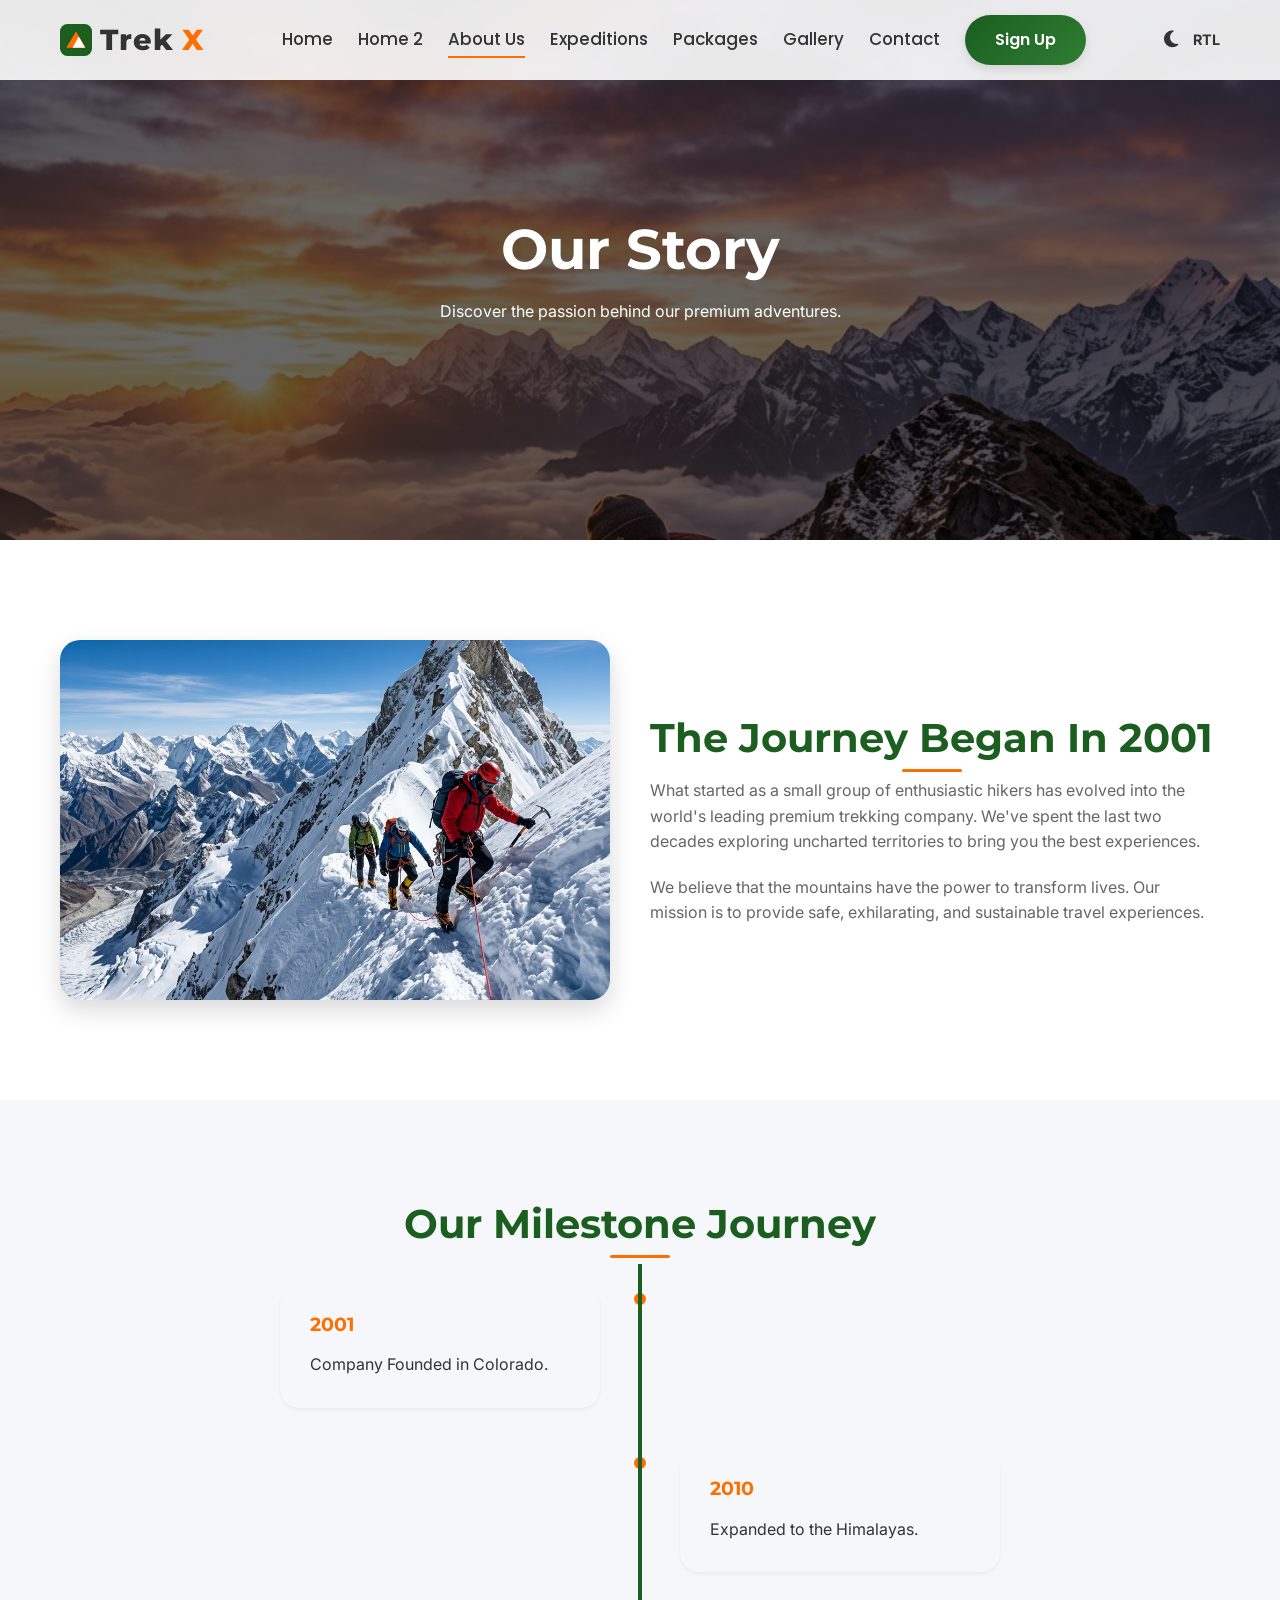
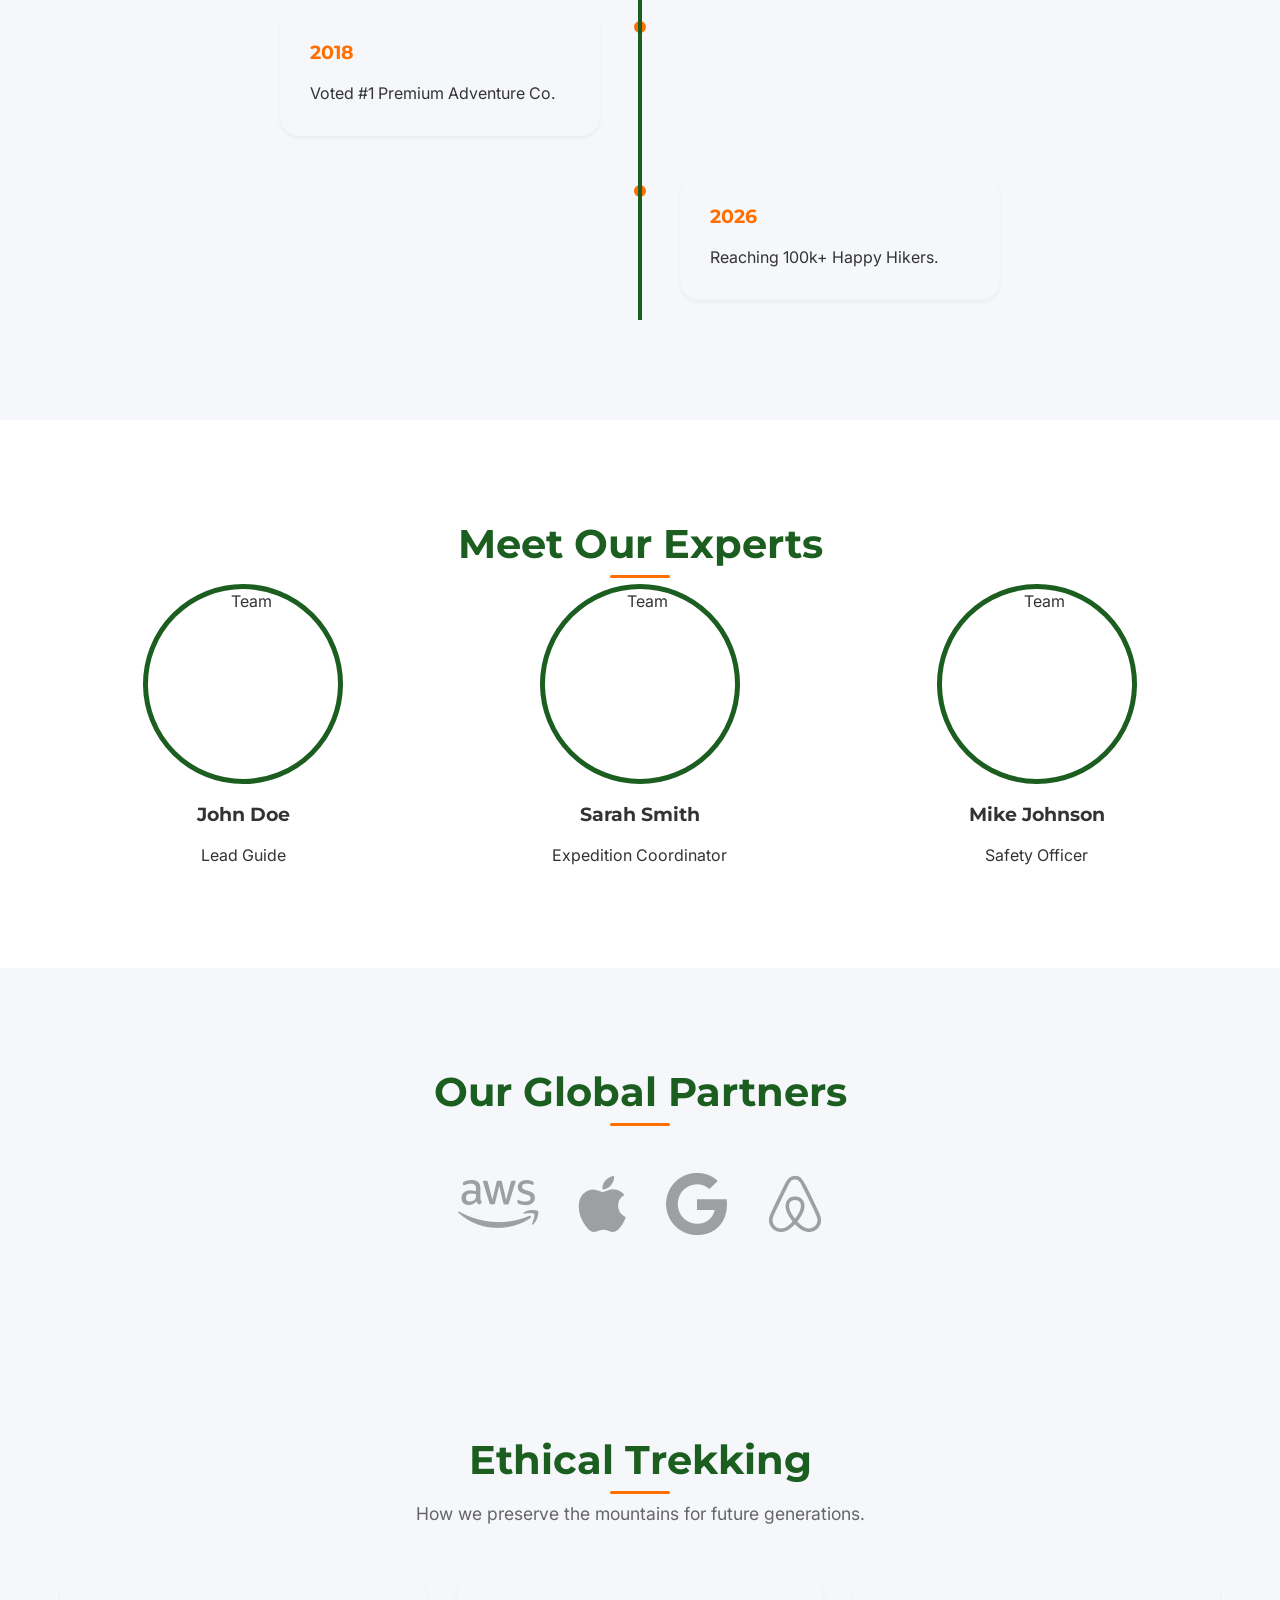
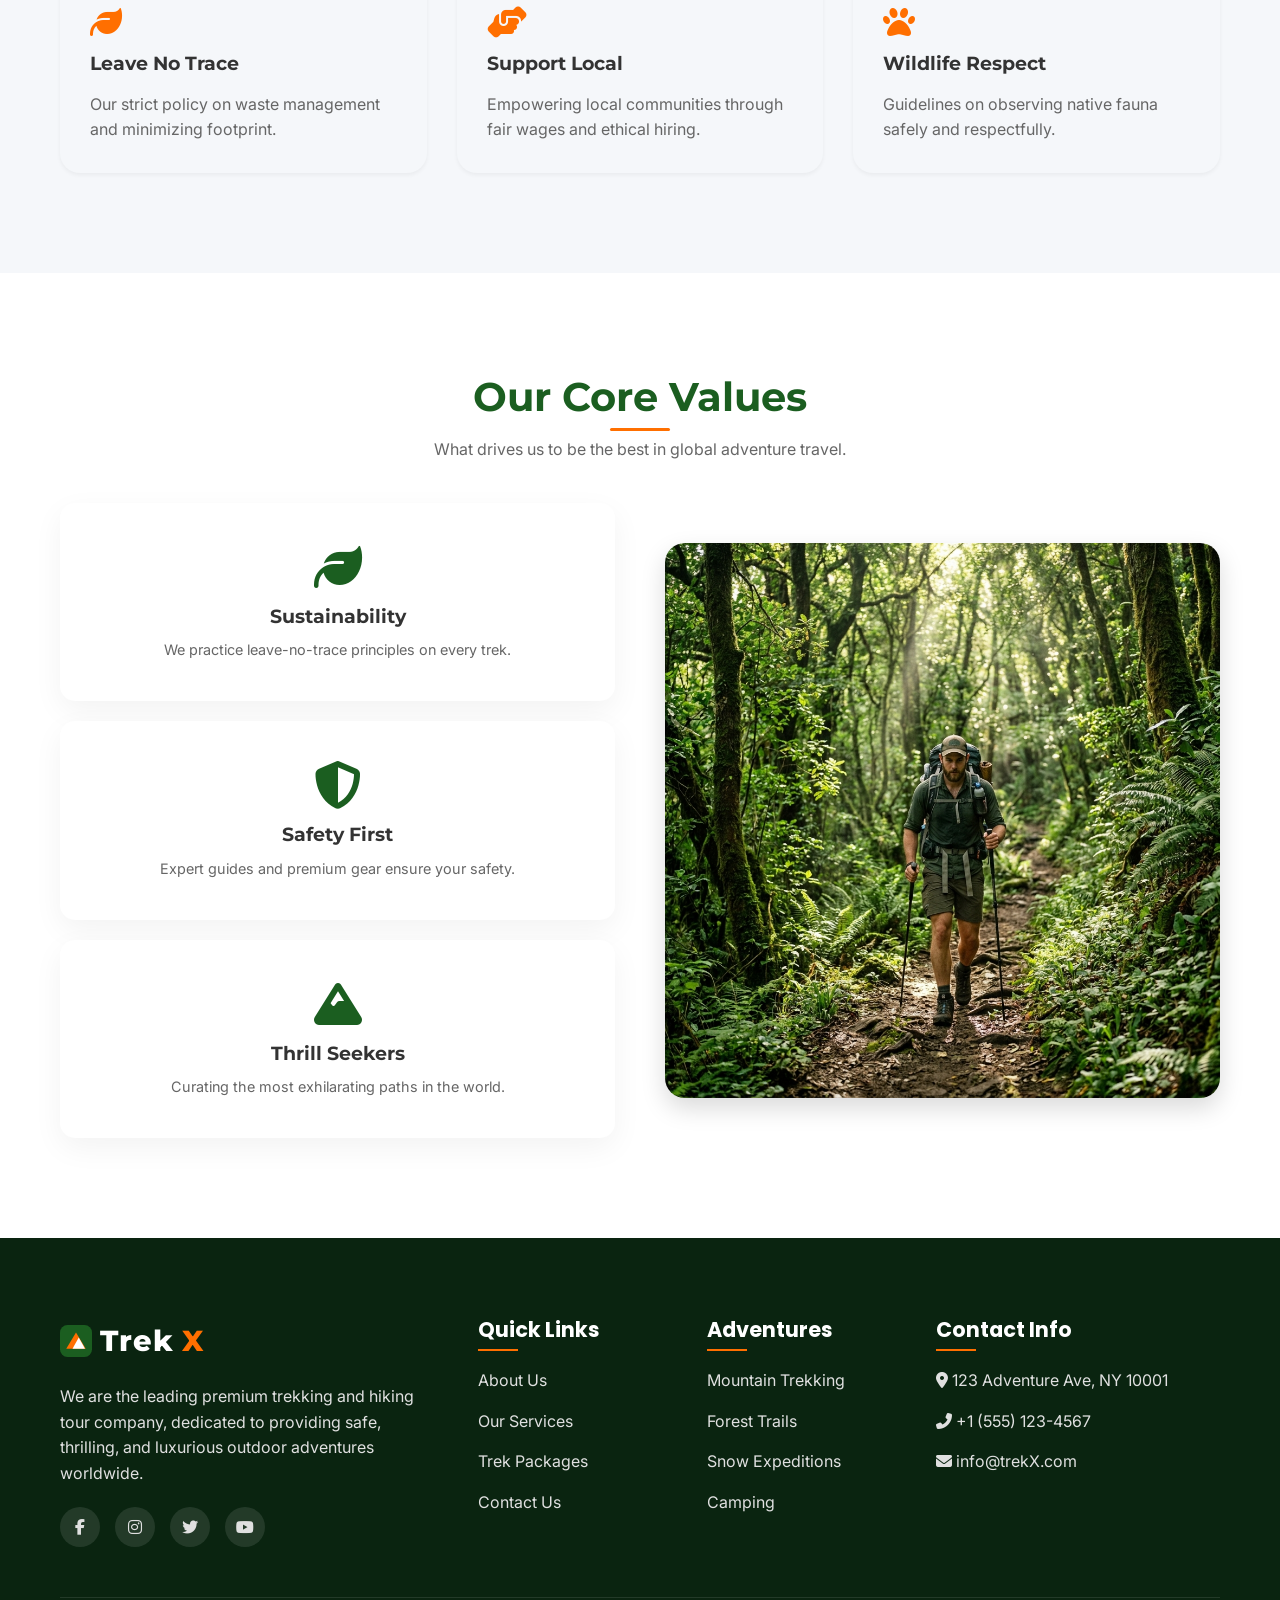
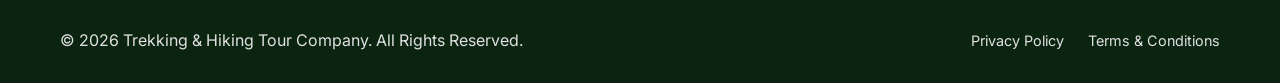
==== commit 514c044f: "add the css" ====
--- a/about.html
+++ b/about.html
@@ -145,9 +145,41 @@
         left: 21px;
       }
 
-      .right {
+      .timeline-item.right {
         left: 0;
       }
+    }
+    
+    .stats-grid {
+      display: grid;
+      grid-template-columns: repeat(auto-fit, minmax(250px, 1fr));
+      gap: 30px;
+    }
+
+    .stat-item {
+      background: #FFFFFF;
+      padding: 40px 20px;
+      border-radius: 15px;
+      text-align: center;
+      box-shadow: 0 10px 30px rgba(0,0,0,0.05);
+      transition: transform var(--transition-smooth), box-shadow var(--transition-smooth);
+    }
+
+    .dark-mode .stat-item {
+      background: #1a1a1a;
+      box-shadow: 0 10px 30px rgba(0,0,0,0.5);
+    }
+
+    .stat-item:hover {
+      transform: translateY(-10px);
+      box-shadow: var(--shadow-premium);
+    }
+
+    .grid-2 {
+      display: grid;
+      grid-template-columns: repeat(auto-fit, minmax(300px, 1fr));
+      gap: 50px;
+      align-items: center;
     }
   </style>
 </head>
@@ -333,21 +365,26 @@
         <h2 class="section-title">Our Core Values</h2>
         <p style="color: var(--text-light); max-width: 600px; margin: 0 auto 40px;">What drives us to be the best in global adventure travel.</p>
       </div>
-      <div class="stats-grid">
-        <div class="stat-item anim-fade-up">
-          <i class="fas fa-leaf fa-3x" style="color: var(--primary-color); margin-bottom: 15px;"></i>
-          <h3 style="margin-bottom: 10px;">Sustainability</h3>
-          <p style="color: var(--text-light); font-size: 0.9rem;">We practice leave-no-trace principles on every trek.</p>
-        </div>
-        <div class="stat-item anim-fade-up" style="animation-delay: 0.2s;">
-          <i class="fas fa-shield-alt fa-3x" style="color: var(--primary-color); margin-bottom: 15px;"></i>
-          <h3 style="margin-bottom: 10px;">Safety First</h3>
-          <p style="color: var(--text-light); font-size: 0.9rem;">Expert guides and premium gear ensure your safety.</p>
-        </div>
-        <div class="stat-item anim-fade-up" style="animation-delay: 0.4s;">
-          <i class="fas fa-mountain fa-3x" style="color: var(--primary-color); margin-bottom: 15px;"></i>
-          <h3 style="margin-bottom: 10px;">Thrill Seekers</h3>
-          <p style="color: var(--text-light); font-size: 0.9rem;">Curating the most exhilarating paths in the world.</p>
+      <div class="grid-2 align-items-center">
+        <div class="stats-grid" style="grid-template-columns: 1fr; gap: 20px;">
+          <div class="stat-item anim-fade-up">
+            <i class="fas fa-leaf fa-3x" style="color: var(--primary-color); margin-bottom: 15px;"></i>
+            <h3 style="margin-bottom: 10px;">Sustainability</h3>
+            <p style="color: var(--text-light); font-size: 0.9rem;">We practice leave-no-trace principles on every trek.</p>
+          </div>
+          <div class="stat-item anim-fade-up" style="animation-delay: 0.2s;">
+            <i class="fas fa-shield-alt fa-3x" style="color: var(--primary-color); margin-bottom: 15px;"></i>
+            <h3 style="margin-bottom: 10px;">Safety First</h3>
+            <p style="color: var(--text-light); font-size: 0.9rem;">Expert guides and premium gear ensure your safety.</p>
+          </div>
+          <div class="stat-item anim-fade-up" style="animation-delay: 0.4s;">
+            <i class="fas fa-mountain fa-3x" style="color: var(--primary-color); margin-bottom: 15px;"></i>
+            <h3 style="margin-bottom: 10px;">Thrill Seekers</h3>
+            <p style="color: var(--text-light); font-size: 0.9rem;">Curating the most exhilarating paths in the world.</p>
+          </div>
+        </div>
+        <div class="image-wrapper anim-fade-left">
+          <img src="images/hero/hero-3.png" alt="Our Core Values" style="border-radius: 20px; width: 100%; box-shadow: var(--shadow-lg); object-fit: cover;">
         </div>
       </div>
     </div>
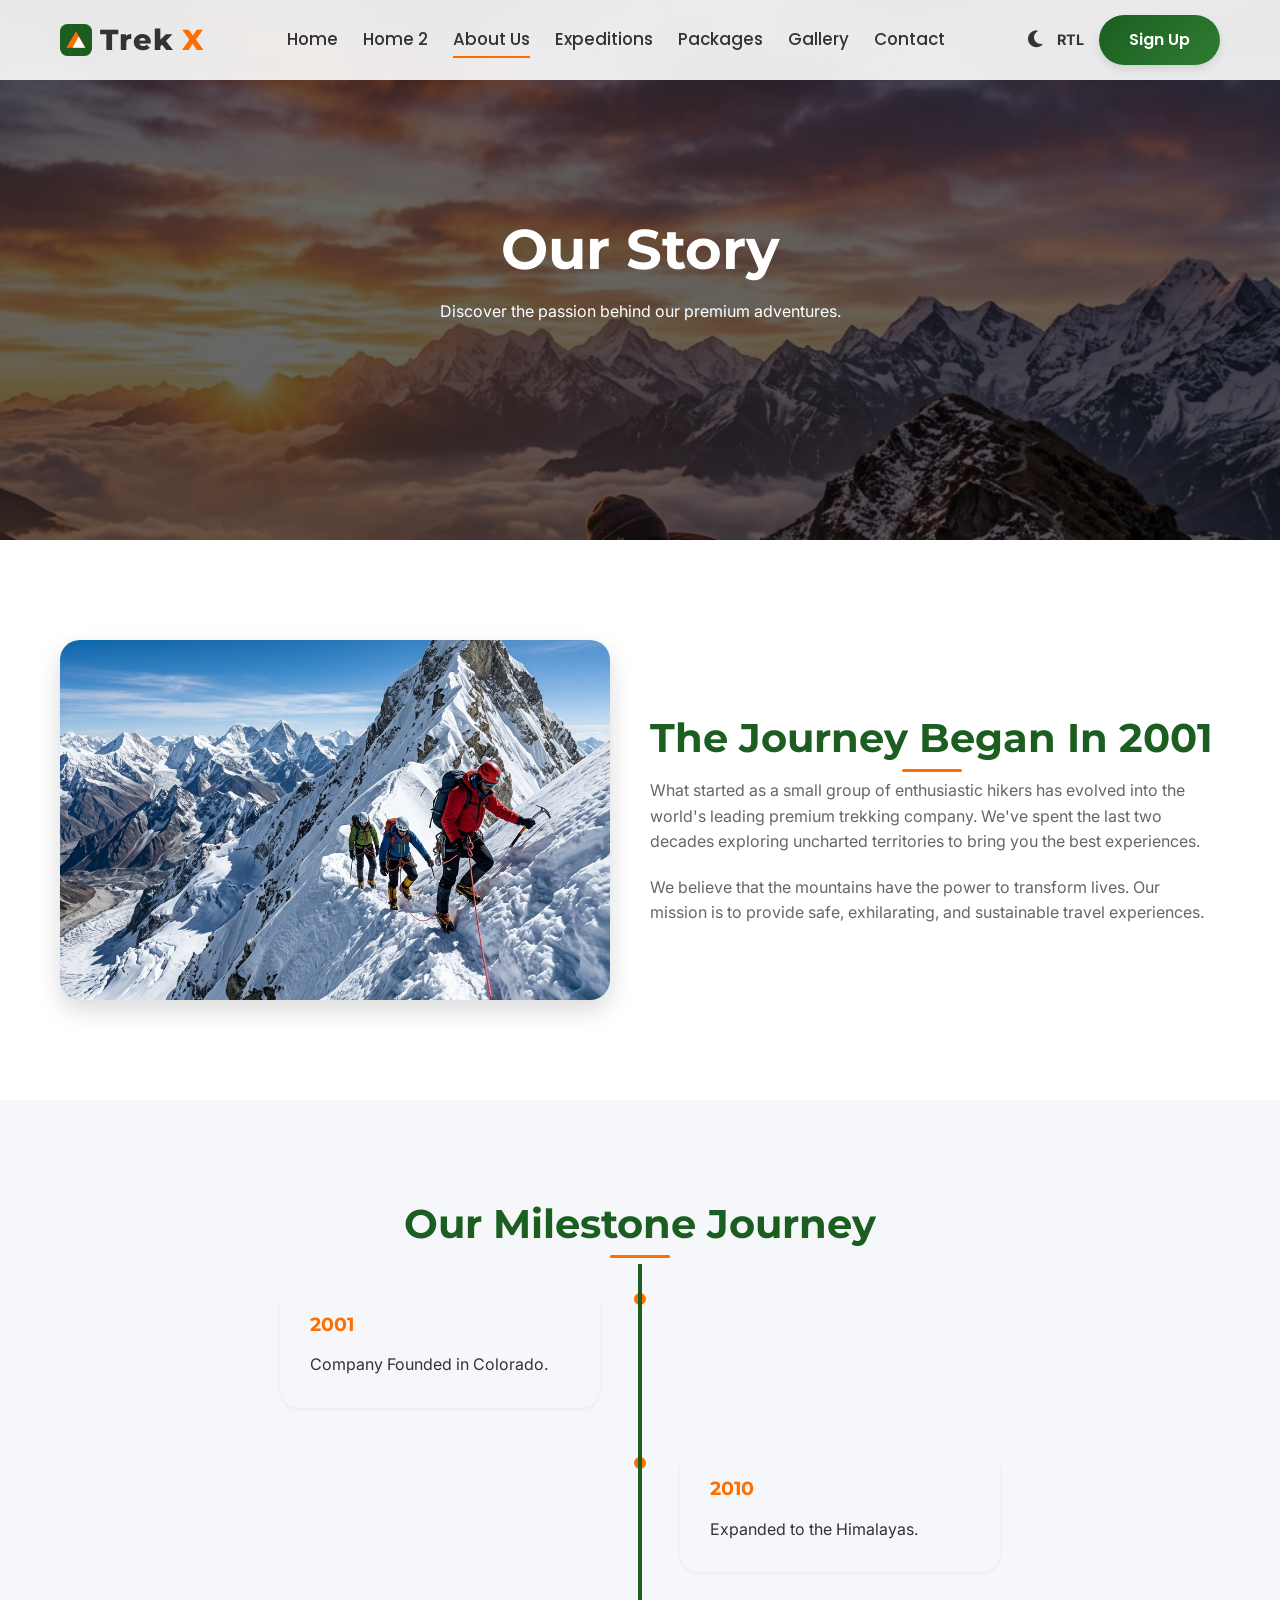
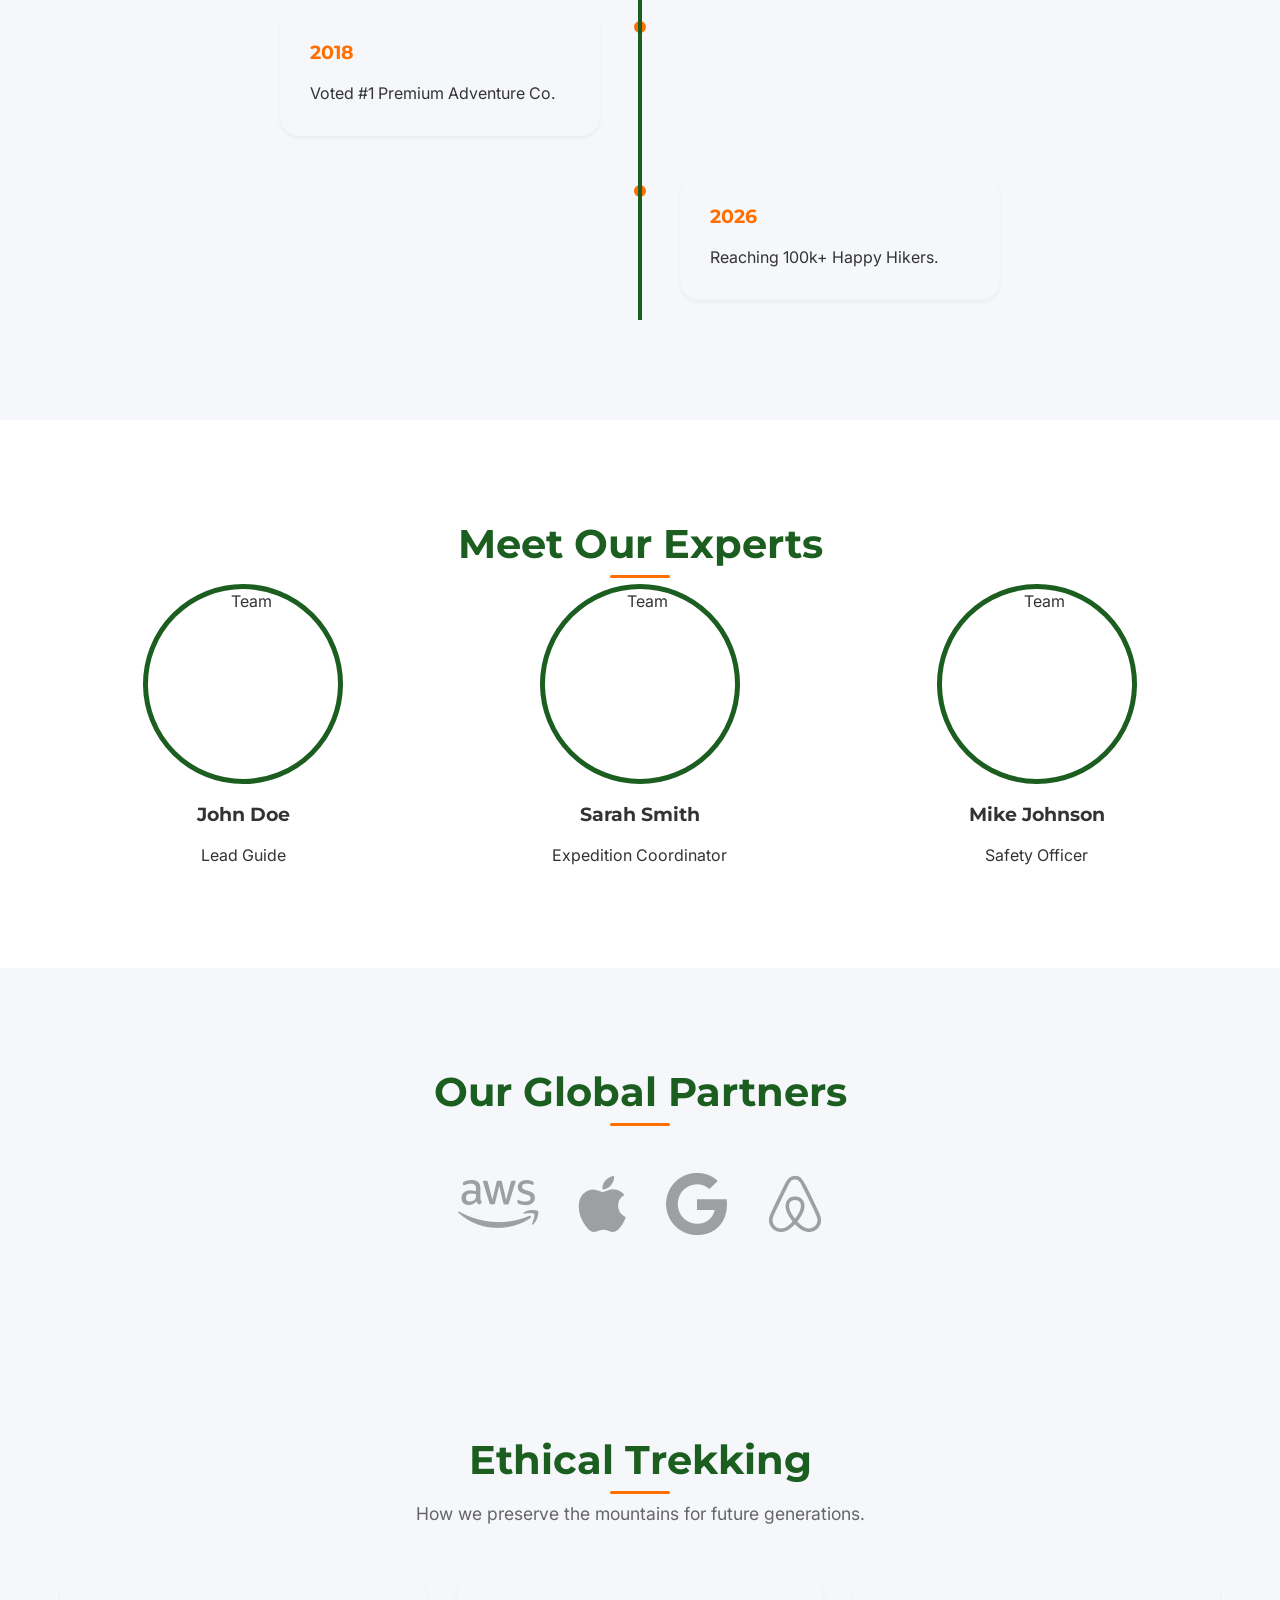
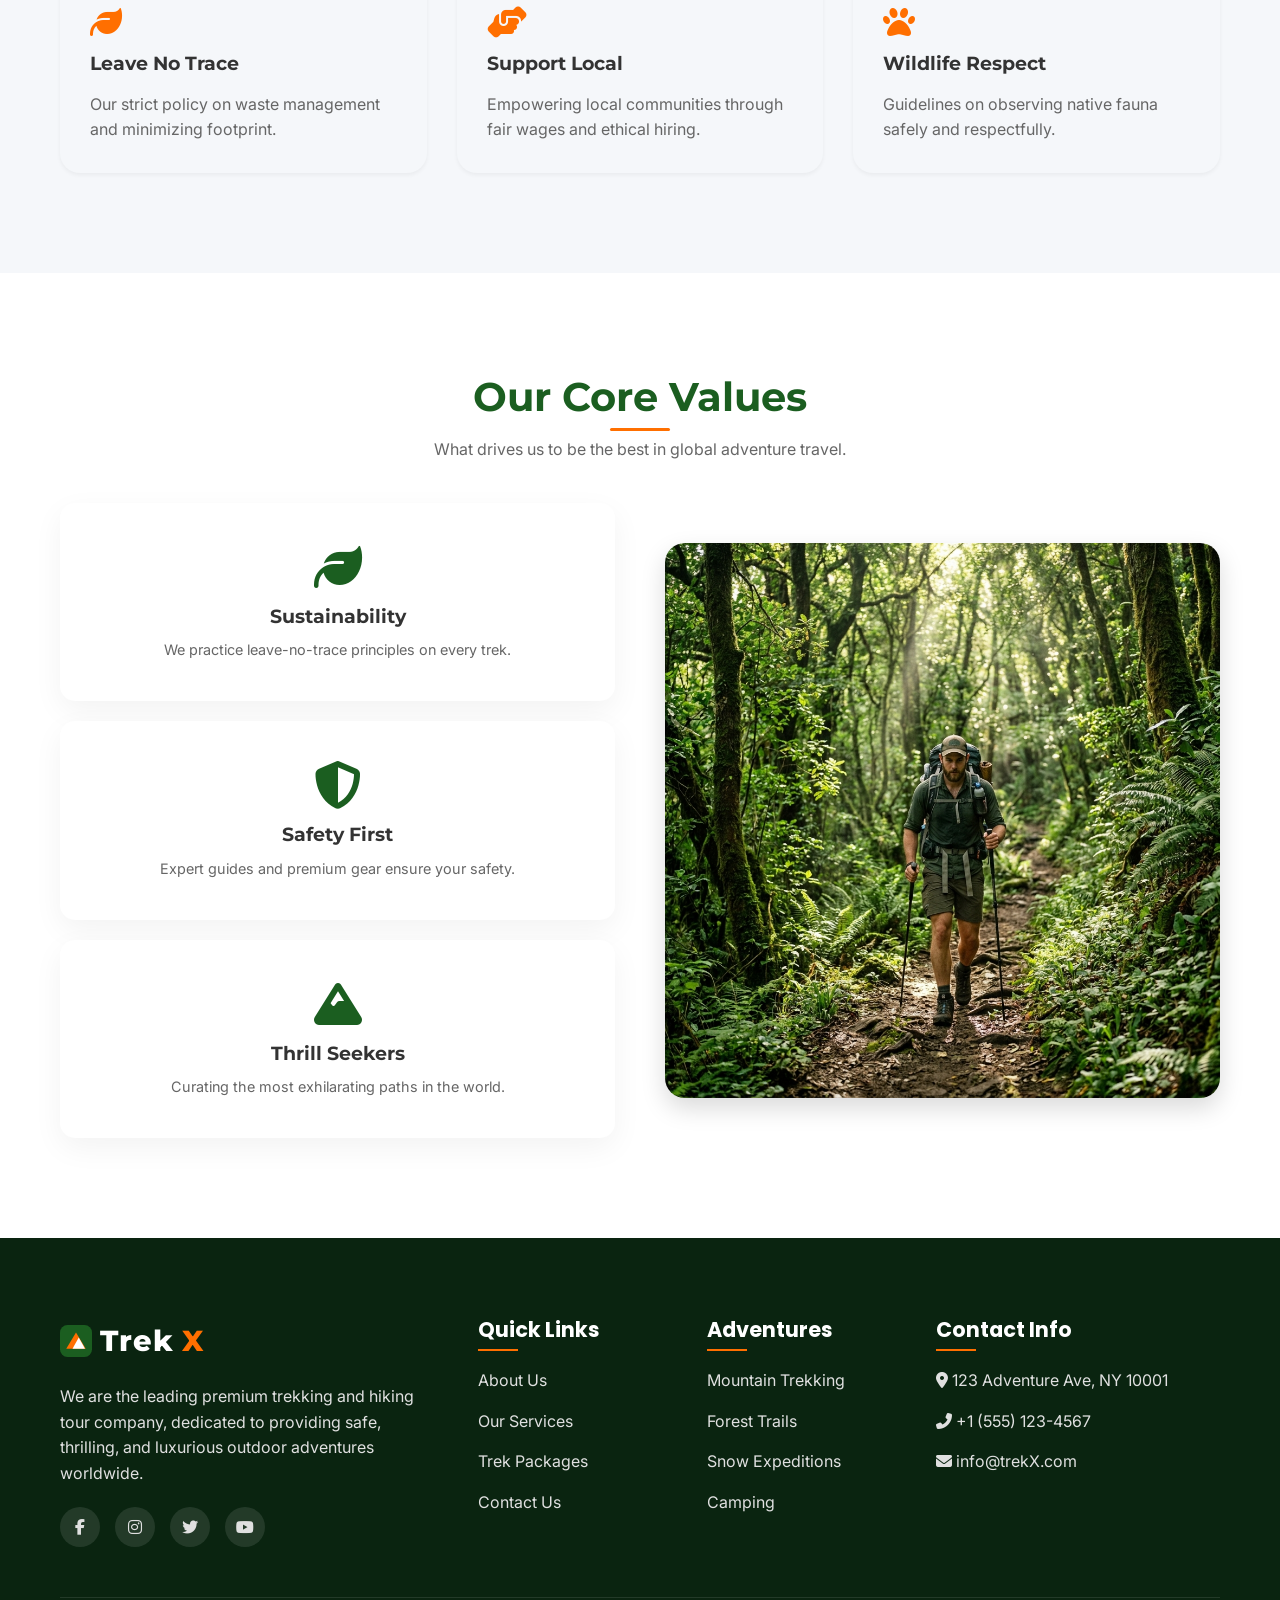
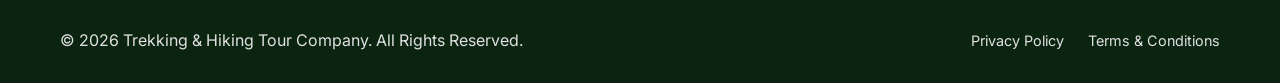
==== commit 12184192: "add the css" ====
--- a/about.html
+++ b/about.html
@@ -197,7 +197,7 @@
         <a href="packages.html" class="nav-link" style="color: var(--text-color);">Packages</a>
         <a href="gallery.html" class="nav-link" style="color: var(--text-color);">Gallery</a>
         <a href="contact.html" class="nav-link" style="color: var(--text-color);">Contact</a>
-        <a href="signup.html" class="btn btn-primary">Sign Up</a>
+
         <div class="mobile-nav-controls">
           <button class="icon-btn theme-toggle-btn" title="Toggle Dark/Light Mode" aria-label="Toggle Dark/Light Mode"><i class="fas fa-moon"></i></button>
           <button class="icon-btn rtl-toggle-btn" title="Toggle RTL" style="font-size: 0.9rem; font-weight: 700; font-family: var(--font-text);" aria-label="Toggle RTL Layout">RTL</button>
@@ -209,6 +209,7 @@
         <button class="icon-btn rtl-toggle-btn" id="rtl-toggle" title="Toggle RTL"
           style="color: var(--text-color); font-size: 0.9rem; font-weight: 700; font-family: var(--font-text);"
           aria-label="Toggle RTL Layout">RTL</button>
+        <a href="signup.html" class="btn btn-primary">Sign Up</a>
         <button class="mobile-toggle" style="color: var(--text-color);" aria-label="Open Mobile Menu"><i
             class="fas fa-bars"></i></button>
       </div>
--- a/css/responsive.css
+++ b/css/responsive.css
@@ -220,8 +220,9 @@
 
 /* Tablet 2-column grid fix for 3rd card */
 @media screen and (min-width: 630px) and (max-width: 992px) {
-  .premium-card:last-child:nth-child(3),
-  .pricing-card:last-child:nth-child(3) {
+  .treks-grid .premium-card:last-child:nth-child(3),
+  [style*="display: grid"] > .premium-card:last-child:nth-child(3),
+  .pricing-grid .pricing-card:last-child:nth-child(3) {
     grid-column: 1 / -1;
     justify-self: center;
     width: calc(50% - 15px);
